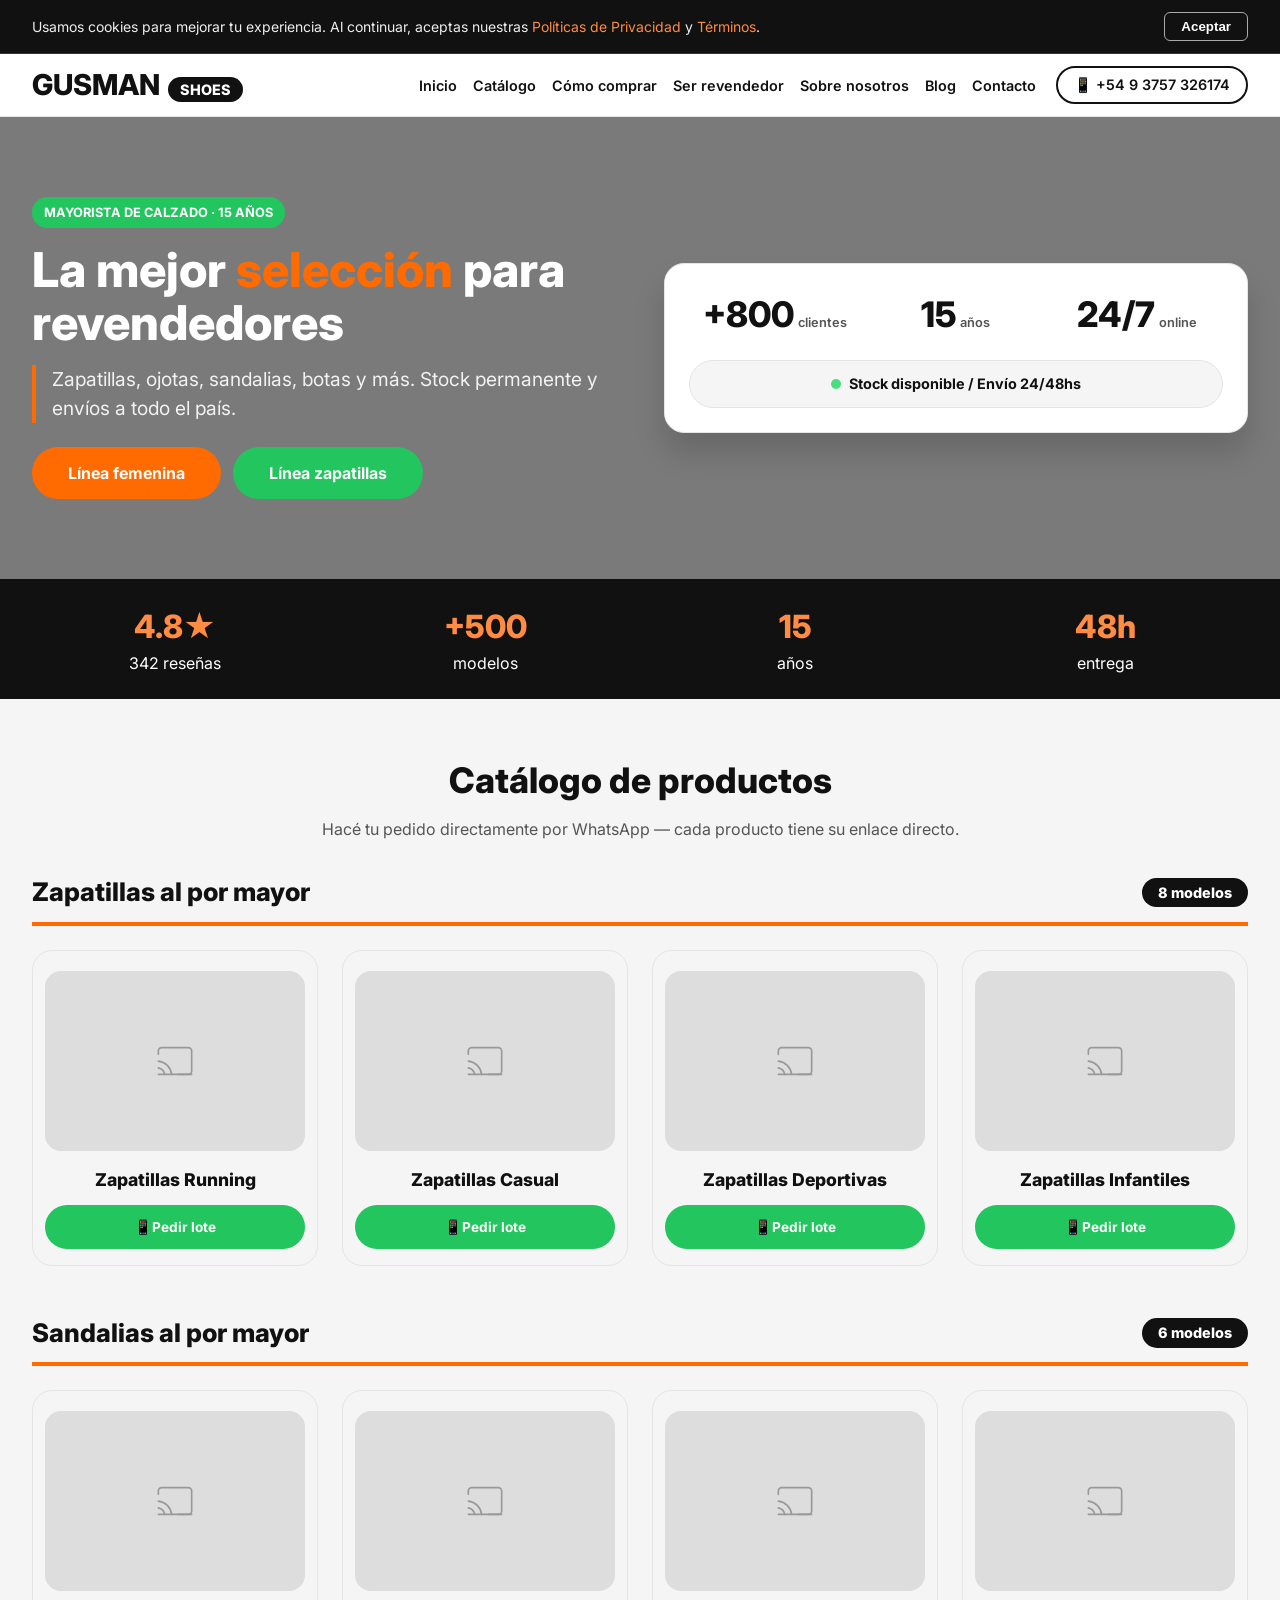
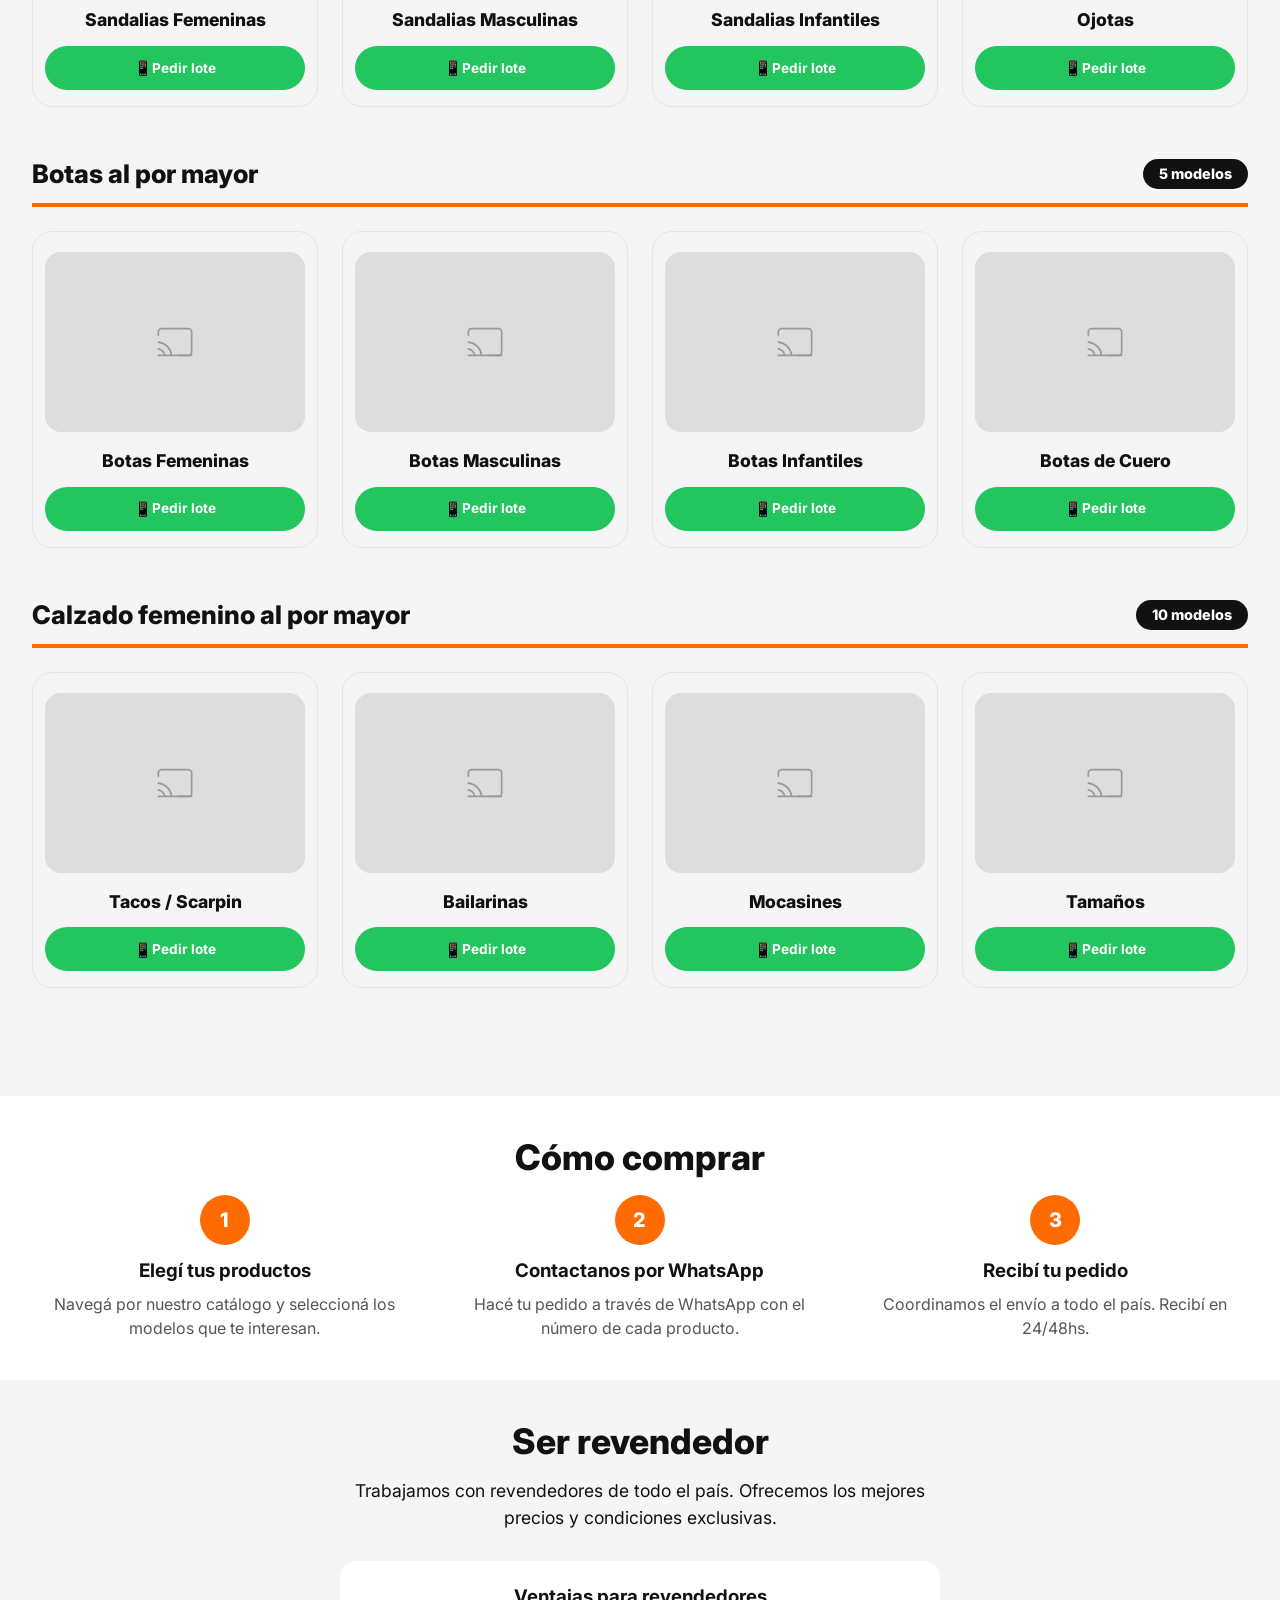
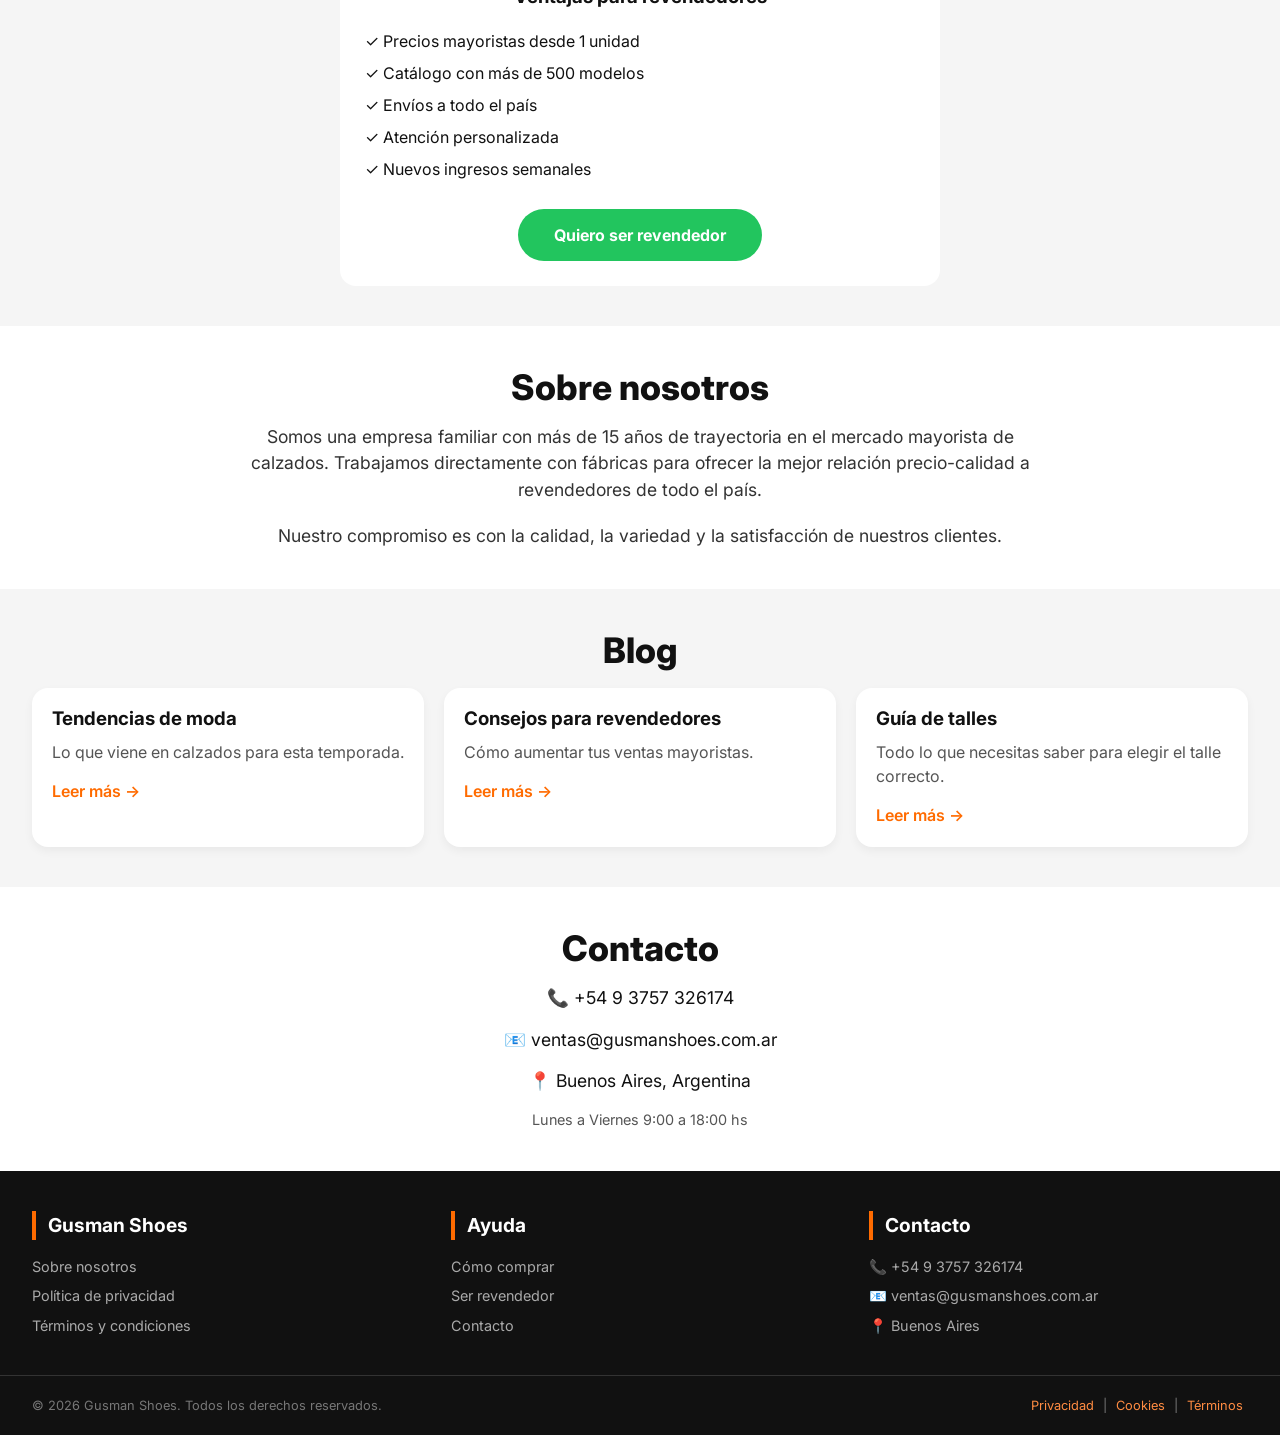
==== index.html @ 58b264cc "Add files via upload" ====
<!DOCTYPE html>
<html lang="es-AR">
<head>
  <meta charset="UTF-8">
  <meta name="viewport" content="width=device-width, initial-scale=1.0, maximum-scale=5.0, user-scalable=yes">
  <title>Gusman Shoes | Mayorista de calzados en Argentina</title>
  <meta name="description" content="Distribuidor mayorista de calzados: zapatillas, ojotas, sandalias, botas. Envíos a todo el país. Gusman Shoes, la confianza del revendedor.">
  
  <!-- FAVICON - Espacio para tu propio favicon -->
  <!-- Reemplaza la URL con la de tu favicon (formato .ico, .png o .svg) -->
  <link rel="icon" type="image/png" href="/favicon.png">
  <link rel="icon" type="image/svg+xml" href="/favicon.svg">
  <link rel="apple-touch-icon" href="/apple-touch-icon.png">
  <link rel="manifest" href="/site.webmanifest">
  <meta name="msapplication-TileColor" content="#FF6B00">
  <meta name="theme-color" content="#FFFFFF">
  
  <!-- Open Graph -->
  <meta property="og:type" content="website">
  <meta property="og:title" content="Gusman Shoes - Mayorista de calzados">
  <meta property="og:description" content="Calzados para niñas, niños y adultos. Stock permanente. Pedidos por WhatsApp.">
  <meta property="og:image" content="https://ejemplo.com/og-gusman.jpg">
  <!-- Twitter -->
  <meta name="twitter:card" content="summary_large_image">
  
  <!-- Schema.org -->
  <script type="application/ld+json">
  {
    "@context": "https://schema.org",
    "@type": "WholesaleStore",
    "name": "Gusman Shoes",
    "description": "Mayorista de calzados con amplia trayectoria en Argentina.",
    "url": "https://www.gusmanshoes.com.ar",
    "telephone": "+54-9-3757-326174",
    "email": "ventas@gusmanshoes.com.ar",
    "address": {
      "@type": "PostalAddress",
      "addressLocality": "Buenos Aires",
      "addressRegion": "CABA",
      "addressCountry": "AR"
    },
    "priceRange": "$$",
    "openingHoursSpecification": [
      {
        "@type": "OpeningHoursSpecification",
        "dayOfWeek": ["Monday","Tuesday","Wednesday","Thursday","Friday"],
        "opens": "09:00",
        "closes": "18:00"
      }
    ],
    "sameAs": [
      "https://www.instagram.com/gusmanshoes",
      "https://www.facebook.com/gusmanshoes"
    ]
  }
  </script>
  <!-- Fonte Inter -->
  <link rel="preconnect" href="https://fonts.googleapis.com">
  <link rel="preconnect" href="https://fonts.gstatic.com" crossorigin>
  <link href="https://fonts.googleapis.com/css2?family=Inter:opsz,wght@14..32,400;14..32,600;14..32,700;14..32,800&display=swap" rel="stylesheet">
  <style>
    /* RESET Y PROPORCIÓN DE COLORES */
    * {
      margin: 0;
      padding: 0;
      box-sizing: border-box;
    }
    html {
      scroll-behavior: smooth;
      font-size: 16px;
    }
    body {
      font-family: 'Inter', system-ui, -apple-system, sans-serif;
      background-color: #FFFFFF;
      color: #111111;
      line-height: 1.5;
      overflow-x: hidden;
      width: 100%;
    }
    .container {
      width: 100%;
      max-width: 1280px;
      margin: 0 auto;
      padding: 0 16px;
    }
    @media (min-width: 640px) {
      .container {
        padding: 0 24px;
      }
    }
    @media (min-width: 1024px) {
      .container {
        padding: 0 32px;
      }
    }
    
    h1, h2, h3 {
      color: #111111;
      line-height: 1.2;
    }
    
    /* CTA naranja */
    .btn-cta {
      background-color: #FF6B00;
      color: white;
      transition: background-color 0.2s;
      padding: 12px 24px;
      border-radius: 40px;
      font-weight: 700;
      text-decoration: none;
      display: inline-block;
      border: none;
      cursor: pointer;
      font-size: 1rem;
      text-align: center;
    }
    @media (min-width: 768px) {
      .btn-cta {
        padding: 14px 36px;
      }
    }
    .btn-cta:hover {
      background-color: #E85A00;
    }
    
    /* CTA verde */
    .btn-green {
      background-color: #22C55E;
      color: white;
      transition: background-color 0.2s;
      padding: 12px 24px;
      border-radius: 40px;
      font-weight: 700;
      text-decoration: none;
      display: inline-block;
      border: none;
      cursor: pointer;
      font-size: 1rem;
      text-align: center;
    }
    @media (min-width: 768px) {
      .btn-green {
        padding: 14px 36px;
      }
    }
    .btn-green:hover {
      background-color: #16A34A;
    }
    
    /* cookie bar */
    .cookie-bar {
      background: #111111;
      color: #eee;
      padding: 12px 0;
      font-size: 0.875rem;
      border-bottom: 1px solid #333;
      position: relative;
      z-index: 1001;
    }
    .cookie-content {
      display: flex;
      flex-direction: column;
      align-items: center;
      gap: 12px;
    }
    @media (min-width: 640px) {
      .cookie-content {
        flex-direction: row;
        justify-content: space-between;
      }
    }
    .cookie-content a {
      color: #FF8C42;
      text-decoration: none;
    }
    .btn-cookie {
      background: transparent;
      border: 1px solid #aaa;
      color: #fff;
      padding: 6px 16px;
      border-radius: 6px;
      font-weight: 600;
      cursor: pointer;
      white-space: nowrap;
    }
    .btn-cookie:hover {
      background: #FF6B00;
      border-color: #FF6B00;
    }

    /* HEADER CON MENÚ RESPONSIVE */
    .main-header {
      background: #FFFFFF;
      border-bottom: 1px solid #E5E5E5;
      padding: 12px 0;
      position: sticky;
      top: 0;
      z-index: 1000;
      width: 100%;
    }
    .header-flex {
      display: flex;
      justify-content: space-between;
      align-items: center;
    }
    .logo h1 {
      font-size: 1.5rem;
      font-weight: 800;
      color: #111;
    }
    @media (min-width: 480px) {
      .logo h1 {
        font-size: 1.8rem;
      }
    }
    .logo span {
      background: #111;
      color: white;
      padding: 4px 8px;
      border-radius: 40px;
      font-size: 0.7rem;
      margin-left: 4px;
      white-space: nowrap;
    }
    @media (min-width: 480px) {
      .logo span {
        padding: 4px 12px;
        font-size: 0.9rem;
        margin-left: 8px;
      }
    }
    
    /* Menú desktop */
    .nav-menu {
      display: none;
    }
    @media (min-width: 1024px) {
      .nav-menu {
        display: flex;
        align-items: center;
        gap: 20px;
      }
    }
    .nav-list {
      display: flex;
      gap: 16px;
      list-style: none;
      align-items: center;
    }
    .nav-list > li {
      position: relative;
    }
    .nav-list a {
      text-decoration: none;
      color: #111;
      font-weight: 600;
      transition: color 0.2s;
      padding: 8px 0;
      font-size: 0.9rem;
      white-space: nowrap;
    }
    .nav-list a:hover {
      color: #FF6B00;
    }
    
    /* Submenú Catálogo */
    .has-submenu {
      position: relative;
    }
    .submenu {
      position: absolute;
      top: 100%;
      left: 0;
      background: white;
      border: 1px solid #E5E5E5;
      border-radius: 12px;
      padding: 8px 0;
      min-width: 220px;
      box-shadow: 0 10px 20px rgba(0,0,0,0.1);
      opacity: 0;
      visibility: hidden;
      transform: translateY(10px);
      transition: all 0.2s;
      z-index: 100;
    }
    .has-submenu:hover .submenu {
      opacity: 1;
      visibility: visible;
      transform: translateY(0);
    }
    .submenu li {
      list-style: none;
    }
    .submenu a {
      display: block;
      padding: 8px 20px;
      font-weight: 500;
      font-size: 0.9rem;
    }
    .submenu a:hover {
      background: #F5F5F5;
      color: #FF6B00;
    }
    
    .nav-whatsapp a {
      color: #111;
      text-decoration: none;
      font-weight: 600;
      border: 2px solid #111;
      padding: 6px 16px;
      border-radius: 40px;
      transition: 0.2s;
      white-space: nowrap;
      font-size: 0.9rem;
      display: inline-block;
    }
    .nav-whatsapp a:hover {
      background: #111;
      color: white;
    }
    
    /* Menú hamburguesa (mobile) */
    .hamburger {
      display: flex;
      flex-direction: column;
      cursor: pointer;
      gap: 6px;
      z-index: 1001;
    }
    @media (min-width: 1024px) {
      .hamburger {
        display: none;
      }
    }
    .hamburger span {
      width: 28px;
      height: 3px;
      background: #111;
      border-radius: 3px;
      transition: 0.3s;
    }
    .mobile-menu {
      position: fixed;
      top: 70px;
      left: 0;
      width: 100%;
      height: calc(100vh - 70px);
      background: white;
      flex-direction: column;
      padding: 24px 20px;
      z-index: 999;
      transform: translateX(-100%);
      transition: transform 0.3s ease;
      overflow-y: auto;
      display: none;
    }
    .mobile-menu.active {
      transform: translateX(0);
    }
    @media (max-width: 1023px) {
      .mobile-menu {
        display: flex;
      }
    }
    .mobile-list {
      list-style: none;
      margin-bottom: 30px;
    }
    .mobile-list > li {
      margin-bottom: 16px;
    }
    .mobile-list a {
      text-decoration: none;
      color: #111;
      font-size: 1.3rem;
      font-weight: 700;
    }
    .mobile-submenu {
      margin-left: 16px;
      margin-top: 8px;
    }
    .mobile-submenu li {
      margin-bottom: 10px;
    }
    .mobile-submenu a {
      font-size: 1.1rem;
      font-weight: 500;
      color: #555;
    }
    .mobile-whatsapp a {
      display: inline-block;
      border: 2px solid #111;
      padding: 12px 24px;
      border-radius: 40px;
      font-weight: 700;
      text-decoration: none;
      color: #111;
      font-size: 1.1rem;
    }

    /* HERO */
    .hero {
      position: relative;
      background-color: #F5F5F5;
      padding: 60px 0;
      background-image: url('https://images.unsplash.com/photo-1542291026-7eec264c27ff?ixlib=rb-4.0.3&auto=format&fit=crop&w=2070&q=80');
      background-attachment: scroll;
      background-position: center;
      background-repeat: no-repeat;
      background-size: cover;
    }
    @media (min-width: 768px) {
      .hero {
        padding: 80px 0;
        background-attachment: fixed;
      }
    }
    .hero::before {
      content: "";
      position: absolute;
      top: 0;
      left: 0;
      width: 100%;
      height: 100%;
      background-color: rgba(0, 0, 0, 0.5);
      z-index: 1;
    }
    .hero .container {
      position: relative;
      z-index: 2;
    }
    .hero-grid {
      display: grid;
      grid-template-columns: 1fr;
      gap: 40px;
      align-items: center;
    }
    @media (min-width: 768px) {
      .hero-grid {
        grid-template-columns: 1fr 1fr;
        gap: 48px;
      }
    }
    .hero-content {
      color: white;
    }
    .hero-content h2 {
      font-size: 2.2rem;
      font-weight: 800;
      line-height: 1.1;
      margin-bottom: 16px;
      color: white;
    }
    @media (min-width: 768px) {
      .hero-content h2 {
        font-size: 2.8rem;
      }
    }
    @media (min-width: 1024px) {
      .hero-content h2 {
        font-size: 3rem;
      }
    }
    .hero-content .highlight {
      color: #FF6B00;
    }
    .hero-content p {
      font-size: 1rem;
      color: rgba(255,255,255,0.9);
      margin-bottom: 24px;
      border-left: 4px solid #FF6B00;
      padding-left: 16px;
    }
    @media (min-width: 768px) {
      .hero-content p {
        font-size: 1.2rem;
      }
    }
    .hero-badge {
      background: #22C55E;
      color: white;
      padding: 6px 12px;
      border-radius: 40px;
      font-size: 0.8rem;
      font-weight: 700;
      display: inline-block;
      margin-bottom: 16px;
    }
    .hero-buttons {
      display: flex;
      gap: 12px;
      flex-wrap: wrap;
    }
    .hero-stats {
      background: white;
      padding: 24px;
      border-radius: 20px;
      box-shadow: 0 20px 30px rgba(0,0,0,0.15);
      border: 1px solid #E5E5E5;
    }
    .stats-numbers {
      display: flex;
      justify-content: space-between;
      margin-bottom: 20px;
      gap: 10px;
      flex-wrap: wrap;
    }
    .stat-item {
      text-align: center;
      flex: 1;
      min-width: 80px;
    }
    .stat-value {
      font-size: 1.8rem;
      font-weight: 800;
      color: #111;
    }
    @media (min-width: 768px) {
      .stat-value {
        font-size: 2.2rem;
      }
    }
    .stat-label {
      font-size: 0.8rem;
      color: #555;
      font-weight: 600;
    }
    .disponibilidad {
      display: flex;
      align-items: center;
      gap: 8px;
      background: #F5F5F5;
      padding: 12px;
      border-radius: 40px;
      justify-content: center;
      font-weight: 700;
      border: 1px solid #E5E5E5;
      font-size: 0.9rem;
      flex-wrap: wrap;
    }
    .dot-verde {
      width: 10px;
      height: 10px;
      background: #4ADE80;
      border-radius: 50%;
    }

    /* TRUST BANNER */
    .trust-banner {
      background: #111111;
      color: white;
      padding: 24px 0;
    }
    .trust-grid {
      display: grid;
      grid-template-columns: repeat(2, 1fr);
      gap: 20px;
      text-align: center;
    }
    @media (min-width: 640px) {
      .trust-grid {
        grid-template-columns: repeat(4, 1fr);
        gap: 24px;
      }
    }
    .trust-value {
      font-size: 1.8rem;
      font-weight: 800;
      color: #FF8C42;
    }
    @media (min-width: 768px) {
      .trust-value {
        font-size: 2rem;
      }
    }

    /* SECCIONES DESTACADAS */
    .destacadas {
      padding: 40px 0;
      background: white;
    }
    @media (min-width: 768px) {
      .destacadas {
        padding: 60px 0;
      }
    }
    .destacada-grupo {
      margin-bottom: 48px;
      scroll-margin-top: 80px;
    }
    .destacada-titulo {
      font-size: 1.6rem;
      font-weight: 800;
      margin-bottom: 24px;
      padding-bottom: 10px;
      border-bottom: 4px solid #FF6B00;
      display: flex;
      align-items: center;
      justify-content: space-between;
      flex-wrap: wrap;
      gap: 10px;
    }
    @media (min-width: 768px) {
      .destacada-titulo {
        font-size: 2rem;
      }
    }
    .destacada-titulo .badge {
      background: #111;
      color: white;
      padding: 4px 16px;
      border-radius: 40px;
      font-size: 0.9rem;
    }
    
    /* Grid responsivo de cards */
    .card-grid {
      display: grid;
      grid-template-columns: repeat(1, 1fr);
      gap: 16px;
      margin: 0 auto;
    }
    @media (min-width: 480px) {
      .card-grid {
        grid-template-columns: repeat(2, 1fr);
        gap: 20px;
      }
    }
    @media (min-width: 768px) {
      .card-grid {
        grid-template-columns: repeat(3, 1fr);
        gap: 24px;
      }
    }
    @media (min-width: 1024px) {
      .card-grid {
        grid-template-columns: repeat(4, 1fr);
      }
    }
    .card-producto {
      background: #F5F5F5;
      border-radius: 20px;
      padding: 20px 12px 16px;
      border: 1px solid #E5E5E5;
      transition: all 0.2s;
      display: flex;
      flex-direction: column;
      align-items: center;
      text-align: center;
      height: 100%;
    }
    .card-producto:hover {
      transform: translateY(-4px);
      box-shadow: 0 12px 20px rgba(0,0,0,0.08);
      border-color: #FF6B00;
    }
    .card-img {
      width: 100%;
      aspect-ratio: 1/1;
      max-height: 180px;
      background: #ddd;
      border-radius: 16px;
      margin-bottom: 16px;
      background-image: url('data:image/svg+xml;utf8,<svg xmlns="http://www.w3.org/2000/svg" width="40" height="40" viewBox="0 0 24 24" fill="none" stroke="%23999" stroke-width="1" stroke-linecap="round" stroke-linejoin="round"><path d="M2 16.1A5 5 0 0 1 5.9 20M2 12.05A9 9 0 0 1 9.95 20M2 8V6a2 2 0 0 1 2-2h16a2 2 0 0 1 2 2v12a2 2 0 0 1-2 2h-6"/><line x1="2" y1="20" x2="22" y2="20"/></svg>');
      background-repeat: no-repeat;
      background-position: center;
      background-size: 40px 40px;
    }
    .card-title {
      font-weight: 800;
      font-size: 1.1rem;
      margin-bottom: 12px;
      color: #111;
      flex-grow: 1;
    }
    .btn-wa {
      background-color: #22C55E;
      color: white;
      border: none;
      padding: 10px 12px;
      border-radius: 40px;
      font-weight: 700;
      font-size: 0.85rem;
      cursor: pointer;
      width: 100%;
      text-decoration: none;
      display: inline-block;
      margin-top: auto;
      transition: background 0.2s;
      min-height: 44px;
      display: flex;
      align-items: center;
      justify-content: center;
    }
    .btn-wa:hover {
      background-color: #16A34A;
    }
    .btn-wa::before {
      content: "📱 ";
      font-size: 0.9rem;
    }

    /* CATÁLOGO */
    .categorias {
      padding: 40px 0;
      background: #F5F5F5;
    }
    @media (min-width: 768px) {
      .categorias {
        padding: 60px 0;
      }
    }
    .section-title {
      font-size: 1.8rem;
      font-weight: 800;
      margin-bottom: 16px;
      text-align: center;
    }
    @media (min-width: 768px) {
      .section-title {
        font-size: 2.2rem;
      }
    }
    .section-sub {
      text-align: center;
      font-size: 1rem;
      color: #555;
      max-width: 700px;
      margin: 0 auto 32px;
      padding: 0 16px;
    }
    .categoria-grupo {
      margin-bottom: 48px;
      scroll-margin-top: 80px;
    }
    .grupo-titulo {
      font-size: 1.6rem;
      font-weight: 800;
      margin-bottom: 24px;
      padding-bottom: 10px;
      border-bottom: 4px solid #FF6B00;
      display: flex;
      align-items: center;
      justify-content: space-between;
      flex-wrap: wrap;
      gap: 10px;
    }
    .grupo-titulo .badge {
      background: #111;
      color: white;
      padding: 4px 16px;
      border-radius: 40px;
      font-size: 0.9rem;
    }

    /* BENEFICIOS Y SECCIONES */
    .beneficios {
      background: white;
      padding: 40px 0;
    }
    .beneficios-grid {
      display: grid;
      grid-template-columns: 1fr;
      gap: 30px;
      text-align: center;
    }
    @media (min-width: 640px) {
      .beneficios-grid {
        grid-template-columns: repeat(2, 1fr);
      }
    }
    @media (min-width: 1024px) {
      .beneficios-grid {
        grid-template-columns: repeat(4, 1fr);
      }
    }
    .beneficio-item i {
      font-size: 2rem;
      font-style: normal;
      background: #FF6B00;
      color: white;
      width: 70px;
      height: 70px;
      display: inline-flex;
      align-items: center;
      justify-content: center;
      border-radius: 70px;
      margin-bottom: 16px;
    }
    .beneficio-item h3 {
      font-size: 1.2rem;
      margin-bottom: 8px;
    }
    .beneficio-item p {
      color: #333;
      font-size: 0.95rem;
    }

    /* BLOG GRID */
    .blog-grid {
      display: grid;
      grid-template-columns: 1fr;
      gap: 20px;
    }
    @media (min-width: 640px) {
      .blog-grid {
        grid-template-columns: repeat(2, 1fr);
      }
    }
    @media (min-width: 1024px) {
      .blog-grid {
        grid-template-columns: repeat(3, 1fr);
      }
    }
    .blog-card {
      background: white;
      padding: 20px;
      border-radius: 16px;
      box-shadow: 0 4px 10px rgba(0,0,0,0.05);
    }

    /* COMO COMPRAR GRID */
    .pasos-grid {
      display: grid;
      grid-template-columns: 1fr;
      gap: 30px;
      text-align: center;
    }
    @media (min-width: 768px) {
      .pasos-grid {
        grid-template-columns: repeat(3, 1fr);
      }
    }

    /* FOOTER */
    .footer {
      background: #111111;
      color: #ccc;
      padding: 40px 0 20px;
    }
    .footer-grid {
      display: grid;
      grid-template-columns: 1fr;
      gap: 30px;
      margin-bottom: 30px;
    }
    @media (min-width: 640px) {
      .footer-grid {
        grid-template-columns: repeat(3, 1fr);
        gap: 40px;
      }
    }
    .footer-col h4 {
      color: white;
      font-size: 1.2rem;
      margin-bottom: 16px;
      border-left: 4px solid #FF6B00;
      padding-left: 12px;
    }
    .footer-col ul {
      list-style: none;
    }
    .footer-col li, .footer-col a {
      color: #aaa;
      text-decoration: none;
      margin-bottom: 8px;
      display: block;
      font-size: 0.9rem;
    }
    .footer-col a:hover {
      color: #FF8C42;
    }
    .footer-bottom {
      border-top: 1px solid #333;
      padding-top: 20px;
      display: flex;
      flex-direction: column;
      align-items: center;
      gap: 10px;
      font-size: 0.8rem;
      color: #777;
    }
    @media (min-width: 768px) {
      .footer-bottom {
        flex-direction: row;
        justify-content: space-between;
      }
    }
    .footer-bottom a {
      color: #FF8C42;
      text-decoration: none;
      margin: 0 5px;
    }
  </style>
</head>
<body>
  <!-- Cookie bar -->
  <div class="cookie-bar">
    <div class="container cookie-content">
      <p>Usamos cookies para mejorar tu experiencia. Al continuar, aceptas nuestras <a href="#">Políticas de Privacidad</a> y <a href="#">Términos</a>.</p>
      <button class="btn-cookie">Aceptar</button>
    </div>
  </div>

  <!-- HEADER CON MENÚ RESPONSIVE -->
  <header class="main-header">
    <div class="container header-flex">
      <div class="logo">
        <h1>GUSMAN<span>SHOES</span></h1>
      </div>
      
      <!-- Menú desktop -->
      <nav class="nav-menu">
        <ul class="nav-list">
          <li><a href="#inicio">Inicio</a></li>
          <li class="has-submenu">
            <a href="#catalogo">Catálogo</a>
            <ul class="submenu">
              <li><a href="#zapatillas-mayorista">Zapatillas</a></li>
              <li><a href="#sandalias-mayorista">Sandalias</a></li>
              <li><a href="#botas-mayorista">Botas</a></li>
              <li><a href="#calzado-femenino-mayorista">Calzado femenino</a></li>
            </ul>
          </li>
          <li><a href="#como-comprar">Cómo comprar</a></li>
          <li><a href="#ser-revendedor">Ser revendedor</a></li>
          <li><a href="#sobre-nosotros">Sobre nosotros</a></li>
          <li><a href="#blog">Blog</a></li>
          <li><a href="#contacto">Contacto</a></li>
        </ul>
        <div class="nav-whatsapp">
          <a href="https://wa.me/5493757326174" target="_blank">📱 +54 9 3757 326174</a>
        </div>
      </nav>

      <!-- Hamburguesa -->
      <div class="hamburger" id="hamburger">
        <span></span>
        <span></span>
        <span></span>
      </div>
    </div>

    <!-- Menú mobile -->
    <div class="mobile-menu" id="mobileMenu">
      <ul class="mobile-list">
        <li><a href="#inicio" onclick="closeMenu()">Inicio</a></li>
        <li>
          <a href="#catalogo" onclick="closeMenu()">Catálogo</a>
          <ul class="mobile-submenu">
            <li><a href="#zapatillas-mayorista" onclick="closeMenu()">Zapatillas al por mayor</a></li>
            <li><a href="#sandalias-mayorista" onclick="closeMenu()">Sandalias al por mayor</a></li>
            <li><a href="#botas-mayorista" onclick="closeMenu()">Botas al por mayor</a></li>
            <li><a href="#calzado-femenino-mayorista" onclick="closeMenu()">Calzado femenino</a></li>
          </ul>
        </li>
        <li><a href="#como-comprar" onclick="closeMenu()">Cómo comprar</a></li>
        <li><a href="#ser-revendedor" onclick="closeMenu()">Ser revendedor</a></li>
        <li><a href="#sobre-nosotros" onclick="closeMenu()">Sobre nosotros</a></li>
        <li><a href="#blog" onclick="closeMenu()">Blog</a></li>
        <li><a href="#contacto" onclick="closeMenu()">Contacto</a></li>
      </ul>
      <div class="mobile-whatsapp">
        <a href="https://wa.me/5493757326174" target="_blank" onclick="closeMenu()">📱 WhatsApp</a>
      </div>
    </div>
  </header>

  <!-- HERO -->
  <section class="hero" id="inicio">
    <div class="container">
      <div class="hero-grid">
        <div class="hero-content">
          <span class="hero-badge">MAYORISTA DE CALZADO · 15 AÑOS</span>
          <h2>La mejor <span class="highlight">selección</span> para revendedores</h2>
          <p>Zapatillas, ojotas, sandalias, botas y más. Stock permanente y envíos a todo el país.</p>
          <div class="hero-buttons">
            <a href="#calzado-femenino-mayorista" class="btn-cta">Línea femenina</a>
            <a href="#zapatillas-mayorista" class="btn-green">Línea zapatillas</a>
          </div>
        </div>
        <div class="hero-stats">
          <div class="stats-numbers">
            <div class="stat-item"><span class="stat-value">+800</span> <span class="stat-label">clientes</span></div>
            <div class="stat-item"><span class="stat-value">15</span> <span class="stat-label">años</span></div>
            <div class="stat-item"><span class="stat-value">24/7</span> <span class="stat-label">online</span></div>
          </div>
          <div class="disponibilidad">
            <span class="dot-verde"></span> <strong>Stock disponible / Envío 24/48hs</strong>
          </div>
        </div>
      </div>
    </div>
  </section>

  <!-- TRUST BANNER -->
  <div class="trust-banner">
    <div class="container trust-grid">
      <div class="trust-item"><div class="trust-value">4.8★</div><div>342 reseñas</div></div>
      <div class="trust-item"><div class="trust-value">+500</div><div>modelos</div></div>
      <div class="trust-item"><div class="trust-value">15</div><div>años</div></div>
      <div class="trust-item"><div class="trust-value">48h</div><div>entrega</div></div>
    </div>
  </div>

  <!-- CATÁLOGO -->
  <section class="categorias" id="catalogo">
    <div class="container">
      <h2 class="section-title">Catálogo de productos</h2>
      <div class="section-sub">Hacé tu pedido directamente por WhatsApp — cada producto tiene su enlace directo.</div>
      
      <!-- Zapatillas -->
      <div class="categoria-grupo" id="zapatillas-mayorista">
        <div class="grupo-titulo">
          Zapatillas al por mayor <span class="badge">8 modelos</span>
        </div>
        <div class="card-grid">
          <div class="card-producto"><div class="card-img"></div><div class="card-title">Zapatillas Running</div><a href="https://wa.me/5493757326174?text=Hola%2C%20quiero%20comprar%20Zapatillas%20Running%20(por%20mayor)" target="_blank" class="btn-wa">Pedir lote</a></div>
          <div class="card-producto"><div class="card-img"></div><div class="card-title">Zapatillas Casual</div><a href="https://wa.me/5493757326174?text=Hola%2C%20quiero%20comprar%20Zapatillas%20Casual%20(por%20mayor)" target="_blank" class="btn-wa">Pedir lote</a></div>
          <div class="card-producto"><div class="card-img"></div><div class="card-title">Zapatillas Deportivas</div><a href="https://wa.me/5493757326174?text=Hola%2C%20quiero%20comprar%20Zapatillas%20Deportivas%20(por%20mayor)" target="_blank" class="btn-wa">Pedir lote</a></div>
          <div class="card-producto"><div class="card-img"></div><div class="card-title">Zapatillas Infantiles</div><a href="https://wa.me/5493757326174?text=Hola%2C%20quiero%20comprar%20Zapatillas%20Infantiles%20(por%20mayor)" target="_blank" class="btn-wa">Pedir lote</a></div>
        </div>
      </div>

      <!-- Sandalias -->
      <div class="categoria-grupo" id="sandalias-mayorista">
        <div class="grupo-titulo">
          Sandalias al por mayor <span class="badge">6 modelos</span>
        </div>
        <div class="card-grid">
          <div class="card-producto"><div class="card-img"></div><div class="card-title">Sandalias Femeninas</div><a href="https://wa.me/5493757326174?text=Hola%2C%20quiero%20comprar%20Sandalias%20Femeninas%20(por%20mayor)" target="_blank" class="btn-wa">Pedir lote</a></div>
          <div class="card-producto"><div class="card-img"></div><div class="card-title">Sandalias Masculinas</div><a href="https://wa.me/5493757326174?text=Hola%2C%20quiero%20comprar%20Sandalias%20Masculinas%20(por%20mayor)" target="_blank" class="btn-wa">Pedir lote</a></div>
          <div class="card-producto"><div class="card-img"></div><div class="card-title">Sandalias Infantiles</div><a href="https://wa.me/5493757326174?text=Hola%2C%20quiero%20comprar%20Sandalias%20Infantiles%20(por%20mayor)" target="_blank" class="btn-wa">Pedir lote</a></div>
          <div class="card-producto"><div class="card-img"></div><div class="card-title">Ojotas</div><a href="https://wa.me/5493757326174?text=Hola%2C%20quiero%20comprar%20Ojotas%20(por%20mayor)" target="_blank" class="btn-wa">Pedir lote</a></div>
        </div>
      </div>

      <!-- Botas -->
      <div class="categoria-grupo" id="botas-mayorista">
        <div class="grupo-titulo">
          Botas al por mayor <span class="badge">5 modelos</span>
        </div>
        <div class="card-grid">
          <div class="card-producto"><div class="card-img"></div><div class="card-title">Botas Femeninas</div><a href="https://wa.me/5493757326174?text=Hola%2C%20quiero%20comprar%20Botas%20Femeninas%20(por%20mayor)" target="_blank" class="btn-wa">Pedir lote</a></div>
          <div class="card-producto"><div class="card-img"></div><div class="card-title">Botas Masculinas</div><a href="https://wa.me/5493757326174?text=Hola%2C%20quiero%20comprar%20Botas%20Masculinas%20(por%20mayor)" target="_blank" class="btn-wa">Pedir lote</a></div>
          <div class="card-producto"><div class="card-img"></div><div class="card-title">Botas Infantiles</div><a href="https://wa.me/5493757326174?text=Hola%2C%20quiero%20comprar%20Botas%20Infantiles%20(por%20mayor)" target="_blank" class="btn-wa">Pedir lote</a></div>
          <div class="card-producto"><div class="card-img"></div><div class="card-title">Botas de Cuero</div><a href="https://wa.me/5493757326174?text=Hola%2C%20quiero%20comprar%20Botas%20de%20Cuero%20(por%20mayor)" target="_blank" class="btn-wa">Pedir lote</a></div>
        </div>
      </div>

      <!-- Calzado femenino -->
      <div class="categoria-grupo" id="calzado-femenino-mayorista">
        <div class="grupo-titulo">
          Calzado femenino al por mayor <span class="badge">10 modelos</span>
        </div>
        <div class="card-grid">
          <div class="card-producto"><div class="card-img"></div><div class="card-title">Tacos / Scarpin</div><a href="https://wa.me/5493757326174?text=Hola%2C%20quiero%20comprar%20Tacos%20Scarpin%20(por%20mayor)" target="_blank" class="btn-wa">Pedir lote</a></div>
          <div class="card-producto"><div class="card-img"></div><div class="card-title">Bailarinas</div><a href="https://wa.me/5493757326174?text=Hola%2C%20quiero%20comprar%20Bailarinas%20(por%20mayor)" target="_blank" class="btn-wa">Pedir lote</a></div>
          <div class="card-producto"><div class="card-img"></div><div class="card-title">Mocasines</div><a href="https://wa.me/5493757326174?text=Hola%2C%20quiero%20comprar%20Mocasines%20(por%20mayor)" target="_blank" class="btn-wa">Pedir lote</a></div>
          <div class="card-producto"><div class="card-img"></div><div class="card-title">Tamaños</div><a href="https://wa.me/5493757326174?text=Hola%2C%20quiero%20comprar%20Tama%C3%B1os%20(por%20mayor)" target="_blank" class="btn-wa">Pedir lote</a></div>
        </div>
      </div>
    </div>
  </section>

  <!-- Cómo comprar -->
  <section class="beneficios" id="como-comprar" style="background: white;">
    <div class="container">
      <h2 class="section-title">Cómo comprar</h2>
      <div class="pasos-grid">
        <div>
          <div style="background: #FF6B00; color: white; width: 50px; height: 50px; border-radius: 50%; display: flex; align-items: center; justify-content: center; margin: 0 auto 15px; font-size: 20px; font-weight: 800;">1</div>
          <h3 style="margin-bottom: 10px;">Elegí tus productos</h3>
          <p style="color: #555;">Navegá por nuestro catálogo y seleccioná los modelos que te interesan.</p>
        </div>
        <div>
          <div style="background: #FF6B00; color: white; width: 50px; height: 50px; border-radius: 50%; display: flex; align-items: center; justify-content: center; margin: 0 auto 15px; font-size: 20px; font-weight: 800;">2</div>
          <h3 style="margin-bottom: 10px;">Contactanos por WhatsApp</h3>
          <p style="color: #555;">Hacé tu pedido a través de WhatsApp con el número de cada producto.</p>
        </div>
        <div>
          <div style="background: #FF6B00; color: white; width: 50px; height: 50px; border-radius: 50%; display: flex; align-items: center; justify-content: center; margin: 0 auto 15px; font-size: 20px; font-weight: 800;">3</div>
          <h3 style="margin-bottom: 10px;">Recibí tu pedido</h3>
          <p style="color: #555;">Coordinamos el envío a todo el país. Recibí en 24/48hs.</p>
        </div>
      </div>
    </div>
  </section>

  <!-- Ser revendedor -->
  <section class="beneficios" id="ser-revendedor" style="background: #F5F5F5;">
    <div class="container">
      <h2 class="section-title">Ser revendedor</h2>
      <div style="max-width: 600px; margin: 0 auto; text-align: center;">
        <p style="font-size: 1.1rem; margin-bottom: 30px;">Trabajamos con revendedores de todo el país. Ofrecemos los mejores precios y condiciones exclusivas.</p>
        <div style="background: white; padding: 25px; border-radius: 16px;">
          <h3 style="margin-bottom: 20px;">Ventajas para revendedores</h3>
          <ul style="list-style: none; text-align: left;">
            <li style="margin-bottom: 8px;">✓ Precios mayoristas desde 1 unidad</li>
            <li style="margin-bottom: 8px;">✓ Catálogo con más de 500 modelos</li>
            <li style="margin-bottom: 8px;">✓ Envíos a todo el país</li>
            <li style="margin-bottom: 8px;">✓ Atención personalizada</li>
            <li style="margin-bottom: 8px;">✓ Nuevos ingresos semanales</li>
          </ul>
          <a href="https://wa.me/5493757326174" target="_blank" class="btn-green" style="margin-top: 20px;">Quiero ser revendedor</a>
        </div>
      </div>
    </div>
  </section>

  <!-- Sobre nosotros -->
  <section class="beneficios" id="sobre-nosotros" style="background: white;">
    <div class="container">
      <h2 class="section-title">Sobre nosotros</h2>
      <div style="max-width: 800px; margin: 0 auto; text-align: center;">
        <p style="font-size: 1.1rem; color: #333; margin-bottom: 20px;">Somos una empresa familiar con más de 15 años de trayectoria en el mercado mayorista de calzados. Trabajamos directamente con fábricas para ofrecer la mejor relación precio-calidad a revendedores de todo el país.</p>
        <p style="font-size: 1.1rem; color: #333;">Nuestro compromiso es con la calidad, la variedad y la satisfacción de nuestros clientes.</p>
      </div>
    </div>
  </section>

  <!-- Blog -->
  <section class="beneficios" id="blog" style="background: #F5F5F5;">
    <div class="container">
      <h2 class="section-title">Blog</h2>
      <div class="blog-grid">
        <div class="blog-card">
          <h3 style="margin-bottom: 10px;">Tendencias de moda</h3>
          <p style="color: #555; margin-bottom: 15px;">Lo que viene en calzados para esta temporada.</p>
          <a href="#" style="color: #FF6B00; text-decoration: none; font-weight: 600;">Leer más →</a>
        </div>
        <div class="blog-card">
          <h3 style="margin-bottom: 10px;">Consejos para revendedores</h3>
          <p style="color: #555; margin-bottom: 15px;">Cómo aumentar tus ventas mayoristas.</p>
          <a href="#" style="color: #FF6B00; text-decoration: none; font-weight: 600;">Leer más →</a>
        </div>
        <div class="blog-card">
          <h3 style="margin-bottom: 10px;">Guía de talles</h3>
          <p style="color: #555; margin-bottom: 15px;">Todo lo que necesitas saber para elegir el talle correcto.</p>
          <a href="#" style="color: #FF6B00; text-decoration: none; font-weight: 600;">Leer más →</a>
        </div>
      </div>
    </div>
  </section>

  <!-- Contacto -->
  <section class="beneficios" id="contacto" style="background: white;">
    <div class="container">
      <h2 class="section-title">Contacto</h2>
      <div style="max-width: 600px; margin: 0 auto; text-align: center;">
        <p style="font-size: 1.1rem; margin-bottom: 15px;">📞 +54 9 3757 326174</p>
        <p style="font-size: 1.1rem; margin-bottom: 15px;">📧 ventas@gusmanshoes.com.ar</p>
        <p style="font-size: 1.1rem; margin-bottom: 15px;">📍 Buenos Aires, Argentina</p>
        <p style="font-size: 0.9rem; color: #555;">Lunes a Viernes 9:00 a 18:00 hs</p>
      </div>
    </div>
  </section>

  <!-- FOOTER -->
  <footer class="footer">
    <div class="container footer-grid">
      <div class="footer-col">
        <h4>Gusman Shoes</h4>
        <ul>
          <li><a href="#sobre-nosotros">Sobre nosotros</a></li>
          <li><a href="#">Política de privacidad</a></li>
          <li><a href="#">Términos y condiciones</a></li>
        </ul>
      </div>
      <div class="footer-col">
        <h4>Ayuda</h4>
        <ul>
          <li><a href="#como-comprar">Cómo comprar</a></li>
          <li><a href="#ser-revendedor">Ser revendedor</a></li>
          <li><a href="#contacto">Contacto</a></li>
        </ul>
      </div>
      <div class="footer-col">
        <h4>Contacto</h4>
        <ul>
          <li>📞 +54 9 3757 326174</li>
          <li>📧 ventas@gusmanshoes.com.ar</li>
          <li>📍 Buenos Aires</li>
        </ul>
      </div>
    </div>
    <div class="container footer-bottom">
      <p>© 2026 Gusman Shoes. Todos los derechos reservados.</p>
      <p><a href="#">Privacidad</a> | <a href="#">Cookies</a> | <a href="#">Términos</a></p>
    </div>
  </footer>

  <script>
    // Cookie
    document.querySelector('.btn-cookie')?.addEventListener('click', function() {
      this.closest('.cookie-bar').style.display = 'none';
    });

    // Menú hamburguesa
    const hamburger = document.getElementById('hamburger');
    const mobileMenu = document.getElementById('mobileMenu');

    function toggleMenu() {
      mobileMenu.classList.toggle('active');
      document.body.style.overflow = mobileMenu.classList.contains('active') ? 'hidden' : 'auto';
    }

    function closeMenu() {
      mobileMenu.classList.remove('active');
      document.body.style.overflow = 'auto';
    }

    hamburger.addEventListener('click', toggleMenu);

    // Cerrar menú al hacer clic en un enlace
    document.querySelectorAll('.mobile-list a, .mobile-whatsapp a').forEach(link => {
      link.addEventListener('click', closeMenu);
    });

    // Cerrar menú al cambiar tamaño de ventana
    window.addEventListener('resize', function() {
      if (window.innerWidth > 1023) {
        closeMenu();
      }
    });
  </script>
</body>
</html>
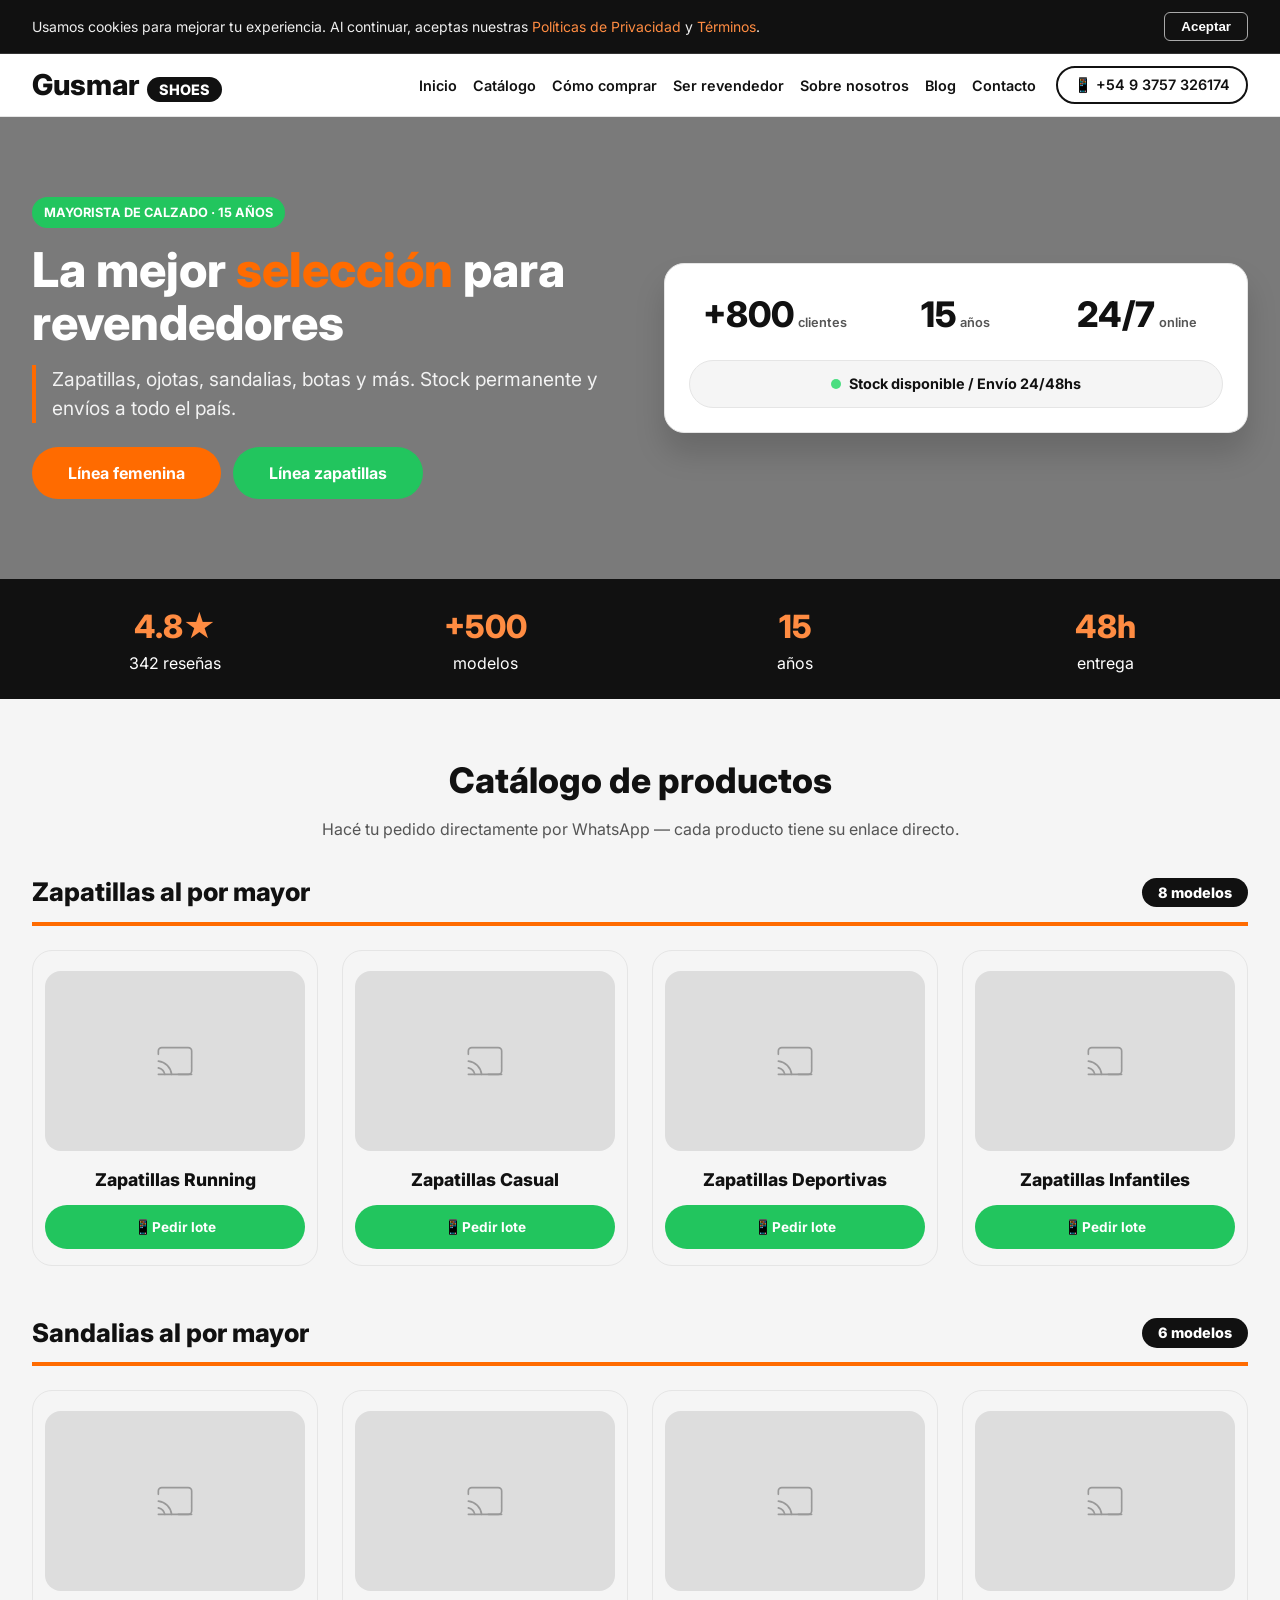
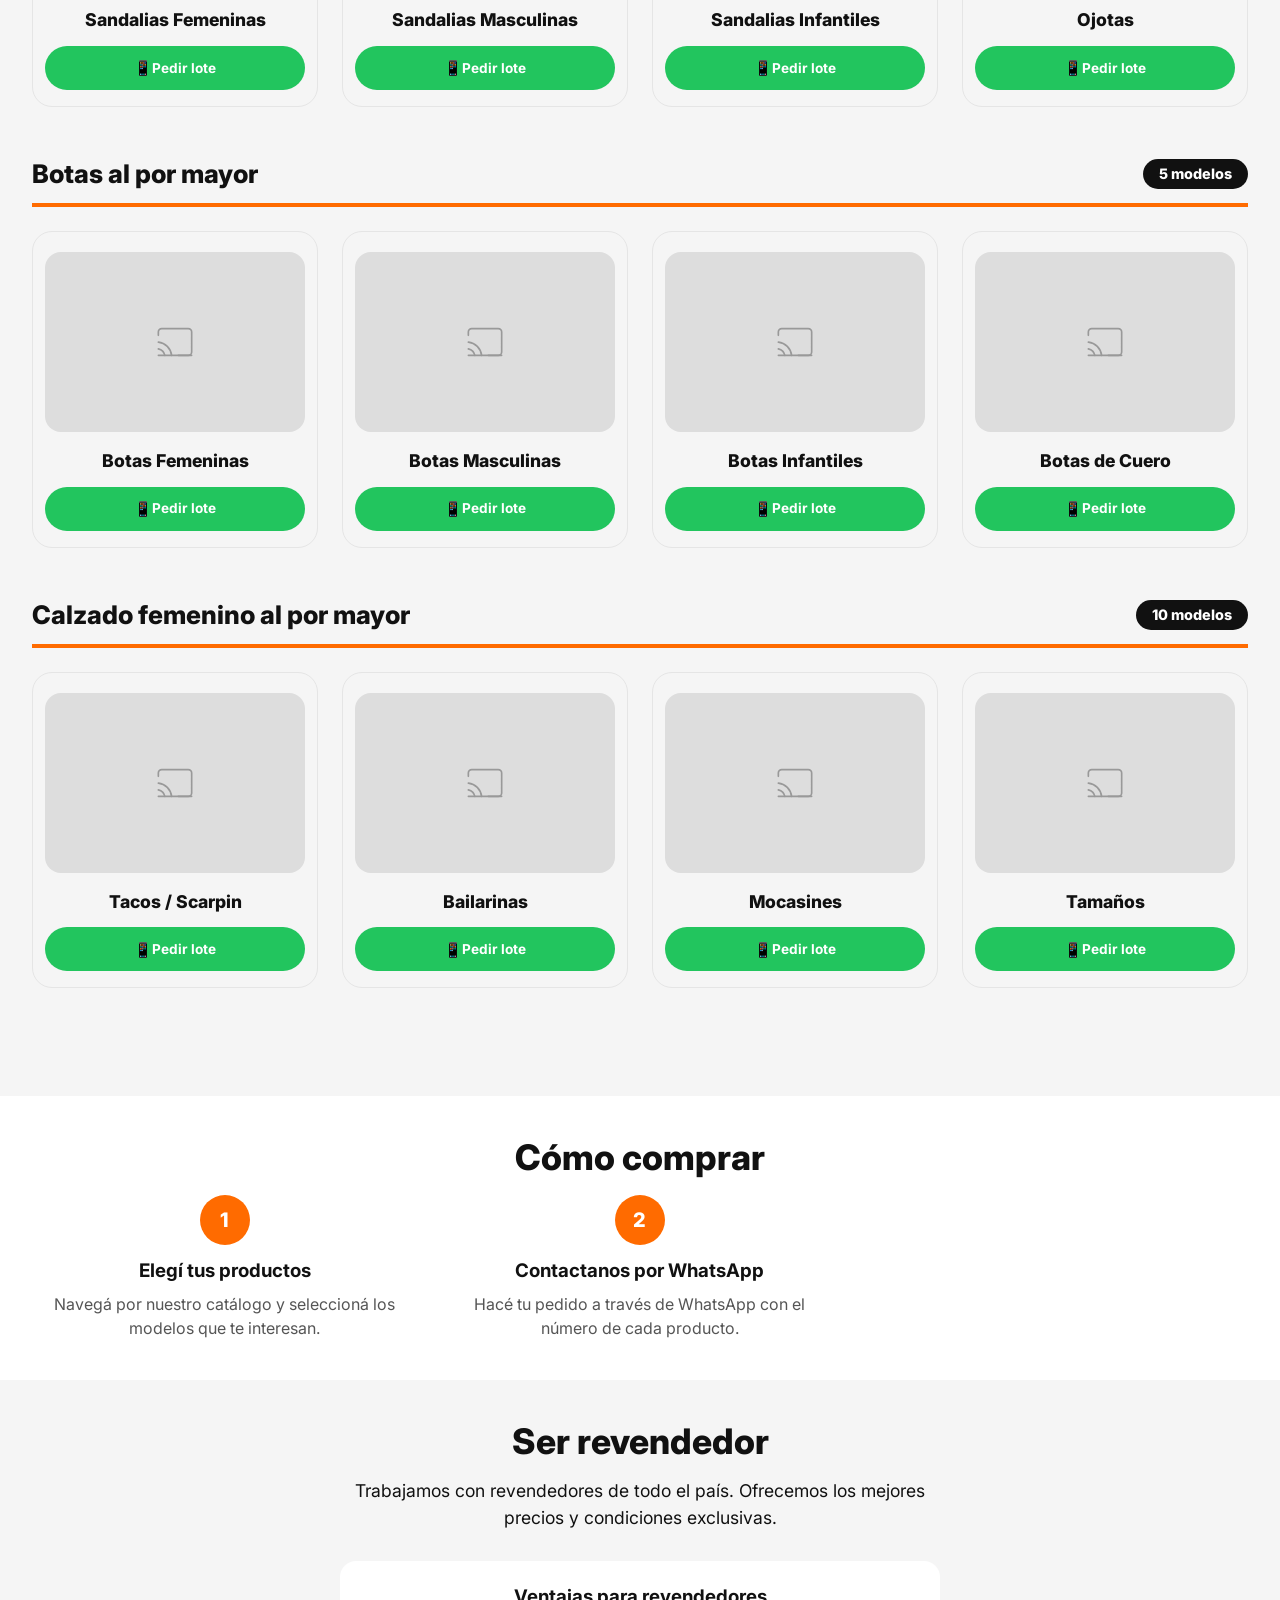
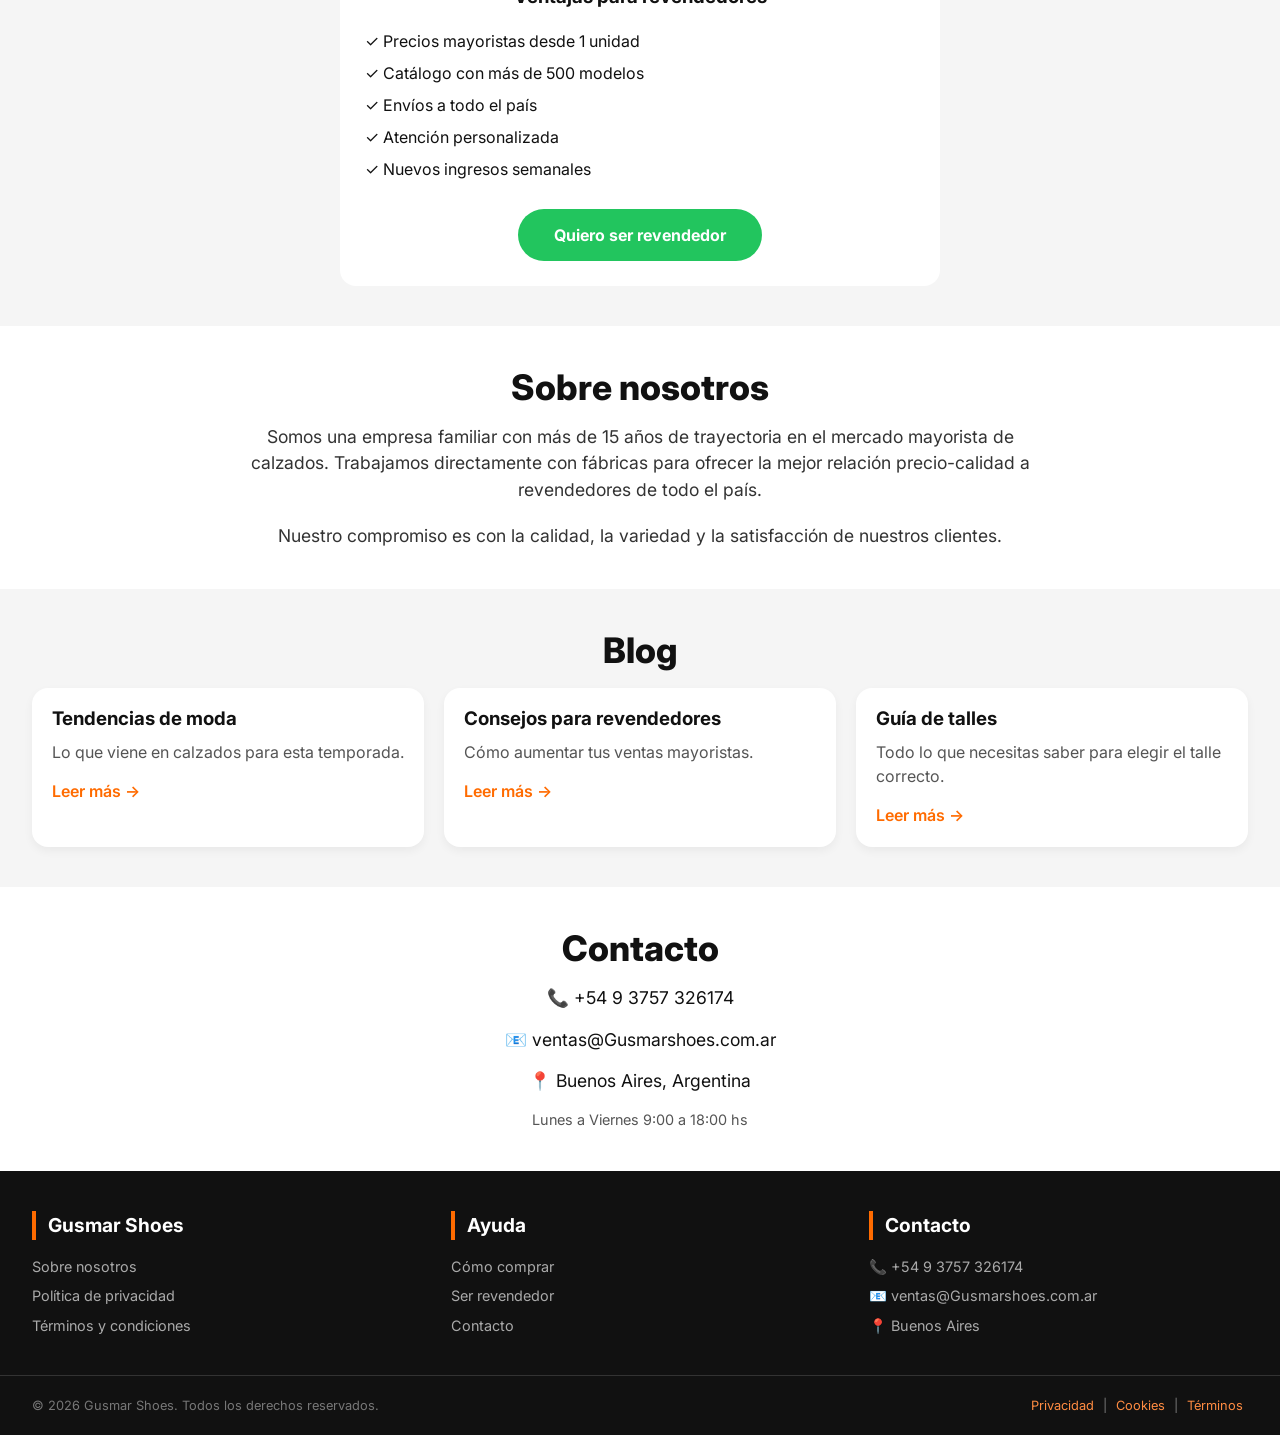
==== commit 56ccc2a8: "Update index.html" ====
--- a/index.html
+++ b/index.html
@@ -3,8 +3,8 @@
 <head>
   <meta charset="UTF-8">
   <meta name="viewport" content="width=device-width, initial-scale=1.0, maximum-scale=5.0, user-scalable=yes">
-  <title>Gusman Shoes | Mayorista de calzados en Argentina</title>
-  <meta name="description" content="Distribuidor mayorista de calzados: zapatillas, ojotas, sandalias, botas. Envíos a todo el país. Gusman Shoes, la confianza del revendedor.">
+  <title>Gusmar Shoes | Mayorista de calzados en Argentina</title>
+  <meta name="description" content="Distribuidor mayorista de calzados: zapatillas, ojotas, sandalias, botas. Envíos a todo el país. Gusmar Shoes, la confianza del revendedor.">
   
   <!-- FAVICON - Espacio para tu propio favicon -->
   <!-- Reemplaza la URL con la de tu favicon (formato .ico, .png o .svg) -->
@@ -17,9 +17,9 @@
   
   <!-- Open Graph -->
   <meta property="og:type" content="website">
-  <meta property="og:title" content="Gusman Shoes - Mayorista de calzados">
+  <meta property="og:title" content="Gusmar Shoes - Mayorista de calzados">
   <meta property="og:description" content="Calzados para niñas, niños y adultos. Stock permanente. Pedidos por WhatsApp.">
-  <meta property="og:image" content="https://ejemplo.com/og-gusman.jpg">
+  <meta property="og:image" content="https://ejemplo.com/og-Gusmar.jpg">
   <!-- Twitter -->
   <meta name="twitter:card" content="summary_large_image">
   
@@ -28,11 +28,11 @@
   {
     "@context": "https://schema.org",
     "@type": "WholesaleStore",
-    "name": "Gusman Shoes",
+    "name": "Gusmar Shoes",
     "description": "Mayorista de calzados con amplia trayectoria en Argentina.",
-    "url": "https://www.gusmanshoes.com.ar",
+    "url": "https://www.Gusmarshoes.com.ar",
     "telephone": "+54-9-3757-326174",
-    "email": "ventas@gusmanshoes.com.ar",
+    "email": "ventas@Gusmarshoes.com.ar",
     "address": {
       "@type": "PostalAddress",
       "addressLocality": "Buenos Aires",
@@ -49,8 +49,8 @@
       }
     ],
     "sameAs": [
-      "https://www.instagram.com/gusmanshoes",
-      "https://www.facebook.com/gusmanshoes"
+      "https://www.instagram.com/Gusmarshoes",
+      "https://www.facebook.com/Gusmarshoes"
     ]
   }
   </script>
@@ -906,7 +906,7 @@
   <header class="main-header">
     <div class="container header-flex">
       <div class="logo">
-        <h1>GUSMAN<span>SHOES</span></h1>
+        <h1>Gusmar<span>SHOES</span></h1>
       </div>
       
       <!-- Menú desktop -->
@@ -1078,11 +1078,7 @@
           <h3 style="margin-bottom: 10px;">Contactanos por WhatsApp</h3>
           <p style="color: #555;">Hacé tu pedido a través de WhatsApp con el número de cada producto.</p>
         </div>
-        <div>
-          <div style="background: #FF6B00; color: white; width: 50px; height: 50px; border-radius: 50%; display: flex; align-items: center; justify-content: center; margin: 0 auto 15px; font-size: 20px; font-weight: 800;">3</div>
-          <h3 style="margin-bottom: 10px;">Recibí tu pedido</h3>
-          <p style="color: #555;">Coordinamos el envío a todo el país. Recibí en 24/48hs.</p>
-        </div>
+      
       </div>
     </div>
   </section>
@@ -1149,7 +1145,7 @@
       <h2 class="section-title">Contacto</h2>
       <div style="max-width: 600px; margin: 0 auto; text-align: center;">
         <p style="font-size: 1.1rem; margin-bottom: 15px;">📞 +54 9 3757 326174</p>
-        <p style="font-size: 1.1rem; margin-bottom: 15px;">📧 ventas@gusmanshoes.com.ar</p>
+        <p style="font-size: 1.1rem; margin-bottom: 15px;">📧 ventas@Gusmarshoes.com.ar</p>
         <p style="font-size: 1.1rem; margin-bottom: 15px;">📍 Buenos Aires, Argentina</p>
         <p style="font-size: 0.9rem; color: #555;">Lunes a Viernes 9:00 a 18:00 hs</p>
       </div>
@@ -1160,7 +1156,7 @@
   <footer class="footer">
     <div class="container footer-grid">
       <div class="footer-col">
-        <h4>Gusman Shoes</h4>
+        <h4>Gusmar Shoes</h4>
         <ul>
           <li><a href="#sobre-nosotros">Sobre nosotros</a></li>
           <li><a href="#">Política de privacidad</a></li>
@@ -1179,13 +1175,13 @@
         <h4>Contacto</h4>
         <ul>
           <li>📞 +54 9 3757 326174</li>
-          <li>📧 ventas@gusmanshoes.com.ar</li>
+          <li>📧 ventas@Gusmarshoes.com.ar</li>
           <li>📍 Buenos Aires</li>
         </ul>
       </div>
     </div>
     <div class="container footer-bottom">
-      <p>© 2026 Gusman Shoes. Todos los derechos reservados.</p>
+      <p>© 2026 Gusmar Shoes. Todos los derechos reservados.</p>
       <p><a href="#">Privacidad</a> | <a href="#">Cookies</a> | <a href="#">Términos</a></p>
     </div>
   </footer>
@@ -1225,4 +1221,4 @@
     });
   </script>
 </body>
-</html>+</html>
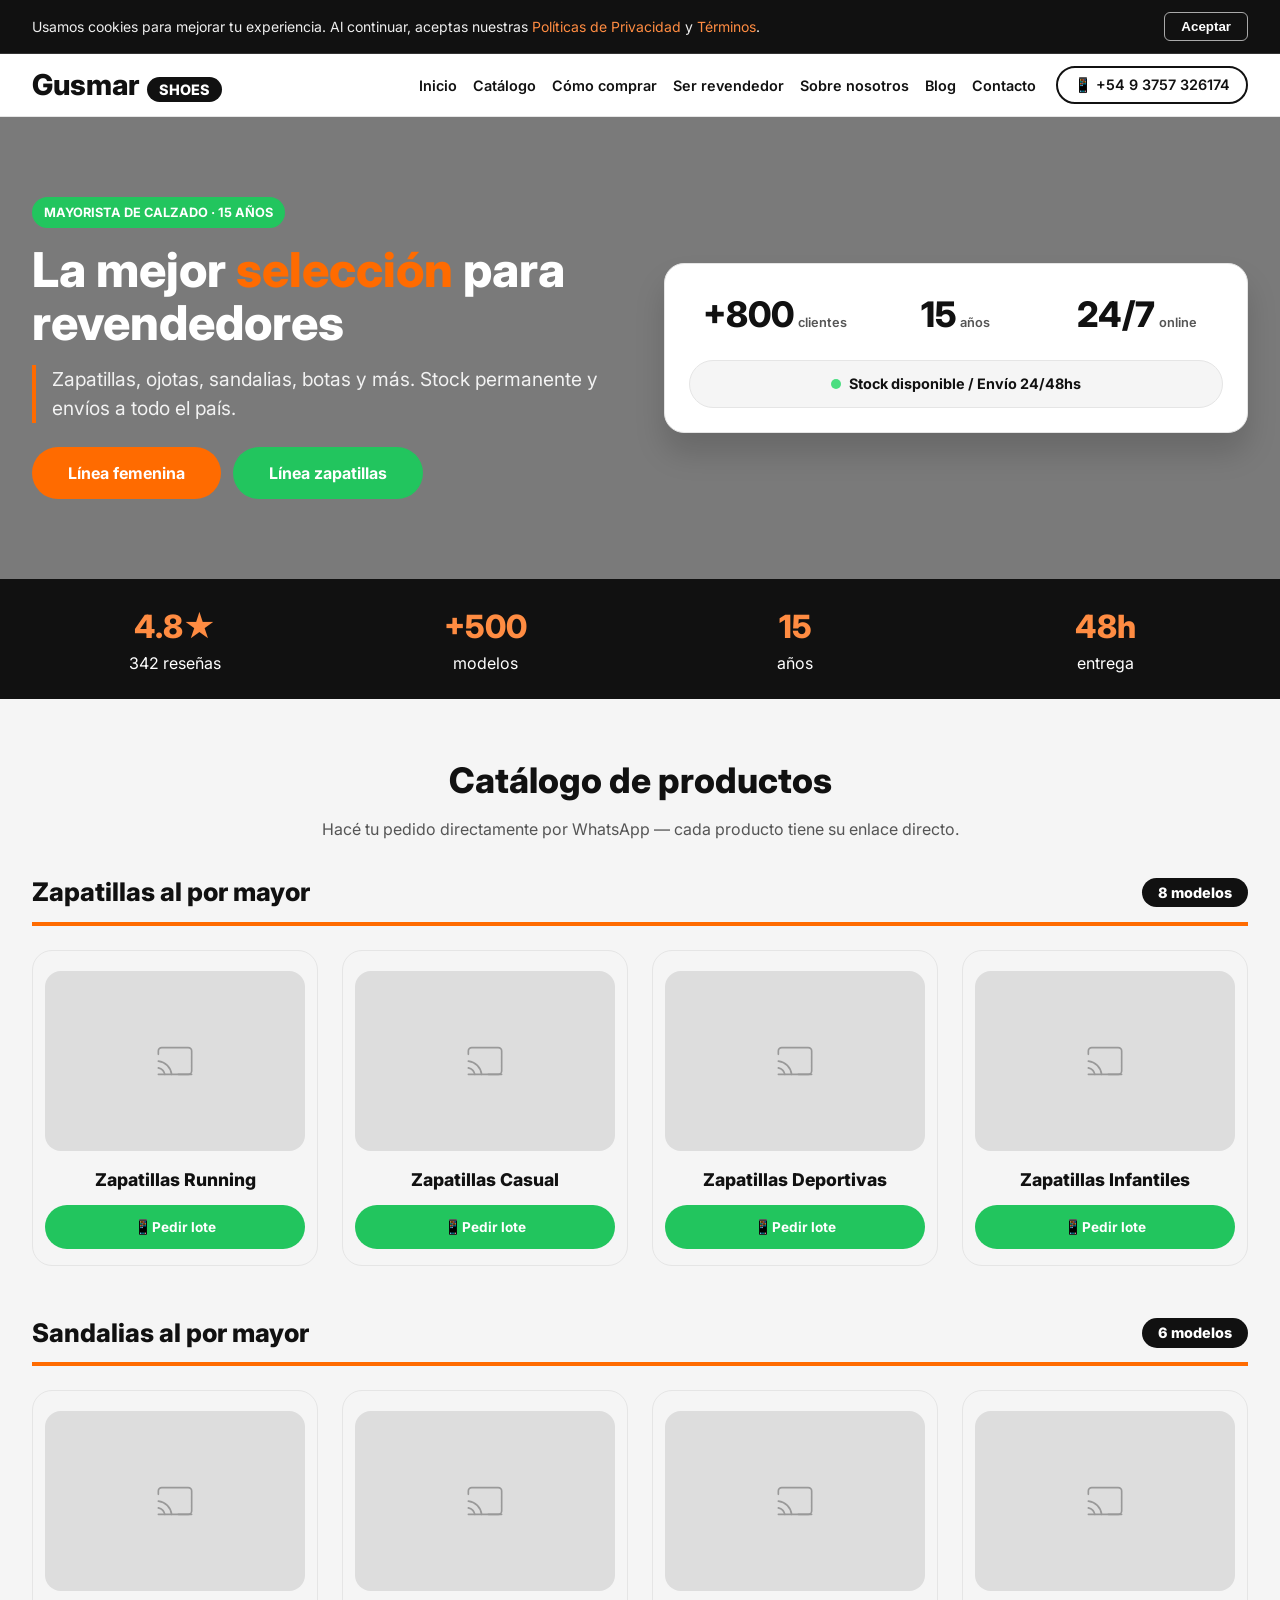
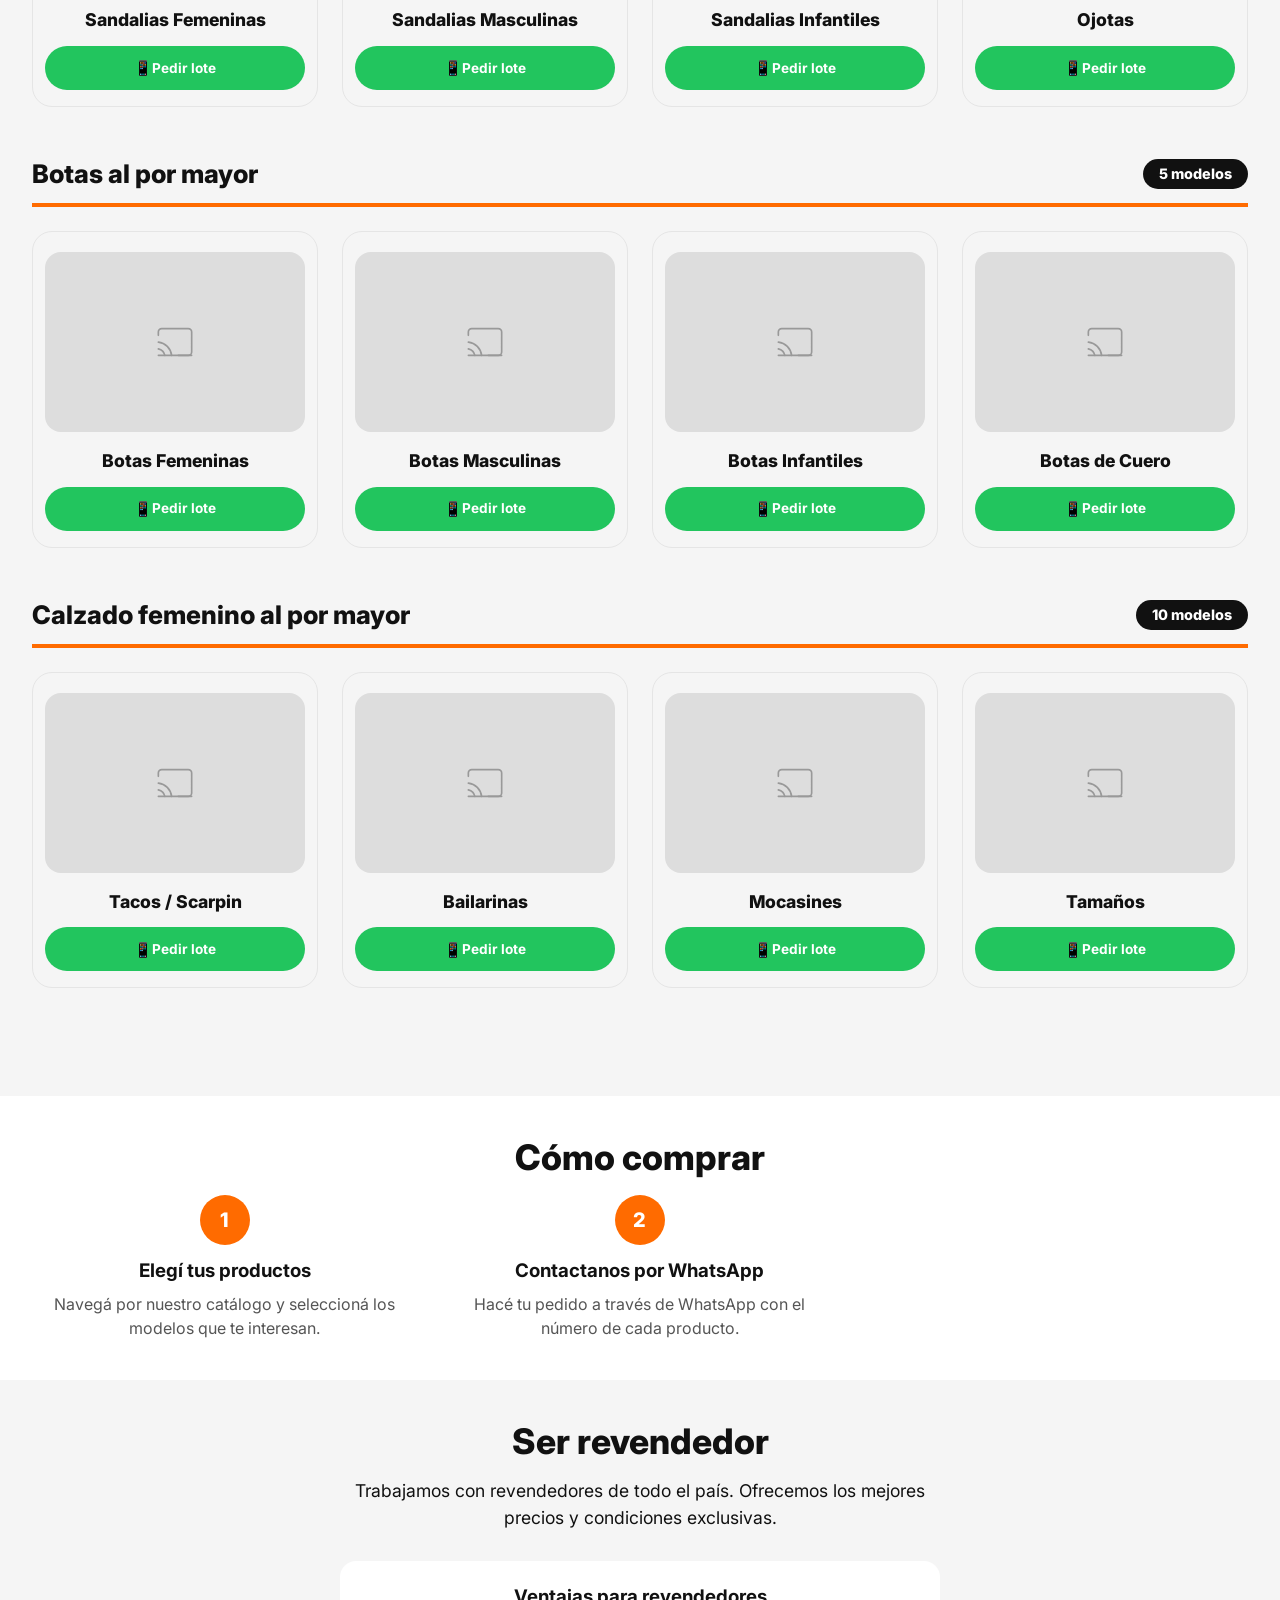
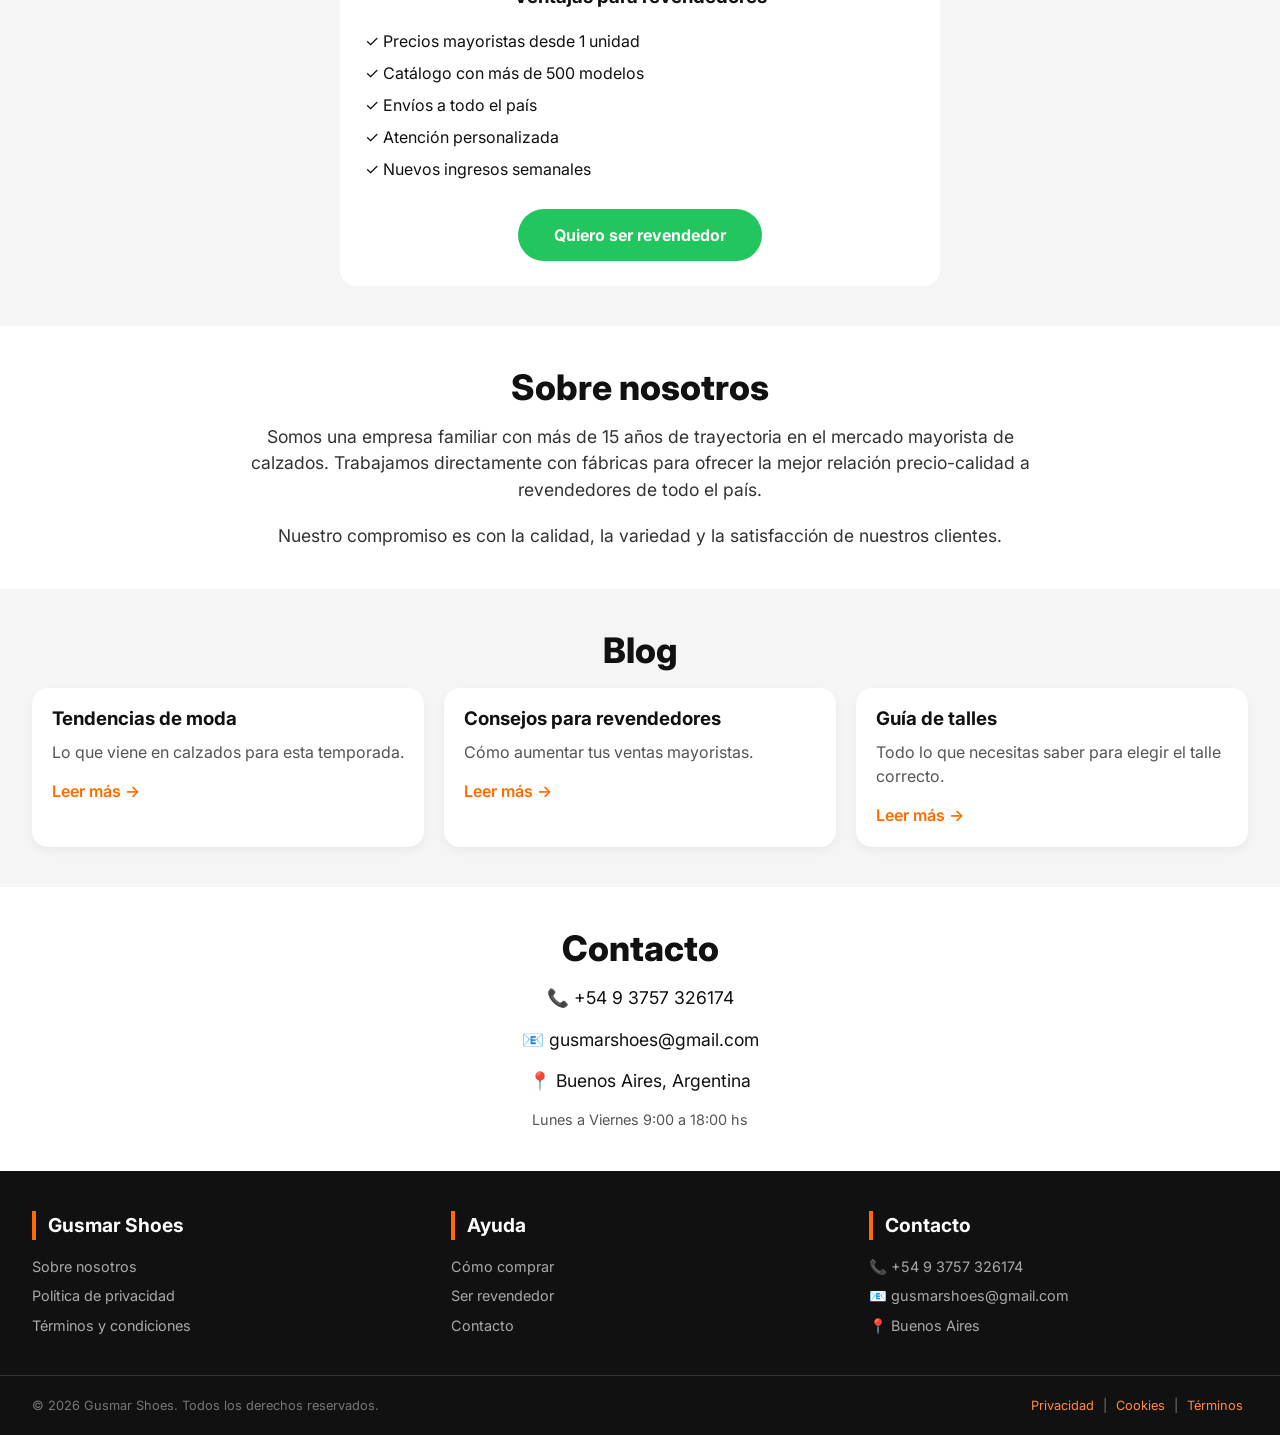
==== commit b03c7109: "Update index.html" ====
--- a/index.html
+++ b/index.html
@@ -32,7 +32,7 @@
     "description": "Mayorista de calzados con amplia trayectoria en Argentina.",
     "url": "https://www.Gusmarshoes.com.ar",
     "telephone": "+54-9-3757-326174",
-    "email": "ventas@Gusmarshoes.com.ar",
+    "email": "gusmarshoes@gmail.com",
     "address": {
       "@type": "PostalAddress",
       "addressLocality": "Buenos Aires",
@@ -1145,7 +1145,7 @@
       <h2 class="section-title">Contacto</h2>
       <div style="max-width: 600px; margin: 0 auto; text-align: center;">
         <p style="font-size: 1.1rem; margin-bottom: 15px;">📞 +54 9 3757 326174</p>
-        <p style="font-size: 1.1rem; margin-bottom: 15px;">📧 ventas@Gusmarshoes.com.ar</p>
+        <p style="font-size: 1.1rem; margin-bottom: 15px;">📧 gusmarshoes@gmail.com</p>
         <p style="font-size: 1.1rem; margin-bottom: 15px;">📍 Buenos Aires, Argentina</p>
         <p style="font-size: 0.9rem; color: #555;">Lunes a Viernes 9:00 a 18:00 hs</p>
       </div>
@@ -1175,7 +1175,7 @@
         <h4>Contacto</h4>
         <ul>
           <li>📞 +54 9 3757 326174</li>
-          <li>📧 ventas@Gusmarshoes.com.ar</li>
+          <li>📧 gusmarshoes@gmail.com</li>
           <li>📍 Buenos Aires</li>
         </ul>
       </div>
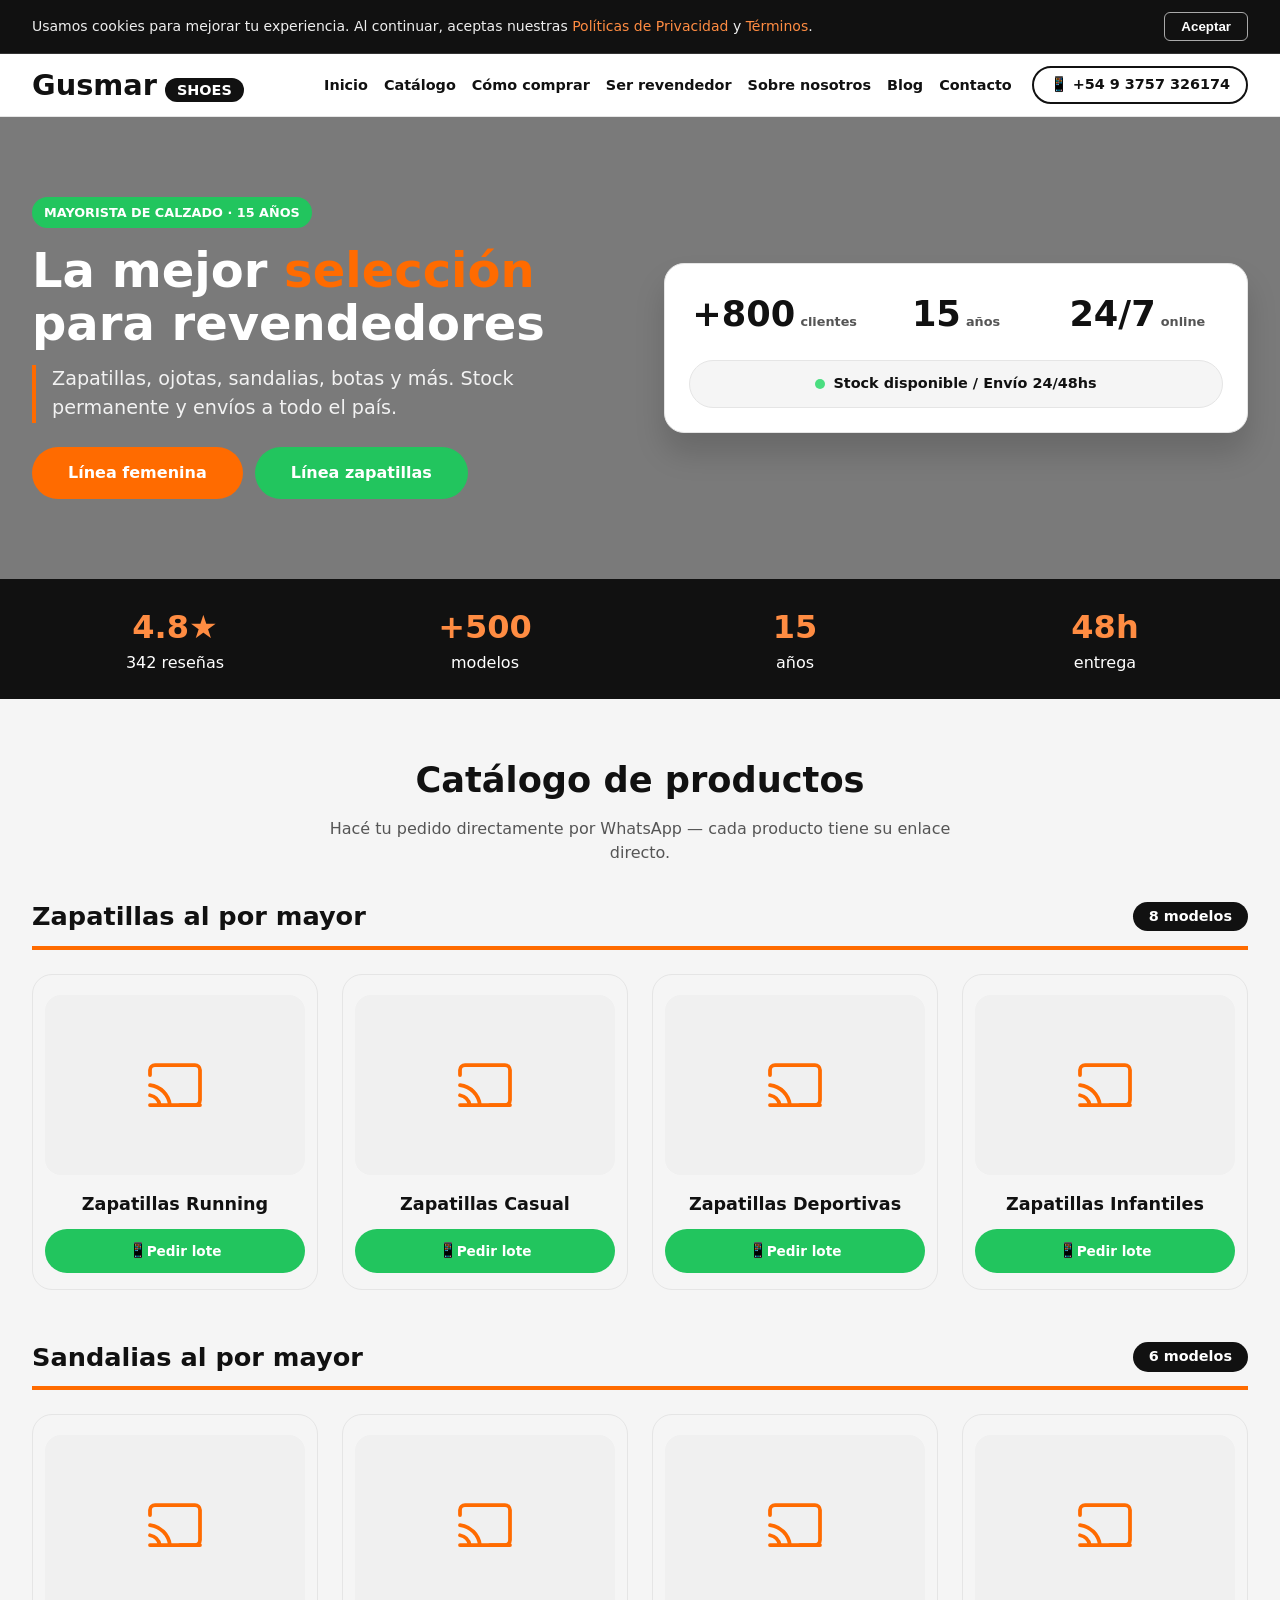
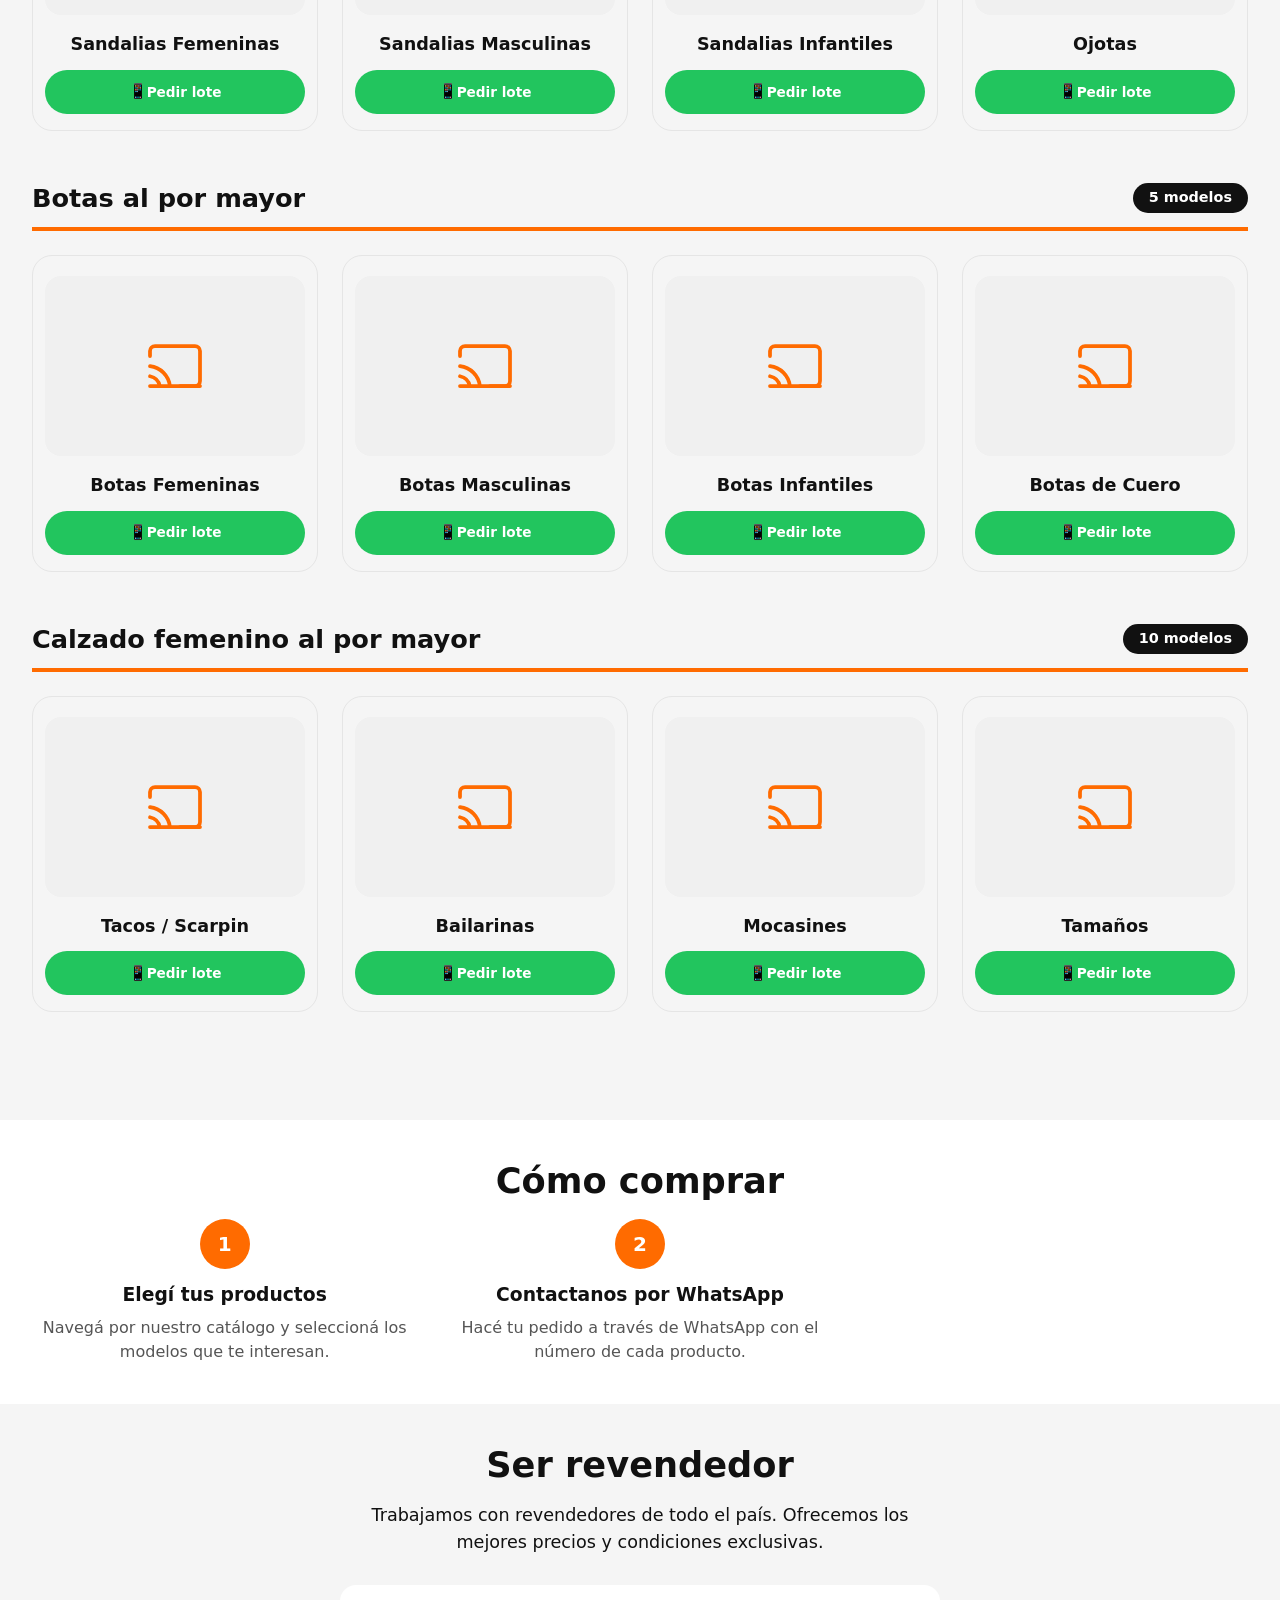
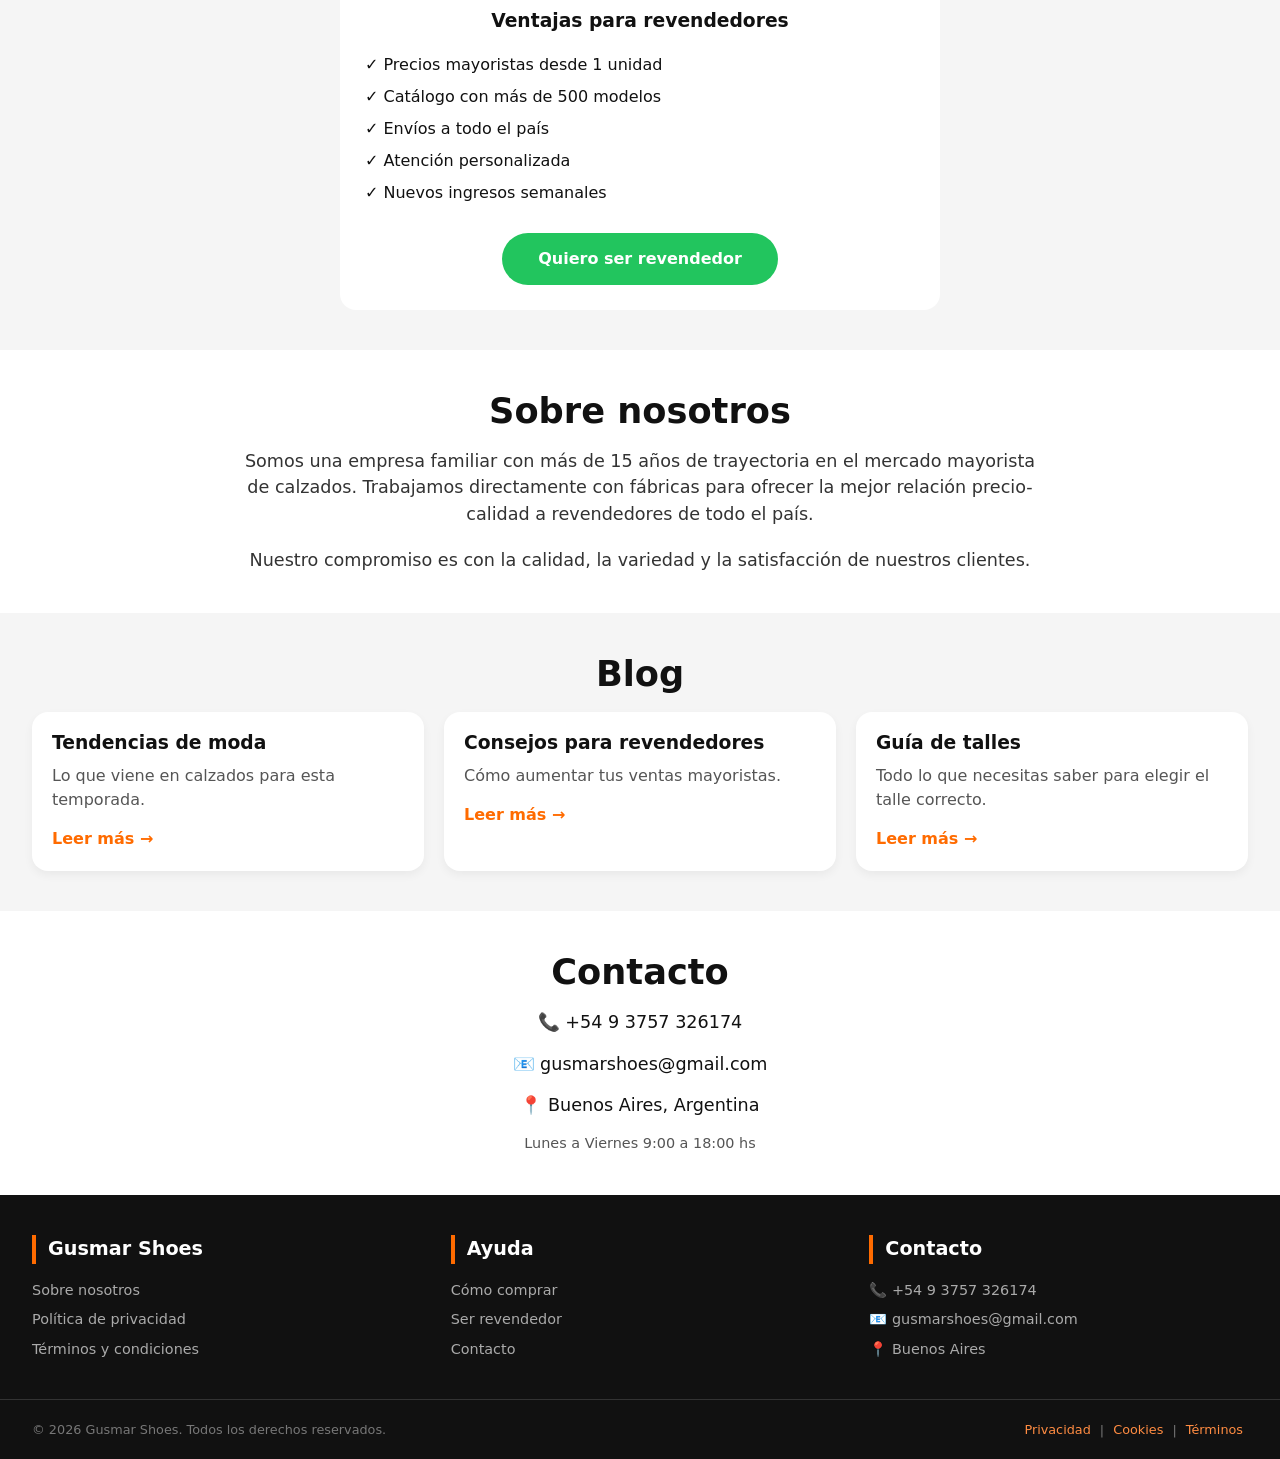
==== commit f91a750d: "Rename index3.html to index.html" ====
--- a/index.html
+++ b/index.html
@@ -6,8 +6,7 @@
   <title>Gusmar Shoes | Mayorista de calzados en Argentina</title>
   <meta name="description" content="Distribuidor mayorista de calzados: zapatillas, ojotas, sandalias, botas. Envíos a todo el país. Gusmar Shoes, la confianza del revendedor.">
   
-  <!-- FAVICON - Espacio para tu propio favicon -->
-  <!-- Reemplaza la URL con la de tu favicon (formato .ico, .png o .svg) -->
+  <!-- FAVICON -->
   <link rel="icon" type="image/png" href="/favicon.png">
   <link rel="icon" type="image/svg+xml" href="/favicon.svg">
   <link rel="apple-touch-icon" href="/apple-touch-icon.png">
@@ -20,6 +19,7 @@
   <meta property="og:title" content="Gusmar Shoes - Mayorista de calzados">
   <meta property="og:description" content="Calzados para niñas, niños y adultos. Stock permanente. Pedidos por WhatsApp.">
   <meta property="og:image" content="https://ejemplo.com/og-Gusmar.jpg">
+  
   <!-- Twitter -->
   <meta name="twitter:card" content="summary_large_image">
   
@@ -54,844 +54,15 @@
     ]
   }
   </script>
-  <!-- Fonte Inter -->
+  
+  <!-- Pré-conexões e recursos -->
   <link rel="preconnect" href="https://fonts.googleapis.com">
   <link rel="preconnect" href="https://fonts.gstatic.com" crossorigin>
-  <link href="https://fonts.googleapis.com/css2?family=Inter:opsz,wght@14..32,400;14..32,600;14..32,700;14..32,800&display=swap" rel="stylesheet">
-  <style>
-    /* RESET Y PROPORCIÓN DE COLORES */
-    * {
-      margin: 0;
-      padding: 0;
-      box-sizing: border-box;
-    }
-    html {
-      scroll-behavior: smooth;
-      font-size: 16px;
-    }
-    body {
-      font-family: 'Inter', system-ui, -apple-system, sans-serif;
-      background-color: #FFFFFF;
-      color: #111111;
-      line-height: 1.5;
-      overflow-x: hidden;
-      width: 100%;
-    }
-    .container {
-      width: 100%;
-      max-width: 1280px;
-      margin: 0 auto;
-      padding: 0 16px;
-    }
-    @media (min-width: 640px) {
-      .container {
-        padding: 0 24px;
-      }
-    }
-    @media (min-width: 1024px) {
-      .container {
-        padding: 0 32px;
-      }
-    }
-    
-    h1, h2, h3 {
-      color: #111111;
-      line-height: 1.2;
-    }
-    
-    /* CTA naranja */
-    .btn-cta {
-      background-color: #FF6B00;
-      color: white;
-      transition: background-color 0.2s;
-      padding: 12px 24px;
-      border-radius: 40px;
-      font-weight: 700;
-      text-decoration: none;
-      display: inline-block;
-      border: none;
-      cursor: pointer;
-      font-size: 1rem;
-      text-align: center;
-    }
-    @media (min-width: 768px) {
-      .btn-cta {
-        padding: 14px 36px;
-      }
-    }
-    .btn-cta:hover {
-      background-color: #E85A00;
-    }
-    
-    /* CTA verde */
-    .btn-green {
-      background-color: #22C55E;
-      color: white;
-      transition: background-color 0.2s;
-      padding: 12px 24px;
-      border-radius: 40px;
-      font-weight: 700;
-      text-decoration: none;
-      display: inline-block;
-      border: none;
-      cursor: pointer;
-      font-size: 1rem;
-      text-align: center;
-    }
-    @media (min-width: 768px) {
-      .btn-green {
-        padding: 14px 36px;
-      }
-    }
-    .btn-green:hover {
-      background-color: #16A34A;
-    }
-    
-    /* cookie bar */
-    .cookie-bar {
-      background: #111111;
-      color: #eee;
-      padding: 12px 0;
-      font-size: 0.875rem;
-      border-bottom: 1px solid #333;
-      position: relative;
-      z-index: 1001;
-    }
-    .cookie-content {
-      display: flex;
-      flex-direction: column;
-      align-items: center;
-      gap: 12px;
-    }
-    @media (min-width: 640px) {
-      .cookie-content {
-        flex-direction: row;
-        justify-content: space-between;
-      }
-    }
-    .cookie-content a {
-      color: #FF8C42;
-      text-decoration: none;
-    }
-    .btn-cookie {
-      background: transparent;
-      border: 1px solid #aaa;
-      color: #fff;
-      padding: 6px 16px;
-      border-radius: 6px;
-      font-weight: 600;
-      cursor: pointer;
-      white-space: nowrap;
-    }
-    .btn-cookie:hover {
-      background: #FF6B00;
-      border-color: #FF6B00;
-    }
-
-    /* HEADER CON MENÚ RESPONSIVE */
-    .main-header {
-      background: #FFFFFF;
-      border-bottom: 1px solid #E5E5E5;
-      padding: 12px 0;
-      position: sticky;
-      top: 0;
-      z-index: 1000;
-      width: 100%;
-    }
-    .header-flex {
-      display: flex;
-      justify-content: space-between;
-      align-items: center;
-    }
-    .logo h1 {
-      font-size: 1.5rem;
-      font-weight: 800;
-      color: #111;
-    }
-    @media (min-width: 480px) {
-      .logo h1 {
-        font-size: 1.8rem;
-      }
-    }
-    .logo span {
-      background: #111;
-      color: white;
-      padding: 4px 8px;
-      border-radius: 40px;
-      font-size: 0.7rem;
-      margin-left: 4px;
-      white-space: nowrap;
-    }
-    @media (min-width: 480px) {
-      .logo span {
-        padding: 4px 12px;
-        font-size: 0.9rem;
-        margin-left: 8px;
-      }
-    }
-    
-    /* Menú desktop */
-    .nav-menu {
-      display: none;
-    }
-    @media (min-width: 1024px) {
-      .nav-menu {
-        display: flex;
-        align-items: center;
-        gap: 20px;
-      }
-    }
-    .nav-list {
-      display: flex;
-      gap: 16px;
-      list-style: none;
-      align-items: center;
-    }
-    .nav-list > li {
-      position: relative;
-    }
-    .nav-list a {
-      text-decoration: none;
-      color: #111;
-      font-weight: 600;
-      transition: color 0.2s;
-      padding: 8px 0;
-      font-size: 0.9rem;
-      white-space: nowrap;
-    }
-    .nav-list a:hover {
-      color: #FF6B00;
-    }
-    
-    /* Submenú Catálogo */
-    .has-submenu {
-      position: relative;
-    }
-    .submenu {
-      position: absolute;
-      top: 100%;
-      left: 0;
-      background: white;
-      border: 1px solid #E5E5E5;
-      border-radius: 12px;
-      padding: 8px 0;
-      min-width: 220px;
-      box-shadow: 0 10px 20px rgba(0,0,0,0.1);
-      opacity: 0;
-      visibility: hidden;
-      transform: translateY(10px);
-      transition: all 0.2s;
-      z-index: 100;
-    }
-    .has-submenu:hover .submenu {
-      opacity: 1;
-      visibility: visible;
-      transform: translateY(0);
-    }
-    .submenu li {
-      list-style: none;
-    }
-    .submenu a {
-      display: block;
-      padding: 8px 20px;
-      font-weight: 500;
-      font-size: 0.9rem;
-    }
-    .submenu a:hover {
-      background: #F5F5F5;
-      color: #FF6B00;
-    }
-    
-    .nav-whatsapp a {
-      color: #111;
-      text-decoration: none;
-      font-weight: 600;
-      border: 2px solid #111;
-      padding: 6px 16px;
-      border-radius: 40px;
-      transition: 0.2s;
-      white-space: nowrap;
-      font-size: 0.9rem;
-      display: inline-block;
-    }
-    .nav-whatsapp a:hover {
-      background: #111;
-      color: white;
-    }
-    
-    /* Menú hamburguesa (mobile) */
-    .hamburger {
-      display: flex;
-      flex-direction: column;
-      cursor: pointer;
-      gap: 6px;
-      z-index: 1001;
-    }
-    @media (min-width: 1024px) {
-      .hamburger {
-        display: none;
-      }
-    }
-    .hamburger span {
-      width: 28px;
-      height: 3px;
-      background: #111;
-      border-radius: 3px;
-      transition: 0.3s;
-    }
-    .mobile-menu {
-      position: fixed;
-      top: 70px;
-      left: 0;
-      width: 100%;
-      height: calc(100vh - 70px);
-      background: white;
-      flex-direction: column;
-      padding: 24px 20px;
-      z-index: 999;
-      transform: translateX(-100%);
-      transition: transform 0.3s ease;
-      overflow-y: auto;
-      display: none;
-    }
-    .mobile-menu.active {
-      transform: translateX(0);
-    }
-    @media (max-width: 1023px) {
-      .mobile-menu {
-        display: flex;
-      }
-    }
-    .mobile-list {
-      list-style: none;
-      margin-bottom: 30px;
-    }
-    .mobile-list > li {
-      margin-bottom: 16px;
-    }
-    .mobile-list a {
-      text-decoration: none;
-      color: #111;
-      font-size: 1.3rem;
-      font-weight: 700;
-    }
-    .mobile-submenu {
-      margin-left: 16px;
-      margin-top: 8px;
-    }
-    .mobile-submenu li {
-      margin-bottom: 10px;
-    }
-    .mobile-submenu a {
-      font-size: 1.1rem;
-      font-weight: 500;
-      color: #555;
-    }
-    .mobile-whatsapp a {
-      display: inline-block;
-      border: 2px solid #111;
-      padding: 12px 24px;
-      border-radius: 40px;
-      font-weight: 700;
-      text-decoration: none;
-      color: #111;
-      font-size: 1.1rem;
-    }
-
-    /* HERO */
-    .hero {
-      position: relative;
-      background-color: #F5F5F5;
-      padding: 60px 0;
-      background-image: url('https://images.unsplash.com/photo-1542291026-7eec264c27ff?ixlib=rb-4.0.3&auto=format&fit=crop&w=2070&q=80');
-      background-attachment: scroll;
-      background-position: center;
-      background-repeat: no-repeat;
-      background-size: cover;
-    }
-    @media (min-width: 768px) {
-      .hero {
-        padding: 80px 0;
-        background-attachment: fixed;
-      }
-    }
-    .hero::before {
-      content: "";
-      position: absolute;
-      top: 0;
-      left: 0;
-      width: 100%;
-      height: 100%;
-      background-color: rgba(0, 0, 0, 0.5);
-      z-index: 1;
-    }
-    .hero .container {
-      position: relative;
-      z-index: 2;
-    }
-    .hero-grid {
-      display: grid;
-      grid-template-columns: 1fr;
-      gap: 40px;
-      align-items: center;
-    }
-    @media (min-width: 768px) {
-      .hero-grid {
-        grid-template-columns: 1fr 1fr;
-        gap: 48px;
-      }
-    }
-    .hero-content {
-      color: white;
-    }
-    .hero-content h2 {
-      font-size: 2.2rem;
-      font-weight: 800;
-      line-height: 1.1;
-      margin-bottom: 16px;
-      color: white;
-    }
-    @media (min-width: 768px) {
-      .hero-content h2 {
-        font-size: 2.8rem;
-      }
-    }
-    @media (min-width: 1024px) {
-      .hero-content h2 {
-        font-size: 3rem;
-      }
-    }
-    .hero-content .highlight {
-      color: #FF6B00;
-    }
-    .hero-content p {
-      font-size: 1rem;
-      color: rgba(255,255,255,0.9);
-      margin-bottom: 24px;
-      border-left: 4px solid #FF6B00;
-      padding-left: 16px;
-    }
-    @media (min-width: 768px) {
-      .hero-content p {
-        font-size: 1.2rem;
-      }
-    }
-    .hero-badge {
-      background: #22C55E;
-      color: white;
-      padding: 6px 12px;
-      border-radius: 40px;
-      font-size: 0.8rem;
-      font-weight: 700;
-      display: inline-block;
-      margin-bottom: 16px;
-    }
-    .hero-buttons {
-      display: flex;
-      gap: 12px;
-      flex-wrap: wrap;
-    }
-    .hero-stats {
-      background: white;
-      padding: 24px;
-      border-radius: 20px;
-      box-shadow: 0 20px 30px rgba(0,0,0,0.15);
-      border: 1px solid #E5E5E5;
-    }
-    .stats-numbers {
-      display: flex;
-      justify-content: space-between;
-      margin-bottom: 20px;
-      gap: 10px;
-      flex-wrap: wrap;
-    }
-    .stat-item {
-      text-align: center;
-      flex: 1;
-      min-width: 80px;
-    }
-    .stat-value {
-      font-size: 1.8rem;
-      font-weight: 800;
-      color: #111;
-    }
-    @media (min-width: 768px) {
-      .stat-value {
-        font-size: 2.2rem;
-      }
-    }
-    .stat-label {
-      font-size: 0.8rem;
-      color: #555;
-      font-weight: 600;
-    }
-    .disponibilidad {
-      display: flex;
-      align-items: center;
-      gap: 8px;
-      background: #F5F5F5;
-      padding: 12px;
-      border-radius: 40px;
-      justify-content: center;
-      font-weight: 700;
-      border: 1px solid #E5E5E5;
-      font-size: 0.9rem;
-      flex-wrap: wrap;
-    }
-    .dot-verde {
-      width: 10px;
-      height: 10px;
-      background: #4ADE80;
-      border-radius: 50%;
-    }
-
-    /* TRUST BANNER */
-    .trust-banner {
-      background: #111111;
-      color: white;
-      padding: 24px 0;
-    }
-    .trust-grid {
-      display: grid;
-      grid-template-columns: repeat(2, 1fr);
-      gap: 20px;
-      text-align: center;
-    }
-    @media (min-width: 640px) {
-      .trust-grid {
-        grid-template-columns: repeat(4, 1fr);
-        gap: 24px;
-      }
-    }
-    .trust-value {
-      font-size: 1.8rem;
-      font-weight: 800;
-      color: #FF8C42;
-    }
-    @media (min-width: 768px) {
-      .trust-value {
-        font-size: 2rem;
-      }
-    }
-
-    /* SECCIONES DESTACADAS */
-    .destacadas {
-      padding: 40px 0;
-      background: white;
-    }
-    @media (min-width: 768px) {
-      .destacadas {
-        padding: 60px 0;
-      }
-    }
-    .destacada-grupo {
-      margin-bottom: 48px;
-      scroll-margin-top: 80px;
-    }
-    .destacada-titulo {
-      font-size: 1.6rem;
-      font-weight: 800;
-      margin-bottom: 24px;
-      padding-bottom: 10px;
-      border-bottom: 4px solid #FF6B00;
-      display: flex;
-      align-items: center;
-      justify-content: space-between;
-      flex-wrap: wrap;
-      gap: 10px;
-    }
-    @media (min-width: 768px) {
-      .destacada-titulo {
-        font-size: 2rem;
-      }
-    }
-    .destacada-titulo .badge {
-      background: #111;
-      color: white;
-      padding: 4px 16px;
-      border-radius: 40px;
-      font-size: 0.9rem;
-    }
-    
-    /* Grid responsivo de cards */
-    .card-grid {
-      display: grid;
-      grid-template-columns: repeat(1, 1fr);
-      gap: 16px;
-      margin: 0 auto;
-    }
-    @media (min-width: 480px) {
-      .card-grid {
-        grid-template-columns: repeat(2, 1fr);
-        gap: 20px;
-      }
-    }
-    @media (min-width: 768px) {
-      .card-grid {
-        grid-template-columns: repeat(3, 1fr);
-        gap: 24px;
-      }
-    }
-    @media (min-width: 1024px) {
-      .card-grid {
-        grid-template-columns: repeat(4, 1fr);
-      }
-    }
-    .card-producto {
-      background: #F5F5F5;
-      border-radius: 20px;
-      padding: 20px 12px 16px;
-      border: 1px solid #E5E5E5;
-      transition: all 0.2s;
-      display: flex;
-      flex-direction: column;
-      align-items: center;
-      text-align: center;
-      height: 100%;
-    }
-    .card-producto:hover {
-      transform: translateY(-4px);
-      box-shadow: 0 12px 20px rgba(0,0,0,0.08);
-      border-color: #FF6B00;
-    }
-    .card-img {
-      width: 100%;
-      aspect-ratio: 1/1;
-      max-height: 180px;
-      background: #ddd;
-      border-radius: 16px;
-      margin-bottom: 16px;
-      background-image: url('data:image/svg+xml;utf8,<svg xmlns="http://www.w3.org/2000/svg" width="40" height="40" viewBox="0 0 24 24" fill="none" stroke="%23999" stroke-width="1" stroke-linecap="round" stroke-linejoin="round"><path d="M2 16.1A5 5 0 0 1 5.9 20M2 12.05A9 9 0 0 1 9.95 20M2 8V6a2 2 0 0 1 2-2h16a2 2 0 0 1 2 2v12a2 2 0 0 1-2 2h-6"/><line x1="2" y1="20" x2="22" y2="20"/></svg>');
-      background-repeat: no-repeat;
-      background-position: center;
-      background-size: 40px 40px;
-    }
-    .card-title {
-      font-weight: 800;
-      font-size: 1.1rem;
-      margin-bottom: 12px;
-      color: #111;
-      flex-grow: 1;
-    }
-    .btn-wa {
-      background-color: #22C55E;
-      color: white;
-      border: none;
-      padding: 10px 12px;
-      border-radius: 40px;
-      font-weight: 700;
-      font-size: 0.85rem;
-      cursor: pointer;
-      width: 100%;
-      text-decoration: none;
-      display: inline-block;
-      margin-top: auto;
-      transition: background 0.2s;
-      min-height: 44px;
-      display: flex;
-      align-items: center;
-      justify-content: center;
-    }
-    .btn-wa:hover {
-      background-color: #16A34A;
-    }
-    .btn-wa::before {
-      content: "📱 ";
-      font-size: 0.9rem;
-    }
-
-    /* CATÁLOGO */
-    .categorias {
-      padding: 40px 0;
-      background: #F5F5F5;
-    }
-    @media (min-width: 768px) {
-      .categorias {
-        padding: 60px 0;
-      }
-    }
-    .section-title {
-      font-size: 1.8rem;
-      font-weight: 800;
-      margin-bottom: 16px;
-      text-align: center;
-    }
-    @media (min-width: 768px) {
-      .section-title {
-        font-size: 2.2rem;
-      }
-    }
-    .section-sub {
-      text-align: center;
-      font-size: 1rem;
-      color: #555;
-      max-width: 700px;
-      margin: 0 auto 32px;
-      padding: 0 16px;
-    }
-    .categoria-grupo {
-      margin-bottom: 48px;
-      scroll-margin-top: 80px;
-    }
-    .grupo-titulo {
-      font-size: 1.6rem;
-      font-weight: 800;
-      margin-bottom: 24px;
-      padding-bottom: 10px;
-      border-bottom: 4px solid #FF6B00;
-      display: flex;
-      align-items: center;
-      justify-content: space-between;
-      flex-wrap: wrap;
-      gap: 10px;
-    }
-    .grupo-titulo .badge {
-      background: #111;
-      color: white;
-      padding: 4px 16px;
-      border-radius: 40px;
-      font-size: 0.9rem;
-    }
-
-    /* BENEFICIOS Y SECCIONES */
-    .beneficios {
-      background: white;
-      padding: 40px 0;
-    }
-    .beneficios-grid {
-      display: grid;
-      grid-template-columns: 1fr;
-      gap: 30px;
-      text-align: center;
-    }
-    @media (min-width: 640px) {
-      .beneficios-grid {
-        grid-template-columns: repeat(2, 1fr);
-      }
-    }
-    @media (min-width: 1024px) {
-      .beneficios-grid {
-        grid-template-columns: repeat(4, 1fr);
-      }
-    }
-    .beneficio-item i {
-      font-size: 2rem;
-      font-style: normal;
-      background: #FF6B00;
-      color: white;
-      width: 70px;
-      height: 70px;
-      display: inline-flex;
-      align-items: center;
-      justify-content: center;
-      border-radius: 70px;
-      margin-bottom: 16px;
-    }
-    .beneficio-item h3 {
-      font-size: 1.2rem;
-      margin-bottom: 8px;
-    }
-    .beneficio-item p {
-      color: #333;
-      font-size: 0.95rem;
-    }
-
-    /* BLOG GRID */
-    .blog-grid {
-      display: grid;
-      grid-template-columns: 1fr;
-      gap: 20px;
-    }
-    @media (min-width: 640px) {
-      .blog-grid {
-        grid-template-columns: repeat(2, 1fr);
-      }
-    }
-    @media (min-width: 1024px) {
-      .blog-grid {
-        grid-template-columns: repeat(3, 1fr);
-      }
-    }
-    .blog-card {
-      background: white;
-      padding: 20px;
-      border-radius: 16px;
-      box-shadow: 0 4px 10px rgba(0,0,0,0.05);
-    }
-
-    /* COMO COMPRAR GRID */
-    .pasos-grid {
-      display: grid;
-      grid-template-columns: 1fr;
-      gap: 30px;
-      text-align: center;
-    }
-    @media (min-width: 768px) {
-      .pasos-grid {
-        grid-template-columns: repeat(3, 1fr);
-      }
-    }
-
-    /* FOOTER */
-    .footer {
-      background: #111111;
-      color: #ccc;
-      padding: 40px 0 20px;
-    }
-    .footer-grid {
-      display: grid;
-      grid-template-columns: 1fr;
-      gap: 30px;
-      margin-bottom: 30px;
-    }
-    @media (min-width: 640px) {
-      .footer-grid {
-        grid-template-columns: repeat(3, 1fr);
-        gap: 40px;
-      }
-    }
-    .footer-col h4 {
-      color: white;
-      font-size: 1.2rem;
-      margin-bottom: 16px;
-      border-left: 4px solid #FF6B00;
-      padding-left: 12px;
-    }
-    .footer-col ul {
-      list-style: none;
-    }
-    .footer-col li, .footer-col a {
-      color: #aaa;
-      text-decoration: none;
-      margin-bottom: 8px;
-      display: block;
-      font-size: 0.9rem;
-    }
-    .footer-col a:hover {
-      color: #FF8C42;
-    }
-    .footer-bottom {
-      border-top: 1px solid #333;
-      padding-top: 20px;
-      display: flex;
-      flex-direction: column;
-      align-items: center;
-      gap: 10px;
-      font-size: 0.8rem;
-      color: #777;
-    }
-    @media (min-width: 768px) {
-      .footer-bottom {
-        flex-direction: row;
-        justify-content: space-between;
-      }
-    }
-    .footer-bottom a {
-      color: #FF8C42;
-      text-decoration: none;
-      margin: 0 5px;
-    }
-  </style>
+  <link rel="preload" href="styles.css" as="style">
+  <link rel="preload" href="script.js" as="script">
+  
+  <!-- CSS externo -->
+  <link rel="stylesheet" href="styles.css">
 </head>
 <body>
   <!-- Cookie bar -->
@@ -944,24 +115,24 @@
     <!-- Menú mobile -->
     <div class="mobile-menu" id="mobileMenu">
       <ul class="mobile-list">
-        <li><a href="#inicio" onclick="closeMenu()">Inicio</a></li>
+        <li><a href="#inicio">Inicio</a></li>
         <li>
-          <a href="#catalogo" onclick="closeMenu()">Catálogo</a>
+          <a href="#catalogo">Catálogo</a>
           <ul class="mobile-submenu">
-            <li><a href="#zapatillas-mayorista" onclick="closeMenu()">Zapatillas al por mayor</a></li>
-            <li><a href="#sandalias-mayorista" onclick="closeMenu()">Sandalias al por mayor</a></li>
-            <li><a href="#botas-mayorista" onclick="closeMenu()">Botas al por mayor</a></li>
-            <li><a href="#calzado-femenino-mayorista" onclick="closeMenu()">Calzado femenino</a></li>
+            <li><a href="#zapatillas-mayorista">Zapatillas al por mayor</a></li>
+            <li><a href="#sandalias-mayorista">Sandalias al por mayor</a></li>
+            <li><a href="#botas-mayorista">Botas al por mayor</a></li>
+            <li><a href="#calzado-femenino-mayorista">Calzado femenino</a></li>
           </ul>
         </li>
-        <li><a href="#como-comprar" onclick="closeMenu()">Cómo comprar</a></li>
-        <li><a href="#ser-revendedor" onclick="closeMenu()">Ser revendedor</a></li>
-        <li><a href="#sobre-nosotros" onclick="closeMenu()">Sobre nosotros</a></li>
-        <li><a href="#blog" onclick="closeMenu()">Blog</a></li>
-        <li><a href="#contacto" onclick="closeMenu()">Contacto</a></li>
+        <li><a href="#como-comprar">Cómo comprar</a></li>
+        <li><a href="#ser-revendedor">Ser revendedor</a></li>
+        <li><a href="#sobre-nosotros">Sobre nosotros</a></li>
+        <li><a href="#blog">Blog</a></li>
+        <li><a href="#contacto">Contacto</a></li>
       </ul>
       <div class="mobile-whatsapp">
-        <a href="https://wa.me/5493757326174" target="_blank" onclick="closeMenu()">📱 WhatsApp</a>
+        <a href="https://wa.me/5493757326174" target="_blank">📱 WhatsApp</a>
       </div>
     </div>
   </header>
@@ -1015,10 +186,50 @@
           Zapatillas al por mayor <span class="badge">8 modelos</span>
         </div>
         <div class="card-grid">
-          <div class="card-producto"><div class="card-img"></div><div class="card-title">Zapatillas Running</div><a href="https://wa.me/5493757326174?text=Hola%2C%20quiero%20comprar%20Zapatillas%20Running%20(por%20mayor)" target="_blank" class="btn-wa">Pedir lote</a></div>
-          <div class="card-producto"><div class="card-img"></div><div class="card-title">Zapatillas Casual</div><a href="https://wa.me/5493757326174?text=Hola%2C%20quiero%20comprar%20Zapatillas%20Casual%20(por%20mayor)" target="_blank" class="btn-wa">Pedir lote</a></div>
-          <div class="card-producto"><div class="card-img"></div><div class="card-title">Zapatillas Deportivas</div><a href="https://wa.me/5493757326174?text=Hola%2C%20quiero%20comprar%20Zapatillas%20Deportivas%20(por%20mayor)" target="_blank" class="btn-wa">Pedir lote</a></div>
-          <div class="card-producto"><div class="card-img"></div><div class="card-title">Zapatillas Infantiles</div><a href="https://wa.me/5493757326174?text=Hola%2C%20quiero%20comprar%20Zapatillas%20Infantiles%20(por%20mayor)" target="_blank" class="btn-wa">Pedir lote</a></div>
+          <div class="card-producto">
+            <div class="slide-container">
+              <div class="slide-wrapper">
+                <div class="slide-item slide-img-1" loading="lazy"></div>
+                <div class="slide-item slide-img-2" loading="lazy"></div>
+                <div class="slide-item slide-img-3" loading="lazy"></div>
+              </div>
+            </div>
+            <div class="card-title">Zapatillas Running</div>
+            <a href="https://wa.me/5493757326174?text=Hola%2C%20quiero%20comprar%20Zapatillas%20Running%20(por%20mayor)" target="_blank" class="btn-wa">Pedir lote</a>
+          </div>
+          <div class="card-producto">
+            <div class="slide-container">
+              <div class="slide-wrapper">
+                <div class="slide-item slide-img-1" loading="lazy"></div>
+                <div class="slide-item slide-img-2" loading="lazy"></div>
+                <div class="slide-item slide-img-3" loading="lazy"></div>
+              </div>
+            </div>
+            <div class="card-title">Zapatillas Casual</div>
+            <a href="https://wa.me/5493757326174?text=Hola%2C%20quiero%20comprar%20Zapatillas%20Casual%20(por%20mayor)" target="_blank" class="btn-wa">Pedir lote</a>
+          </div>
+          <div class="card-producto">
+            <div class="slide-container">
+              <div class="slide-wrapper">
+                <div class="slide-item slide-img-1" loading="lazy"></div>
+                <div class="slide-item slide-img-2" loading="lazy"></div>
+                <div class="slide-item slide-img-3" loading="lazy"></div>
+              </div>
+            </div>
+            <div class="card-title">Zapatillas Deportivas</div>
+            <a href="https://wa.me/5493757326174?text=Hola%2C%20quiero%20comprar%20Zapatillas%20Deportivas%20(por%20mayor)" target="_blank" class="btn-wa">Pedir lote</a>
+          </div>
+          <div class="card-producto">
+            <div class="slide-container">
+              <div class="slide-wrapper">
+                <div class="slide-item slide-img-1" loading="lazy"></div>
+                <div class="slide-item slide-img-2" loading="lazy"></div>
+                <div class="slide-item slide-img-3" loading="lazy"></div>
+              </div>
+            </div>
+            <div class="card-title">Zapatillas Infantiles</div>
+            <a href="https://wa.me/5493757326174?text=Hola%2C%20quiero%20comprar%20Zapatillas%20Infantiles%20(por%20mayor)" target="_blank" class="btn-wa">Pedir lote</a>
+          </div>
         </div>
       </div>
 
@@ -1028,10 +239,50 @@
           Sandalias al por mayor <span class="badge">6 modelos</span>
         </div>
         <div class="card-grid">
-          <div class="card-producto"><div class="card-img"></div><div class="card-title">Sandalias Femeninas</div><a href="https://wa.me/5493757326174?text=Hola%2C%20quiero%20comprar%20Sandalias%20Femeninas%20(por%20mayor)" target="_blank" class="btn-wa">Pedir lote</a></div>
-          <div class="card-producto"><div class="card-img"></div><div class="card-title">Sandalias Masculinas</div><a href="https://wa.me/5493757326174?text=Hola%2C%20quiero%20comprar%20Sandalias%20Masculinas%20(por%20mayor)" target="_blank" class="btn-wa">Pedir lote</a></div>
-          <div class="card-producto"><div class="card-img"></div><div class="card-title">Sandalias Infantiles</div><a href="https://wa.me/5493757326174?text=Hola%2C%20quiero%20comprar%20Sandalias%20Infantiles%20(por%20mayor)" target="_blank" class="btn-wa">Pedir lote</a></div>
-          <div class="card-producto"><div class="card-img"></div><div class="card-title">Ojotas</div><a href="https://wa.me/5493757326174?text=Hola%2C%20quiero%20comprar%20Ojotas%20(por%20mayor)" target="_blank" class="btn-wa">Pedir lote</a></div>
+          <div class="card-producto">
+            <div class="slide-container">
+              <div class="slide-wrapper">
+                <div class="slide-item slide-img-1" loading="lazy"></div>
+                <div class="slide-item slide-img-2" loading="lazy"></div>
+                <div class="slide-item slide-img-3" loading="lazy"></div>
+              </div>
+            </div>
+            <div class="card-title">Sandalias Femeninas</div>
+            <a href="https://wa.me/5493757326174?text=Hola%2C%20quiero%20comprar%20Sandalias%20Femeninas%20(por%20mayor)" target="_blank" class="btn-wa">Pedir lote</a>
+          </div>
+          <div class="card-producto">
+            <div class="slide-container">
+              <div class="slide-wrapper">
+                <div class="slide-item slide-img-1" loading="lazy"></div>
+                <div class="slide-item slide-img-2" loading="lazy"></div>
+                <div class="slide-item slide-img-3" loading="lazy"></div>
+              </div>
+            </div>
+            <div class="card-title">Sandalias Masculinas</div>
+            <a href="https://wa.me/5493757326174?text=Hola%2C%20quiero%20comprar%20Sandalias%20Masculinas%20(por%20mayor)" target="_blank" class="btn-wa">Pedir lote</a>
+          </div>
+          <div class="card-producto">
+            <div class="slide-container">
+              <div class="slide-wrapper">
+                <div class="slide-item slide-img-1" loading="lazy"></div>
+                <div class="slide-item slide-img-2" loading="lazy"></div>
+                <div class="slide-item slide-img-3" loading="lazy"></div>
+              </div>
+            </div>
+            <div class="card-title">Sandalias Infantiles</div>
+            <a href="https://wa.me/5493757326174?text=Hola%2C%20quiero%20comprar%20Sandalias%20Infantiles%20(por%20mayor)" target="_blank" class="btn-wa">Pedir lote</a>
+          </div>
+          <div class="card-producto">
+            <div class="slide-container">
+              <div class="slide-wrapper">
+                <div class="slide-item slide-img-1" loading="lazy"></div>
+                <div class="slide-item slide-img-2" loading="lazy"></div>
+                <div class="slide-item slide-img-3" loading="lazy"></div>
+              </div>
+            </div>
+            <div class="card-title">Ojotas</div>
+            <a href="https://wa.me/5493757326174?text=Hola%2C%20quiero%20comprar%20Ojotas%20(por%20mayor)" target="_blank" class="btn-wa">Pedir lote</a>
+          </div>
         </div>
       </div>
 
@@ -1041,10 +292,50 @@
           Botas al por mayor <span class="badge">5 modelos</span>
         </div>
         <div class="card-grid">
-          <div class="card-producto"><div class="card-img"></div><div class="card-title">Botas Femeninas</div><a href="https://wa.me/5493757326174?text=Hola%2C%20quiero%20comprar%20Botas%20Femeninas%20(por%20mayor)" target="_blank" class="btn-wa">Pedir lote</a></div>
-          <div class="card-producto"><div class="card-img"></div><div class="card-title">Botas Masculinas</div><a href="https://wa.me/5493757326174?text=Hola%2C%20quiero%20comprar%20Botas%20Masculinas%20(por%20mayor)" target="_blank" class="btn-wa">Pedir lote</a></div>
-          <div class="card-producto"><div class="card-img"></div><div class="card-title">Botas Infantiles</div><a href="https://wa.me/5493757326174?text=Hola%2C%20quiero%20comprar%20Botas%20Infantiles%20(por%20mayor)" target="_blank" class="btn-wa">Pedir lote</a></div>
-          <div class="card-producto"><div class="card-img"></div><div class="card-title">Botas de Cuero</div><a href="https://wa.me/5493757326174?text=Hola%2C%20quiero%20comprar%20Botas%20de%20Cuero%20(por%20mayor)" target="_blank" class="btn-wa">Pedir lote</a></div>
+          <div class="card-producto">
+            <div class="slide-container">
+              <div class="slide-wrapper">
+                <div class="slide-item slide-img-1" loading="lazy"></div>
+                <div class="slide-item slide-img-2" loading="lazy"></div>
+                <div class="slide-item slide-img-3" loading="lazy"></div>
+              </div>
+            </div>
+            <div class="card-title">Botas Femeninas</div>
+            <a href="https://wa.me/5493757326174?text=Hola%2C%20quiero%20comprar%20Botas%20Femeninas%20(por%20mayor)" target="_blank" class="btn-wa">Pedir lote</a>
+          </div>
+          <div class="card-producto">
+            <div class="slide-container">
+              <div class="slide-wrapper">
+                <div class="slide-item slide-img-1" loading="lazy"></div>
+                <div class="slide-item slide-img-2" loading="lazy"></div>
+                <div class="slide-item slide-img-3" loading="lazy"></div>
+              </div>
+            </div>
+            <div class="card-title">Botas Masculinas</div>
+            <a href="https://wa.me/5493757326174?text=Hola%2C%20quiero%20comprar%20Botas%20Masculinas%20(por%20mayor)" target="_blank" class="btn-wa">Pedir lote</a>
+          </div>
+          <div class="card-producto">
+            <div class="slide-container">
+              <div class="slide-wrapper">
+                <div class="slide-item slide-img-1" loading="lazy"></div>
+                <div class="slide-item slide-img-2" loading="lazy"></div>
+                <div class="slide-item slide-img-3" loading="lazy"></div>
+              </div>
+            </div>
+            <div class="card-title">Botas Infantiles</div>
+            <a href="https://wa.me/5493757326174?text=Hola%2C%20quiero%20comprar%20Botas%20Infantiles%20(por%20mayor)" target="_blank" class="btn-wa">Pedir lote</a>
+          </div>
+          <div class="card-producto">
+            <div class="slide-container">
+              <div class="slide-wrapper">
+                <div class="slide-item slide-img-1" loading="lazy"></div>
+                <div class="slide-item slide-img-2" loading="lazy"></div>
+                <div class="slide-item slide-img-3" loading="lazy"></div>
+              </div>
+            </div>
+            <div class="card-title">Botas de Cuero</div>
+            <a href="https://wa.me/5493757326174?text=Hola%2C%20quiero%20comprar%20Botas%20de%20Cuero%20(por%20mayor)" target="_blank" class="btn-wa">Pedir lote</a>
+          </div>
         </div>
       </div>
 
@@ -1054,10 +345,50 @@
           Calzado femenino al por mayor <span class="badge">10 modelos</span>
         </div>
         <div class="card-grid">
-          <div class="card-producto"><div class="card-img"></div><div class="card-title">Tacos / Scarpin</div><a href="https://wa.me/5493757326174?text=Hola%2C%20quiero%20comprar%20Tacos%20Scarpin%20(por%20mayor)" target="_blank" class="btn-wa">Pedir lote</a></div>
-          <div class="card-producto"><div class="card-img"></div><div class="card-title">Bailarinas</div><a href="https://wa.me/5493757326174?text=Hola%2C%20quiero%20comprar%20Bailarinas%20(por%20mayor)" target="_blank" class="btn-wa">Pedir lote</a></div>
-          <div class="card-producto"><div class="card-img"></div><div class="card-title">Mocasines</div><a href="https://wa.me/5493757326174?text=Hola%2C%20quiero%20comprar%20Mocasines%20(por%20mayor)" target="_blank" class="btn-wa">Pedir lote</a></div>
-          <div class="card-producto"><div class="card-img"></div><div class="card-title">Tamaños</div><a href="https://wa.me/5493757326174?text=Hola%2C%20quiero%20comprar%20Tama%C3%B1os%20(por%20mayor)" target="_blank" class="btn-wa">Pedir lote</a></div>
+          <div class="card-producto">
+            <div class="slide-container">
+              <div class="slide-wrapper">
+                <div class="slide-item slide-img-1" loading="lazy"></div>
+                <div class="slide-item slide-img-2" loading="lazy"></div>
+                <div class="slide-item slide-img-3" loading="lazy"></div>
+              </div>
+            </div>
+            <div class="card-title">Tacos / Scarpin</div>
+            <a href="https://wa.me/5493757326174?text=Hola%2C%20quiero%20comprar%20Tacos%20Scarpin%20(por%20mayor)" target="_blank" class="btn-wa">Pedir lote</a>
+          </div>
+          <div class="card-producto">
+            <div class="slide-container">
+              <div class="slide-wrapper">
+                <div class="slide-item slide-img-1" loading="lazy"></div>
+                <div class="slide-item slide-img-2" loading="lazy"></div>
+                <div class="slide-item slide-img-3" loading="lazy"></div>
+              </div>
+            </div>
+            <div class="card-title">Bailarinas</div>
+            <a href="https://wa.me/5493757326174?text=Hola%2C%20quiero%20comprar%20Bailarinas%20(por%20mayor)" target="_blank" class="btn-wa">Pedir lote</a>
+          </div>
+          <div class="card-producto">
+            <div class="slide-container">
+              <div class="slide-wrapper">
+                <div class="slide-item slide-img-1" loading="lazy"></div>
+                <div class="slide-item slide-img-2" loading="lazy"></div>
+                <div class="slide-item slide-img-3" loading="lazy"></div>
+              </div>
+            </div>
+            <div class="card-title">Mocasines</div>
+            <a href="https://wa.me/5493757326174?text=Hola%2C%20quiero%20comprar%20Mocasines%20(por%20mayor)" target="_blank" class="btn-wa">Pedir lote</a>
+          </div>
+          <div class="card-producto">
+            <div class="slide-container">
+              <div class="slide-wrapper">
+                <div class="slide-item slide-img-1" loading="lazy"></div>
+                <div class="slide-item slide-img-2" loading="lazy"></div>
+                <div class="slide-item slide-img-3" loading="lazy"></div>
+              </div>
+            </div>
+            <div class="card-title">Tamaños</div>
+            <a href="https://wa.me/5493757326174?text=Hola%2C%20quiero%20comprar%20Tama%C3%B1os%20(por%20mayor)" target="_blank" class="btn-wa">Pedir lote</a>
+          </div>
         </div>
       </div>
     </div>
@@ -1078,7 +409,6 @@
           <h3 style="margin-bottom: 10px;">Contactanos por WhatsApp</h3>
           <p style="color: #555;">Hacé tu pedido a través de WhatsApp con el número de cada producto.</p>
         </div>
-      
       </div>
     </div>
   </section>
@@ -1186,39 +516,7 @@
     </div>
   </footer>
 
-  <script>
-    // Cookie
-    document.querySelector('.btn-cookie')?.addEventListener('click', function() {
-      this.closest('.cookie-bar').style.display = 'none';
-    });
-
-    // Menú hamburguesa
-    const hamburger = document.getElementById('hamburger');
-    const mobileMenu = document.getElementById('mobileMenu');
-
-    function toggleMenu() {
-      mobileMenu.classList.toggle('active');
-      document.body.style.overflow = mobileMenu.classList.contains('active') ? 'hidden' : 'auto';
-    }
-
-    function closeMenu() {
-      mobileMenu.classList.remove('active');
-      document.body.style.overflow = 'auto';
-    }
-
-    hamburger.addEventListener('click', toggleMenu);
-
-    // Cerrar menú al hacer clic en un enlace
-    document.querySelectorAll('.mobile-list a, .mobile-whatsapp a').forEach(link => {
-      link.addEventListener('click', closeMenu);
-    });
-
-    // Cerrar menú al cambiar tamaño de ventana
-    window.addEventListener('resize', function() {
-      if (window.innerWidth > 1023) {
-        closeMenu();
-      }
-    });
-  </script>
+  <!-- JS externo con defer -->
+  <script src="script.js" defer></script>
 </body>
 </html>
--- a/styles.css
+++ b/styles.css
@@ -0,0 +1,985 @@
+/* RESET Y PROPORCIÓN DE COLORES */
+* {
+  margin: 0;
+  padding: 0;
+  box-sizing: border-box;
+}
+
+html {
+  scroll-behavior: smooth;
+  font-size: 16px;
+}
+
+body {
+  font-family: 'Inter', system-ui, -apple-system, sans-serif;
+  background-color: #FFFFFF;
+  color: #111111;
+  line-height: 1.5;
+  overflow-x: hidden;
+  width: 100%;
+}
+
+.container {
+  width: 100%;
+  max-width: 1280px;
+  margin: 0 auto;
+  padding: 0 16px;
+}
+
+@media (min-width: 640px) {
+  .container {
+    padding: 0 24px;
+  }
+}
+
+@media (min-width: 1024px) {
+  .container {
+    padding: 0 32px;
+  }
+}
+
+h1, h2, h3 {
+  color: #111111;
+  line-height: 1.2;
+}
+
+/* CTA naranja */
+.btn-cta {
+  background-color: #FF6B00;
+  color: white;
+  transition: background-color 0.2s;
+  padding: 12px 24px;
+  border-radius: 40px;
+  font-weight: 700;
+  text-decoration: none;
+  display: inline-block;
+  border: none;
+  cursor: pointer;
+  font-size: 1rem;
+  text-align: center;
+}
+
+@media (min-width: 768px) {
+  .btn-cta {
+    padding: 14px 36px;
+  }
+}
+
+.btn-cta:hover {
+  background-color: #E85A00;
+}
+
+/* CTA verde */
+.btn-green {
+  background-color: #22C55E;
+  color: white;
+  transition: background-color 0.2s;
+  padding: 12px 24px;
+  border-radius: 40px;
+  font-weight: 700;
+  text-decoration: none;
+  display: inline-block;
+  border: none;
+  cursor: pointer;
+  font-size: 1rem;
+  text-align: center;
+}
+
+@media (min-width: 768px) {
+  .btn-green {
+    padding: 14px 36px;
+  }
+}
+
+.btn-green:hover {
+  background-color: #16A34A;
+}
+
+/* cookie bar */
+.cookie-bar {
+  background: #111111;
+  color: #eee;
+  padding: 12px 0;
+  font-size: 0.875rem;
+  border-bottom: 1px solid #333;
+  position: relative;
+  z-index: 1001;
+}
+
+.cookie-content {
+  display: flex;
+  flex-direction: column;
+  align-items: center;
+  gap: 12px;
+}
+
+@media (min-width: 640px) {
+  .cookie-content {
+    flex-direction: row;
+    justify-content: space-between;
+  }
+}
+
+.cookie-content a {
+  color: #FF8C42;
+  text-decoration: none;
+}
+
+.btn-cookie {
+  background: transparent;
+  border: 1px solid #aaa;
+  color: #fff;
+  padding: 6px 16px;
+  border-radius: 6px;
+  font-weight: 600;
+  cursor: pointer;
+  white-space: nowrap;
+}
+
+.btn-cookie:hover {
+  background: #FF6B00;
+  border-color: #FF6B00;
+}
+
+/* HEADER CON MENÚ RESPONSIVE */
+.main-header {
+  background: #FFFFFF;
+  border-bottom: 1px solid #E5E5E5;
+  padding: 12px 0;
+  position: sticky;
+  top: 0;
+  z-index: 1000;
+  width: 100%;
+}
+
+.header-flex {
+  display: flex;
+  justify-content: space-between;
+  align-items: center;
+}
+
+.logo h1 {
+  font-size: 1.5rem;
+  font-weight: 800;
+  color: #111;
+}
+
+@media (min-width: 480px) {
+  .logo h1 {
+    font-size: 1.8rem;
+  }
+}
+
+.logo span {
+  background: #111;
+  color: white;
+  padding: 4px 8px;
+  border-radius: 40px;
+  font-size: 0.7rem;
+  margin-left: 4px;
+  white-space: nowrap;
+}
+
+@media (min-width: 480px) {
+  .logo span {
+    padding: 4px 12px;
+    font-size: 0.9rem;
+    margin-left: 8px;
+  }
+}
+
+/* Menú desktop */
+.nav-menu {
+  display: none;
+}
+
+@media (min-width: 1024px) {
+  .nav-menu {
+    display: flex;
+    align-items: center;
+    gap: 20px;
+  }
+}
+
+.nav-list {
+  display: flex;
+  gap: 16px;
+  list-style: none;
+  align-items: center;
+}
+
+.nav-list > li {
+  position: relative;
+}
+
+.nav-list a {
+  text-decoration: none;
+  color: #111;
+  font-weight: 600;
+  transition: color 0.2s;
+  padding: 8px 0;
+  font-size: 0.9rem;
+  white-space: nowrap;
+}
+
+.nav-list a:hover {
+  color: #FF6B00;
+}
+
+/* Submenú Catálogo */
+.has-submenu {
+  position: relative;
+}
+
+.submenu {
+  position: absolute;
+  top: 100%;
+  left: 0;
+  background: white;
+  border: 1px solid #E5E5E5;
+  border-radius: 12px;
+  padding: 8px 0;
+  min-width: 220px;
+  box-shadow: 0 10px 20px rgba(0,0,0,0.1);
+  opacity: 0;
+  visibility: hidden;
+  transform: translateY(10px);
+  transition: all 0.2s;
+  z-index: 100;
+}
+
+.has-submenu:hover .submenu {
+  opacity: 1;
+  visibility: visible;
+  transform: translateY(0);
+}
+
+.submenu li {
+  list-style: none;
+}
+
+.submenu a {
+  display: block;
+  padding: 8px 20px;
+  font-weight: 500;
+  font-size: 0.9rem;
+}
+
+.submenu a:hover {
+  background: #F5F5F5;
+  color: #FF6B00;
+}
+
+.nav-whatsapp a {
+  color: #111;
+  text-decoration: none;
+  font-weight: 600;
+  border: 2px solid #111;
+  padding: 6px 16px;
+  border-radius: 40px;
+  transition: 0.2s;
+  white-space: nowrap;
+  font-size: 0.9rem;
+  display: inline-block;
+}
+
+.nav-whatsapp a:hover {
+  background: #111;
+  color: white;
+}
+
+/* Menú hamburguesa (mobile) */
+.hamburger {
+  display: flex;
+  flex-direction: column;
+  cursor: pointer;
+  gap: 6px;
+  z-index: 1001;
+}
+
+@media (min-width: 1024px) {
+  .hamburger {
+    display: none;
+  }
+}
+
+.hamburger span {
+  width: 28px;
+  height: 3px;
+  background: #111;
+  border-radius: 3px;
+  transition: 0.3s;
+}
+
+.mobile-menu {
+  position: fixed;
+  top: 70px;
+  left: 0;
+  width: 100%;
+  height: calc(100vh - 70px);
+  background: white;
+  flex-direction: column;
+  padding: 24px 20px;
+  z-index: 999;
+  transform: translateX(-100%);
+  transition: transform 0.3s ease;
+  overflow-y: auto;
+  display: none;
+}
+
+.mobile-menu.active {
+  transform: translateX(0);
+}
+
+@media (max-width: 1023px) {
+  .mobile-menu {
+    display: flex;
+  }
+}
+
+.mobile-list {
+  list-style: none;
+  margin-bottom: 30px;
+}
+
+.mobile-list > li {
+  margin-bottom: 16px;
+}
+
+.mobile-list a {
+  text-decoration: none;
+  color: #111;
+  font-size: 1.3rem;
+  font-weight: 700;
+}
+
+.mobile-submenu {
+  margin-left: 16px;
+  margin-top: 8px;
+}
+
+.mobile-submenu li {
+  margin-bottom: 10px;
+}
+
+.mobile-submenu a {
+  font-size: 1.1rem;
+  font-weight: 500;
+  color: #555;
+}
+
+.mobile-whatsapp a {
+  display: inline-block;
+  border: 2px solid #111;
+  padding: 12px 24px;
+  border-radius: 40px;
+  font-weight: 700;
+  text-decoration: none;
+  color: #111;
+  font-size: 1.1rem;
+}
+
+/* HERO */
+.hero {
+  position: relative;
+  background-color: #F5F5F5;
+  padding: 60px 0;
+  background-image: url('https://images.unsplash.com/photo-1542291026-7eec264c27ff?ixlib=rb-4.0.3&auto=format&fit=crop&w=2070&q=80');
+  background-attachment: scroll;
+  background-position: center;
+  background-repeat: no-repeat;
+  background-size: cover;
+}
+
+@media (min-width: 768px) {
+  .hero {
+    padding: 80px 0;
+    background-attachment: fixed;
+  }
+}
+
+.hero::before {
+  content: "";
+  position: absolute;
+  top: 0;
+  left: 0;
+  width: 100%;
+  height: 100%;
+  background-color: rgba(0, 0, 0, 0.5);
+  z-index: 1;
+}
+
+.hero .container {
+  position: relative;
+  z-index: 2;
+}
+
+.hero-grid {
+  display: grid;
+  grid-template-columns: 1fr;
+  gap: 40px;
+  align-items: center;
+}
+
+@media (min-width: 768px) {
+  .hero-grid {
+    grid-template-columns: 1fr 1fr;
+    gap: 48px;
+  }
+}
+
+.hero-content {
+  color: white;
+}
+
+.hero-content h2 {
+  font-size: 2.2rem;
+  font-weight: 800;
+  line-height: 1.1;
+  margin-bottom: 16px;
+  color: white;
+}
+
+@media (min-width: 768px) {
+  .hero-content h2 {
+    font-size: 2.8rem;
+  }
+}
+
+@media (min-width: 1024px) {
+  .hero-content h2 {
+    font-size: 3rem;
+  }
+}
+
+.hero-content .highlight {
+  color: #FF6B00;
+}
+
+.hero-content p {
+  font-size: 1rem;
+  color: rgba(255,255,255,0.9);
+  margin-bottom: 24px;
+  border-left: 4px solid #FF6B00;
+  padding-left: 16px;
+}
+
+@media (min-width: 768px) {
+  .hero-content p {
+    font-size: 1.2rem;
+  }
+}
+
+.hero-badge {
+  background: #22C55E;
+  color: white;
+  padding: 6px 12px;
+  border-radius: 40px;
+  font-size: 0.8rem;
+  font-weight: 700;
+  display: inline-block;
+  margin-bottom: 16px;
+}
+
+.hero-buttons {
+  display: flex;
+  gap: 12px;
+  flex-wrap: wrap;
+}
+
+.hero-stats {
+  background: white;
+  padding: 24px;
+  border-radius: 20px;
+  box-shadow: 0 20px 30px rgba(0,0,0,0.15);
+  border: 1px solid #E5E5E5;
+}
+
+.stats-numbers {
+  display: flex;
+  justify-content: space-between;
+  margin-bottom: 20px;
+  gap: 10px;
+  flex-wrap: wrap;
+}
+
+.stat-item {
+  text-align: center;
+  flex: 1;
+  min-width: 80px;
+}
+
+.stat-value {
+  font-size: 1.8rem;
+  font-weight: 800;
+  color: #111;
+}
+
+@media (min-width: 768px) {
+  .stat-value {
+    font-size: 2.2rem;
+  }
+}
+
+.stat-label {
+  font-size: 0.8rem;
+  color: #555;
+  font-weight: 600;
+}
+
+.disponibilidad {
+  display: flex;
+  align-items: center;
+  gap: 8px;
+  background: #F5F5F5;
+  padding: 12px;
+  border-radius: 40px;
+  justify-content: center;
+  font-weight: 700;
+  border: 1px solid #E5E5E5;
+  font-size: 0.9rem;
+  flex-wrap: wrap;
+}
+
+.dot-verde {
+  width: 10px;
+  height: 10px;
+  background: #4ADE80;
+  border-radius: 50%;
+}
+
+/* TRUST BANNER */
+.trust-banner {
+  background: #111111;
+  color: white;
+  padding: 24px 0;
+}
+
+.trust-grid {
+  display: grid;
+  grid-template-columns: repeat(2, 1fr);
+  gap: 20px;
+  text-align: center;
+}
+
+@media (min-width: 640px) {
+  .trust-grid {
+    grid-template-columns: repeat(4, 1fr);
+    gap: 24px;
+  }
+}
+
+.trust-value {
+  font-size: 1.8rem;
+  font-weight: 800;
+  color: #FF8C42;
+}
+
+@media (min-width: 768px) {
+  .trust-value {
+    font-size: 2rem;
+  }
+}
+
+/* SECCIONES DESTACADAS */
+.destacadas {
+  padding: 40px 0;
+  background: white;
+}
+
+@media (min-width: 768px) {
+  .destacadas {
+    padding: 60px 0;
+  }
+}
+
+.destacada-grupo {
+  margin-bottom: 48px;
+  scroll-margin-top: 80px;
+}
+
+.destacada-titulo {
+  font-size: 1.6rem;
+  font-weight: 800;
+  margin-bottom: 24px;
+  padding-bottom: 10px;
+  border-bottom: 4px solid #FF6B00;
+  display: flex;
+  align-items: center;
+  justify-content: space-between;
+  flex-wrap: wrap;
+  gap: 10px;
+}
+
+@media (min-width: 768px) {
+  .destacada-titulo {
+    font-size: 2rem;
+  }
+}
+
+.destacada-titulo .badge {
+  background: #111;
+  color: white;
+  padding: 4px 16px;
+  border-radius: 40px;
+  font-size: 0.9rem;
+}
+
+/* Grid responsivo de cards */
+.card-grid {
+  display: grid;
+  grid-template-columns: repeat(1, 1fr);
+  gap: 16px;
+  margin: 0 auto;
+}
+
+@media (min-width: 480px) {
+  .card-grid {
+    grid-template-columns: repeat(2, 1fr);
+    gap: 20px;
+  }
+}
+
+@media (min-width: 768px) {
+  .card-grid {
+    grid-template-columns: repeat(3, 1fr);
+    gap: 24px;
+  }
+}
+
+@media (min-width: 1024px) {
+  .card-grid {
+    grid-template-columns: repeat(4, 1fr);
+  }
+}
+
+/* Estilos para los slides en los cards */
+.card-producto {
+  background: #F5F5F5;
+  border-radius: 20px;
+  padding: 20px 12px 16px;
+  border: 1px solid #E5E5E5;
+  transition: all 0.2s;
+  display: flex;
+  flex-direction: column;
+  align-items: center;
+  text-align: center;
+  height: 100%;
+}
+
+.card-producto:hover {
+  transform: translateY(-4px);
+  box-shadow: 0 12px 20px rgba(0,0,0,0.08);
+  border-color: #FF6B00;
+}
+
+/* Contenedor del slide */
+.slide-container {
+  width: 100%;
+  aspect-ratio: 1/1;
+  max-height: 180px;
+  border-radius: 16px;
+  margin-bottom: 16px;
+  overflow: hidden;
+  position: relative;
+}
+
+.slide-wrapper {
+  display: flex;
+  width: 300%;
+  height: 100%;
+  animation: slide 6s infinite ease-in-out;
+}
+
+.slide-item {
+  width: 33.333%;
+  height: 100%;
+  background-repeat: no-repeat;
+  background-position: center;
+  background-size: cover;
+  background-color: #f0f0f0;
+  background-size: 60px 60px;
+}
+
+/* Imágenes de ejemplo para los slides - COLOCA TUS RUTAS WEBP AQUÍ */
+.slide-img-1 {
+  background-image: url('data:image/svg+xml;utf8,<svg xmlns="http://www.w3.org/2000/svg" width="60" height="60" viewBox="0 0 24 24" fill="none" stroke="%23FF6B00" stroke-width="1.5" stroke-linecap="round" stroke-linejoin="round"><path d="M2 16.1A5 5 0 0 1 5.9 20M2 12.05A9 9 0 0 1 9.95 20M2 8V6a2 2 0 0 1 2-2h16a2 2 0 0 1 2 2v12a2 2 0 0 1-2 2h-6"/><line x1="2" y1="20" x2="22" y2="20"/></svg>');
+}
+
+.slide-img-2 {
+  background-image: url('data:image/svg+xml;utf8,<svg xmlns="http://www.w3.org/2000/svg" width="60" height="60" viewBox="0 0 24 24" fill="none" stroke="%2322C55E" stroke-width="1.5" stroke-linecap="round" stroke-linejoin="round"><path d="M4 11a1 1 0 0 1 1-1h2a1 1 0 0 1 1 1v5a1 1 0 0 1-1 1H5a1 1 0 0 1-1-1Z"/><path d="M6 8V6a2 2 0 0 1 2-2h8a2 2 0 0 1 2 2v10a2 2 0 0 1-2 2h-2"/><path d="M14 12h4"/></svg>');
+}
+
+.slide-img-3 {
+  background-image: url('data:image/svg+xml;utf8,<svg xmlns="http://www.w3.org/2000/svg" width="60" height="60" viewBox="0 0 24 24" fill="none" stroke="%23333" stroke-width="1.5" stroke-linecap="round" stroke-linejoin="round"><path d="M17 11.5v5.5"/><path d="M7 11.5v5.5"/><rect x="3" y="4" width="18" height="16" rx="2"/><path d="M9 8h6"/></svg>');
+}
+
+@keyframes slide {
+  0%, 30% {
+    transform: translateX(0);
+  }
+  33.33%, 63.33% {
+    transform: translateX(-33.333%);
+  }
+  66.66%, 96.66% {
+    transform: translateX(-66.666%);
+  }
+  100% {
+    transform: translateX(0);
+  }
+}
+
+.card-title {
+  font-weight: 800;
+  font-size: 1.1rem;
+  margin-bottom: 12px;
+  color: #111;
+  flex-grow: 1;
+}
+
+.btn-wa {
+  background-color: #22C55E;
+  color: white;
+  border: none;
+  padding: 10px 12px;
+  border-radius: 40px;
+  font-weight: 700;
+  font-size: 0.85rem;
+  cursor: pointer;
+  width: 100%;
+  text-decoration: none;
+  display: inline-block;
+  margin-top: auto;
+  transition: background 0.2s;
+  min-height: 44px;
+  display: flex;
+  align-items: center;
+  justify-content: center;
+}
+
+.btn-wa:hover {
+  background-color: #16A34A;
+}
+
+.btn-wa::before {
+  content: "📱 ";
+  font-size: 0.9rem;
+}
+
+/* CATÁLOGO */
+.categorias {
+  padding: 40px 0;
+  background: #F5F5F5;
+}
+
+@media (min-width: 768px) {
+  .categorias {
+    padding: 60px 0;
+  }
+}
+
+.section-title {
+  font-size: 1.8rem;
+  font-weight: 800;
+  margin-bottom: 16px;
+  text-align: center;
+}
+
+@media (min-width: 768px) {
+  .section-title {
+    font-size: 2.2rem;
+  }
+}
+
+.section-sub {
+  text-align: center;
+  font-size: 1rem;
+  color: #555;
+  max-width: 700px;
+  margin: 0 auto 32px;
+  padding: 0 16px;
+}
+
+.categoria-grupo {
+  margin-bottom: 48px;
+  scroll-margin-top: 80px;
+}
+
+.grupo-titulo {
+  font-size: 1.6rem;
+  font-weight: 800;
+  margin-bottom: 24px;
+  padding-bottom: 10px;
+  border-bottom: 4px solid #FF6B00;
+  display: flex;
+  align-items: center;
+  justify-content: space-between;
+  flex-wrap: wrap;
+  gap: 10px;
+}
+
+.grupo-titulo .badge {
+  background: #111;
+  color: white;
+  padding: 4px 16px;
+  border-radius: 40px;
+  font-size: 0.9rem;
+}
+
+/* BENEFICIOS Y SECCIONES */
+.beneficios {
+  background: white;
+  padding: 40px 0;
+}
+
+.beneficios-grid {
+  display: grid;
+  grid-template-columns: 1fr;
+  gap: 30px;
+  text-align: center;
+}
+
+@media (min-width: 640px) {
+  .beneficios-grid {
+    grid-template-columns: repeat(2, 1fr);
+  }
+}
+
+@media (min-width: 1024px) {
+  .beneficios-grid {
+    grid-template-columns: repeat(4, 1fr);
+  }
+}
+
+.beneficio-item i {
+  font-size: 2rem;
+  font-style: normal;
+  background: #FF6B00;
+  color: white;
+  width: 70px;
+  height: 70px;
+  display: inline-flex;
+  align-items: center;
+  justify-content: center;
+  border-radius: 70px;
+  margin-bottom: 16px;
+}
+
+.beneficio-item h3 {
+  font-size: 1.2rem;
+  margin-bottom: 8px;
+}
+
+.beneficio-item p {
+  color: #333;
+  font-size: 0.95rem;
+}
+
+/* BLOG GRID */
+.blog-grid {
+  display: grid;
+  grid-template-columns: 1fr;
+  gap: 20px;
+}
+
+@media (min-width: 640px) {
+  .blog-grid {
+    grid-template-columns: repeat(2, 1fr);
+  }
+}
+
+@media (min-width: 1024px) {
+  .blog-grid {
+    grid-template-columns: repeat(3, 1fr);
+  }
+}
+
+.blog-card {
+  background: white;
+  padding: 20px;
+  border-radius: 16px;
+  box-shadow: 0 4px 10px rgba(0,0,0,0.05);
+}
+
+/* COMO COMPRAR GRID */
+.pasos-grid {
+  display: grid;
+  grid-template-columns: 1fr;
+  gap: 30px;
+  text-align: center;
+}
+
+@media (min-width: 768px) {
+  .pasos-grid {
+    grid-template-columns: repeat(3, 1fr);
+  }
+}
+
+/* FOOTER */
+.footer {
+  background: #111111;
+  color: #ccc;
+  padding: 40px 0 20px;
+}
+
+.footer-grid {
+  display: grid;
+  grid-template-columns: 1fr;
+  gap: 30px;
+  margin-bottom: 30px;
+}
+
+@media (min-width: 640px) {
+  .footer-grid {
+    grid-template-columns: repeat(3, 1fr);
+    gap: 40px;
+  }
+}
+
+.footer-col h4 {
+  color: white;
+  font-size: 1.2rem;
+  margin-bottom: 16px;
+  border-left: 4px solid #FF6B00;
+  padding-left: 12px;
+}
+
+.footer-col ul {
+  list-style: none;
+}
+
+.footer-col li, .footer-col a {
+  color: #aaa;
+  text-decoration: none;
+  margin-bottom: 8px;
+  display: block;
+  font-size: 0.9rem;
+}
+
+.footer-col a:hover {
+  color: #FF8C42;
+}
+
+.footer-bottom {
+  border-top: 1px solid #333;
+  padding-top: 20px;
+  display: flex;
+  flex-direction: column;
+  align-items: center;
+  gap: 10px;
+  font-size: 0.8rem;
+  color: #777;
+}
+
+@media (min-width: 768px) {
+  .footer-bottom {
+    flex-direction: row;
+    justify-content: space-between;
+  }
+}
+
+.footer-bottom a {
+  color: #FF8C42;
+  text-decoration: none;
+  margin: 0 5px;
+}
--- a/styles.css
+++ b/styles.css
@@ -0,0 +1,985 @@
+/* RESET Y PROPORCIÓN DE COLORES */
+* {
+  margin: 0;
+  padding: 0;
+  box-sizing: border-box;
+}
+
+html {
+  scroll-behavior: smooth;
+  font-size: 16px;
+}
+
+body {
+  font-family: 'Inter', system-ui, -apple-system, sans-serif;
+  background-color: #FFFFFF;
+  color: #111111;
+  line-height: 1.5;
+  overflow-x: hidden;
+  width: 100%;
+}
+
+.container {
+  width: 100%;
+  max-width: 1280px;
+  margin: 0 auto;
+  padding: 0 16px;
+}
+
+@media (min-width: 640px) {
+  .container {
+    padding: 0 24px;
+  }
+}
+
+@media (min-width: 1024px) {
+  .container {
+    padding: 0 32px;
+  }
+}
+
+h1, h2, h3 {
+  color: #111111;
+  line-height: 1.2;
+}
+
+/* CTA naranja */
+.btn-cta {
+  background-color: #FF6B00;
+  color: white;
+  transition: background-color 0.2s;
+  padding: 12px 24px;
+  border-radius: 40px;
+  font-weight: 700;
+  text-decoration: none;
+  display: inline-block;
+  border: none;
+  cursor: pointer;
+  font-size: 1rem;
+  text-align: center;
+}
+
+@media (min-width: 768px) {
+  .btn-cta {
+    padding: 14px 36px;
+  }
+}
+
+.btn-cta:hover {
+  background-color: #E85A00;
+}
+
+/* CTA verde */
+.btn-green {
+  background-color: #22C55E;
+  color: white;
+  transition: background-color 0.2s;
+  padding: 12px 24px;
+  border-radius: 40px;
+  font-weight: 700;
+  text-decoration: none;
+  display: inline-block;
+  border: none;
+  cursor: pointer;
+  font-size: 1rem;
+  text-align: center;
+}
+
+@media (min-width: 768px) {
+  .btn-green {
+    padding: 14px 36px;
+  }
+}
+
+.btn-green:hover {
+  background-color: #16A34A;
+}
+
+/* cookie bar */
+.cookie-bar {
+  background: #111111;
+  color: #eee;
+  padding: 12px 0;
+  font-size: 0.875rem;
+  border-bottom: 1px solid #333;
+  position: relative;
+  z-index: 1001;
+}
+
+.cookie-content {
+  display: flex;
+  flex-direction: column;
+  align-items: center;
+  gap: 12px;
+}
+
+@media (min-width: 640px) {
+  .cookie-content {
+    flex-direction: row;
+    justify-content: space-between;
+  }
+}
+
+.cookie-content a {
+  color: #FF8C42;
+  text-decoration: none;
+}
+
+.btn-cookie {
+  background: transparent;
+  border: 1px solid #aaa;
+  color: #fff;
+  padding: 6px 16px;
+  border-radius: 6px;
+  font-weight: 600;
+  cursor: pointer;
+  white-space: nowrap;
+}
+
+.btn-cookie:hover {
+  background: #FF6B00;
+  border-color: #FF6B00;
+}
+
+/* HEADER CON MENÚ RESPONSIVE */
+.main-header {
+  background: #FFFFFF;
+  border-bottom: 1px solid #E5E5E5;
+  padding: 12px 0;
+  position: sticky;
+  top: 0;
+  z-index: 1000;
+  width: 100%;
+}
+
+.header-flex {
+  display: flex;
+  justify-content: space-between;
+  align-items: center;
+}
+
+.logo h1 {
+  font-size: 1.5rem;
+  font-weight: 800;
+  color: #111;
+}
+
+@media (min-width: 480px) {
+  .logo h1 {
+    font-size: 1.8rem;
+  }
+}
+
+.logo span {
+  background: #111;
+  color: white;
+  padding: 4px 8px;
+  border-radius: 40px;
+  font-size: 0.7rem;
+  margin-left: 4px;
+  white-space: nowrap;
+}
+
+@media (min-width: 480px) {
+  .logo span {
+    padding: 4px 12px;
+    font-size: 0.9rem;
+    margin-left: 8px;
+  }
+}
+
+/* Menú desktop */
+.nav-menu {
+  display: none;
+}
+
+@media (min-width: 1024px) {
+  .nav-menu {
+    display: flex;
+    align-items: center;
+    gap: 20px;
+  }
+}
+
+.nav-list {
+  display: flex;
+  gap: 16px;
+  list-style: none;
+  align-items: center;
+}
+
+.nav-list > li {
+  position: relative;
+}
+
+.nav-list a {
+  text-decoration: none;
+  color: #111;
+  font-weight: 600;
+  transition: color 0.2s;
+  padding: 8px 0;
+  font-size: 0.9rem;
+  white-space: nowrap;
+}
+
+.nav-list a:hover {
+  color: #FF6B00;
+}
+
+/* Submenú Catálogo */
+.has-submenu {
+  position: relative;
+}
+
+.submenu {
+  position: absolute;
+  top: 100%;
+  left: 0;
+  background: white;
+  border: 1px solid #E5E5E5;
+  border-radius: 12px;
+  padding: 8px 0;
+  min-width: 220px;
+  box-shadow: 0 10px 20px rgba(0,0,0,0.1);
+  opacity: 0;
+  visibility: hidden;
+  transform: translateY(10px);
+  transition: all 0.2s;
+  z-index: 100;
+}
+
+.has-submenu:hover .submenu {
+  opacity: 1;
+  visibility: visible;
+  transform: translateY(0);
+}
+
+.submenu li {
+  list-style: none;
+}
+
+.submenu a {
+  display: block;
+  padding: 8px 20px;
+  font-weight: 500;
+  font-size: 0.9rem;
+}
+
+.submenu a:hover {
+  background: #F5F5F5;
+  color: #FF6B00;
+}
+
+.nav-whatsapp a {
+  color: #111;
+  text-decoration: none;
+  font-weight: 600;
+  border: 2px solid #111;
+  padding: 6px 16px;
+  border-radius: 40px;
+  transition: 0.2s;
+  white-space: nowrap;
+  font-size: 0.9rem;
+  display: inline-block;
+}
+
+.nav-whatsapp a:hover {
+  background: #111;
+  color: white;
+}
+
+/* Menú hamburguesa (mobile) */
+.hamburger {
+  display: flex;
+  flex-direction: column;
+  cursor: pointer;
+  gap: 6px;
+  z-index: 1001;
+}
+
+@media (min-width: 1024px) {
+  .hamburger {
+    display: none;
+  }
+}
+
+.hamburger span {
+  width: 28px;
+  height: 3px;
+  background: #111;
+  border-radius: 3px;
+  transition: 0.3s;
+}
+
+.mobile-menu {
+  position: fixed;
+  top: 70px;
+  left: 0;
+  width: 100%;
+  height: calc(100vh - 70px);
+  background: white;
+  flex-direction: column;
+  padding: 24px 20px;
+  z-index: 999;
+  transform: translateX(-100%);
+  transition: transform 0.3s ease;
+  overflow-y: auto;
+  display: none;
+}
+
+.mobile-menu.active {
+  transform: translateX(0);
+}
+
+@media (max-width: 1023px) {
+  .mobile-menu {
+    display: flex;
+  }
+}
+
+.mobile-list {
+  list-style: none;
+  margin-bottom: 30px;
+}
+
+.mobile-list > li {
+  margin-bottom: 16px;
+}
+
+.mobile-list a {
+  text-decoration: none;
+  color: #111;
+  font-size: 1.3rem;
+  font-weight: 700;
+}
+
+.mobile-submenu {
+  margin-left: 16px;
+  margin-top: 8px;
+}
+
+.mobile-submenu li {
+  margin-bottom: 10px;
+}
+
+.mobile-submenu a {
+  font-size: 1.1rem;
+  font-weight: 500;
+  color: #555;
+}
+
+.mobile-whatsapp a {
+  display: inline-block;
+  border: 2px solid #111;
+  padding: 12px 24px;
+  border-radius: 40px;
+  font-weight: 700;
+  text-decoration: none;
+  color: #111;
+  font-size: 1.1rem;
+}
+
+/* HERO */
+.hero {
+  position: relative;
+  background-color: #F5F5F5;
+  padding: 60px 0;
+  background-image: url('https://images.unsplash.com/photo-1542291026-7eec264c27ff?ixlib=rb-4.0.3&auto=format&fit=crop&w=2070&q=80');
+  background-attachment: scroll;
+  background-position: center;
+  background-repeat: no-repeat;
+  background-size: cover;
+}
+
+@media (min-width: 768px) {
+  .hero {
+    padding: 80px 0;
+    background-attachment: fixed;
+  }
+}
+
+.hero::before {
+  content: "";
+  position: absolute;
+  top: 0;
+  left: 0;
+  width: 100%;
+  height: 100%;
+  background-color: rgba(0, 0, 0, 0.5);
+  z-index: 1;
+}
+
+.hero .container {
+  position: relative;
+  z-index: 2;
+}
+
+.hero-grid {
+  display: grid;
+  grid-template-columns: 1fr;
+  gap: 40px;
+  align-items: center;
+}
+
+@media (min-width: 768px) {
+  .hero-grid {
+    grid-template-columns: 1fr 1fr;
+    gap: 48px;
+  }
+}
+
+.hero-content {
+  color: white;
+}
+
+.hero-content h2 {
+  font-size: 2.2rem;
+  font-weight: 800;
+  line-height: 1.1;
+  margin-bottom: 16px;
+  color: white;
+}
+
+@media (min-width: 768px) {
+  .hero-content h2 {
+    font-size: 2.8rem;
+  }
+}
+
+@media (min-width: 1024px) {
+  .hero-content h2 {
+    font-size: 3rem;
+  }
+}
+
+.hero-content .highlight {
+  color: #FF6B00;
+}
+
+.hero-content p {
+  font-size: 1rem;
+  color: rgba(255,255,255,0.9);
+  margin-bottom: 24px;
+  border-left: 4px solid #FF6B00;
+  padding-left: 16px;
+}
+
+@media (min-width: 768px) {
+  .hero-content p {
+    font-size: 1.2rem;
+  }
+}
+
+.hero-badge {
+  background: #22C55E;
+  color: white;
+  padding: 6px 12px;
+  border-radius: 40px;
+  font-size: 0.8rem;
+  font-weight: 700;
+  display: inline-block;
+  margin-bottom: 16px;
+}
+
+.hero-buttons {
+  display: flex;
+  gap: 12px;
+  flex-wrap: wrap;
+}
+
+.hero-stats {
+  background: white;
+  padding: 24px;
+  border-radius: 20px;
+  box-shadow: 0 20px 30px rgba(0,0,0,0.15);
+  border: 1px solid #E5E5E5;
+}
+
+.stats-numbers {
+  display: flex;
+  justify-content: space-between;
+  margin-bottom: 20px;
+  gap: 10px;
+  flex-wrap: wrap;
+}
+
+.stat-item {
+  text-align: center;
+  flex: 1;
+  min-width: 80px;
+}
+
+.stat-value {
+  font-size: 1.8rem;
+  font-weight: 800;
+  color: #111;
+}
+
+@media (min-width: 768px) {
+  .stat-value {
+    font-size: 2.2rem;
+  }
+}
+
+.stat-label {
+  font-size: 0.8rem;
+  color: #555;
+  font-weight: 600;
+}
+
+.disponibilidad {
+  display: flex;
+  align-items: center;
+  gap: 8px;
+  background: #F5F5F5;
+  padding: 12px;
+  border-radius: 40px;
+  justify-content: center;
+  font-weight: 700;
+  border: 1px solid #E5E5E5;
+  font-size: 0.9rem;
+  flex-wrap: wrap;
+}
+
+.dot-verde {
+  width: 10px;
+  height: 10px;
+  background: #4ADE80;
+  border-radius: 50%;
+}
+
+/* TRUST BANNER */
+.trust-banner {
+  background: #111111;
+  color: white;
+  padding: 24px 0;
+}
+
+.trust-grid {
+  display: grid;
+  grid-template-columns: repeat(2, 1fr);
+  gap: 20px;
+  text-align: center;
+}
+
+@media (min-width: 640px) {
+  .trust-grid {
+    grid-template-columns: repeat(4, 1fr);
+    gap: 24px;
+  }
+}
+
+.trust-value {
+  font-size: 1.8rem;
+  font-weight: 800;
+  color: #FF8C42;
+}
+
+@media (min-width: 768px) {
+  .trust-value {
+    font-size: 2rem;
+  }
+}
+
+/* SECCIONES DESTACADAS */
+.destacadas {
+  padding: 40px 0;
+  background: white;
+}
+
+@media (min-width: 768px) {
+  .destacadas {
+    padding: 60px 0;
+  }
+}
+
+.destacada-grupo {
+  margin-bottom: 48px;
+  scroll-margin-top: 80px;
+}
+
+.destacada-titulo {
+  font-size: 1.6rem;
+  font-weight: 800;
+  margin-bottom: 24px;
+  padding-bottom: 10px;
+  border-bottom: 4px solid #FF6B00;
+  display: flex;
+  align-items: center;
+  justify-content: space-between;
+  flex-wrap: wrap;
+  gap: 10px;
+}
+
+@media (min-width: 768px) {
+  .destacada-titulo {
+    font-size: 2rem;
+  }
+}
+
+.destacada-titulo .badge {
+  background: #111;
+  color: white;
+  padding: 4px 16px;
+  border-radius: 40px;
+  font-size: 0.9rem;
+}
+
+/* Grid responsivo de cards */
+.card-grid {
+  display: grid;
+  grid-template-columns: repeat(1, 1fr);
+  gap: 16px;
+  margin: 0 auto;
+}
+
+@media (min-width: 480px) {
+  .card-grid {
+    grid-template-columns: repeat(2, 1fr);
+    gap: 20px;
+  }
+}
+
+@media (min-width: 768px) {
+  .card-grid {
+    grid-template-columns: repeat(3, 1fr);
+    gap: 24px;
+  }
+}
+
+@media (min-width: 1024px) {
+  .card-grid {
+    grid-template-columns: repeat(4, 1fr);
+  }
+}
+
+/* Estilos para los slides en los cards */
+.card-producto {
+  background: #F5F5F5;
+  border-radius: 20px;
+  padding: 20px 12px 16px;
+  border: 1px solid #E5E5E5;
+  transition: all 0.2s;
+  display: flex;
+  flex-direction: column;
+  align-items: center;
+  text-align: center;
+  height: 100%;
+}
+
+.card-producto:hover {
+  transform: translateY(-4px);
+  box-shadow: 0 12px 20px rgba(0,0,0,0.08);
+  border-color: #FF6B00;
+}
+
+/* Contenedor del slide */
+.slide-container {
+  width: 100%;
+  aspect-ratio: 1/1;
+  max-height: 180px;
+  border-radius: 16px;
+  margin-bottom: 16px;
+  overflow: hidden;
+  position: relative;
+}
+
+.slide-wrapper {
+  display: flex;
+  width: 300%;
+  height: 100%;
+  animation: slide 6s infinite ease-in-out;
+}
+
+.slide-item {
+  width: 33.333%;
+  height: 100%;
+  background-repeat: no-repeat;
+  background-position: center;
+  background-size: cover;
+  background-color: #f0f0f0;
+  background-size: 60px 60px;
+}
+
+/* Imágenes de ejemplo para los slides - COLOCA TUS RUTAS WEBP AQUÍ */
+.slide-img-1 {
+  background-image: url('data:image/svg+xml;utf8,<svg xmlns="http://www.w3.org/2000/svg" width="60" height="60" viewBox="0 0 24 24" fill="none" stroke="%23FF6B00" stroke-width="1.5" stroke-linecap="round" stroke-linejoin="round"><path d="M2 16.1A5 5 0 0 1 5.9 20M2 12.05A9 9 0 0 1 9.95 20M2 8V6a2 2 0 0 1 2-2h16a2 2 0 0 1 2 2v12a2 2 0 0 1-2 2h-6"/><line x1="2" y1="20" x2="22" y2="20"/></svg>');
+}
+
+.slide-img-2 {
+  background-image: url('data:image/svg+xml;utf8,<svg xmlns="http://www.w3.org/2000/svg" width="60" height="60" viewBox="0 0 24 24" fill="none" stroke="%2322C55E" stroke-width="1.5" stroke-linecap="round" stroke-linejoin="round"><path d="M4 11a1 1 0 0 1 1-1h2a1 1 0 0 1 1 1v5a1 1 0 0 1-1 1H5a1 1 0 0 1-1-1Z"/><path d="M6 8V6a2 2 0 0 1 2-2h8a2 2 0 0 1 2 2v10a2 2 0 0 1-2 2h-2"/><path d="M14 12h4"/></svg>');
+}
+
+.slide-img-3 {
+  background-image: url('data:image/svg+xml;utf8,<svg xmlns="http://www.w3.org/2000/svg" width="60" height="60" viewBox="0 0 24 24" fill="none" stroke="%23333" stroke-width="1.5" stroke-linecap="round" stroke-linejoin="round"><path d="M17 11.5v5.5"/><path d="M7 11.5v5.5"/><rect x="3" y="4" width="18" height="16" rx="2"/><path d="M9 8h6"/></svg>');
+}
+
+@keyframes slide {
+  0%, 30% {
+    transform: translateX(0);
+  }
+  33.33%, 63.33% {
+    transform: translateX(-33.333%);
+  }
+  66.66%, 96.66% {
+    transform: translateX(-66.666%);
+  }
+  100% {
+    transform: translateX(0);
+  }
+}
+
+.card-title {
+  font-weight: 800;
+  font-size: 1.1rem;
+  margin-bottom: 12px;
+  color: #111;
+  flex-grow: 1;
+}
+
+.btn-wa {
+  background-color: #22C55E;
+  color: white;
+  border: none;
+  padding: 10px 12px;
+  border-radius: 40px;
+  font-weight: 700;
+  font-size: 0.85rem;
+  cursor: pointer;
+  width: 100%;
+  text-decoration: none;
+  display: inline-block;
+  margin-top: auto;
+  transition: background 0.2s;
+  min-height: 44px;
+  display: flex;
+  align-items: center;
+  justify-content: center;
+}
+
+.btn-wa:hover {
+  background-color: #16A34A;
+}
+
+.btn-wa::before {
+  content: "📱 ";
+  font-size: 0.9rem;
+}
+
+/* CATÁLOGO */
+.categorias {
+  padding: 40px 0;
+  background: #F5F5F5;
+}
+
+@media (min-width: 768px) {
+  .categorias {
+    padding: 60px 0;
+  }
+}
+
+.section-title {
+  font-size: 1.8rem;
+  font-weight: 800;
+  margin-bottom: 16px;
+  text-align: center;
+}
+
+@media (min-width: 768px) {
+  .section-title {
+    font-size: 2.2rem;
+  }
+}
+
+.section-sub {
+  text-align: center;
+  font-size: 1rem;
+  color: #555;
+  max-width: 700px;
+  margin: 0 auto 32px;
+  padding: 0 16px;
+}
+
+.categoria-grupo {
+  margin-bottom: 48px;
+  scroll-margin-top: 80px;
+}
+
+.grupo-titulo {
+  font-size: 1.6rem;
+  font-weight: 800;
+  margin-bottom: 24px;
+  padding-bottom: 10px;
+  border-bottom: 4px solid #FF6B00;
+  display: flex;
+  align-items: center;
+  justify-content: space-between;
+  flex-wrap: wrap;
+  gap: 10px;
+}
+
+.grupo-titulo .badge {
+  background: #111;
+  color: white;
+  padding: 4px 16px;
+  border-radius: 40px;
+  font-size: 0.9rem;
+}
+
+/* BENEFICIOS Y SECCIONES */
+.beneficios {
+  background: white;
+  padding: 40px 0;
+}
+
+.beneficios-grid {
+  display: grid;
+  grid-template-columns: 1fr;
+  gap: 30px;
+  text-align: center;
+}
+
+@media (min-width: 640px) {
+  .beneficios-grid {
+    grid-template-columns: repeat(2, 1fr);
+  }
+}
+
+@media (min-width: 1024px) {
+  .beneficios-grid {
+    grid-template-columns: repeat(4, 1fr);
+  }
+}
+
+.beneficio-item i {
+  font-size: 2rem;
+  font-style: normal;
+  background: #FF6B00;
+  color: white;
+  width: 70px;
+  height: 70px;
+  display: inline-flex;
+  align-items: center;
+  justify-content: center;
+  border-radius: 70px;
+  margin-bottom: 16px;
+}
+
+.beneficio-item h3 {
+  font-size: 1.2rem;
+  margin-bottom: 8px;
+}
+
+.beneficio-item p {
+  color: #333;
+  font-size: 0.95rem;
+}
+
+/* BLOG GRID */
+.blog-grid {
+  display: grid;
+  grid-template-columns: 1fr;
+  gap: 20px;
+}
+
+@media (min-width: 640px) {
+  .blog-grid {
+    grid-template-columns: repeat(2, 1fr);
+  }
+}
+
+@media (min-width: 1024px) {
+  .blog-grid {
+    grid-template-columns: repeat(3, 1fr);
+  }
+}
+
+.blog-card {
+  background: white;
+  padding: 20px;
+  border-radius: 16px;
+  box-shadow: 0 4px 10px rgba(0,0,0,0.05);
+}
+
+/* COMO COMPRAR GRID */
+.pasos-grid {
+  display: grid;
+  grid-template-columns: 1fr;
+  gap: 30px;
+  text-align: center;
+}
+
+@media (min-width: 768px) {
+  .pasos-grid {
+    grid-template-columns: repeat(3, 1fr);
+  }
+}
+
+/* FOOTER */
+.footer {
+  background: #111111;
+  color: #ccc;
+  padding: 40px 0 20px;
+}
+
+.footer-grid {
+  display: grid;
+  grid-template-columns: 1fr;
+  gap: 30px;
+  margin-bottom: 30px;
+}
+
+@media (min-width: 640px) {
+  .footer-grid {
+    grid-template-columns: repeat(3, 1fr);
+    gap: 40px;
+  }
+}
+
+.footer-col h4 {
+  color: white;
+  font-size: 1.2rem;
+  margin-bottom: 16px;
+  border-left: 4px solid #FF6B00;
+  padding-left: 12px;
+}
+
+.footer-col ul {
+  list-style: none;
+}
+
+.footer-col li, .footer-col a {
+  color: #aaa;
+  text-decoration: none;
+  margin-bottom: 8px;
+  display: block;
+  font-size: 0.9rem;
+}
+
+.footer-col a:hover {
+  color: #FF8C42;
+}
+
+.footer-bottom {
+  border-top: 1px solid #333;
+  padding-top: 20px;
+  display: flex;
+  flex-direction: column;
+  align-items: center;
+  gap: 10px;
+  font-size: 0.8rem;
+  color: #777;
+}
+
+@media (min-width: 768px) {
+  .footer-bottom {
+    flex-direction: row;
+    justify-content: space-between;
+  }
+}
+
+.footer-bottom a {
+  color: #FF8C42;
+  text-decoration: none;
+  margin: 0 5px;
+}
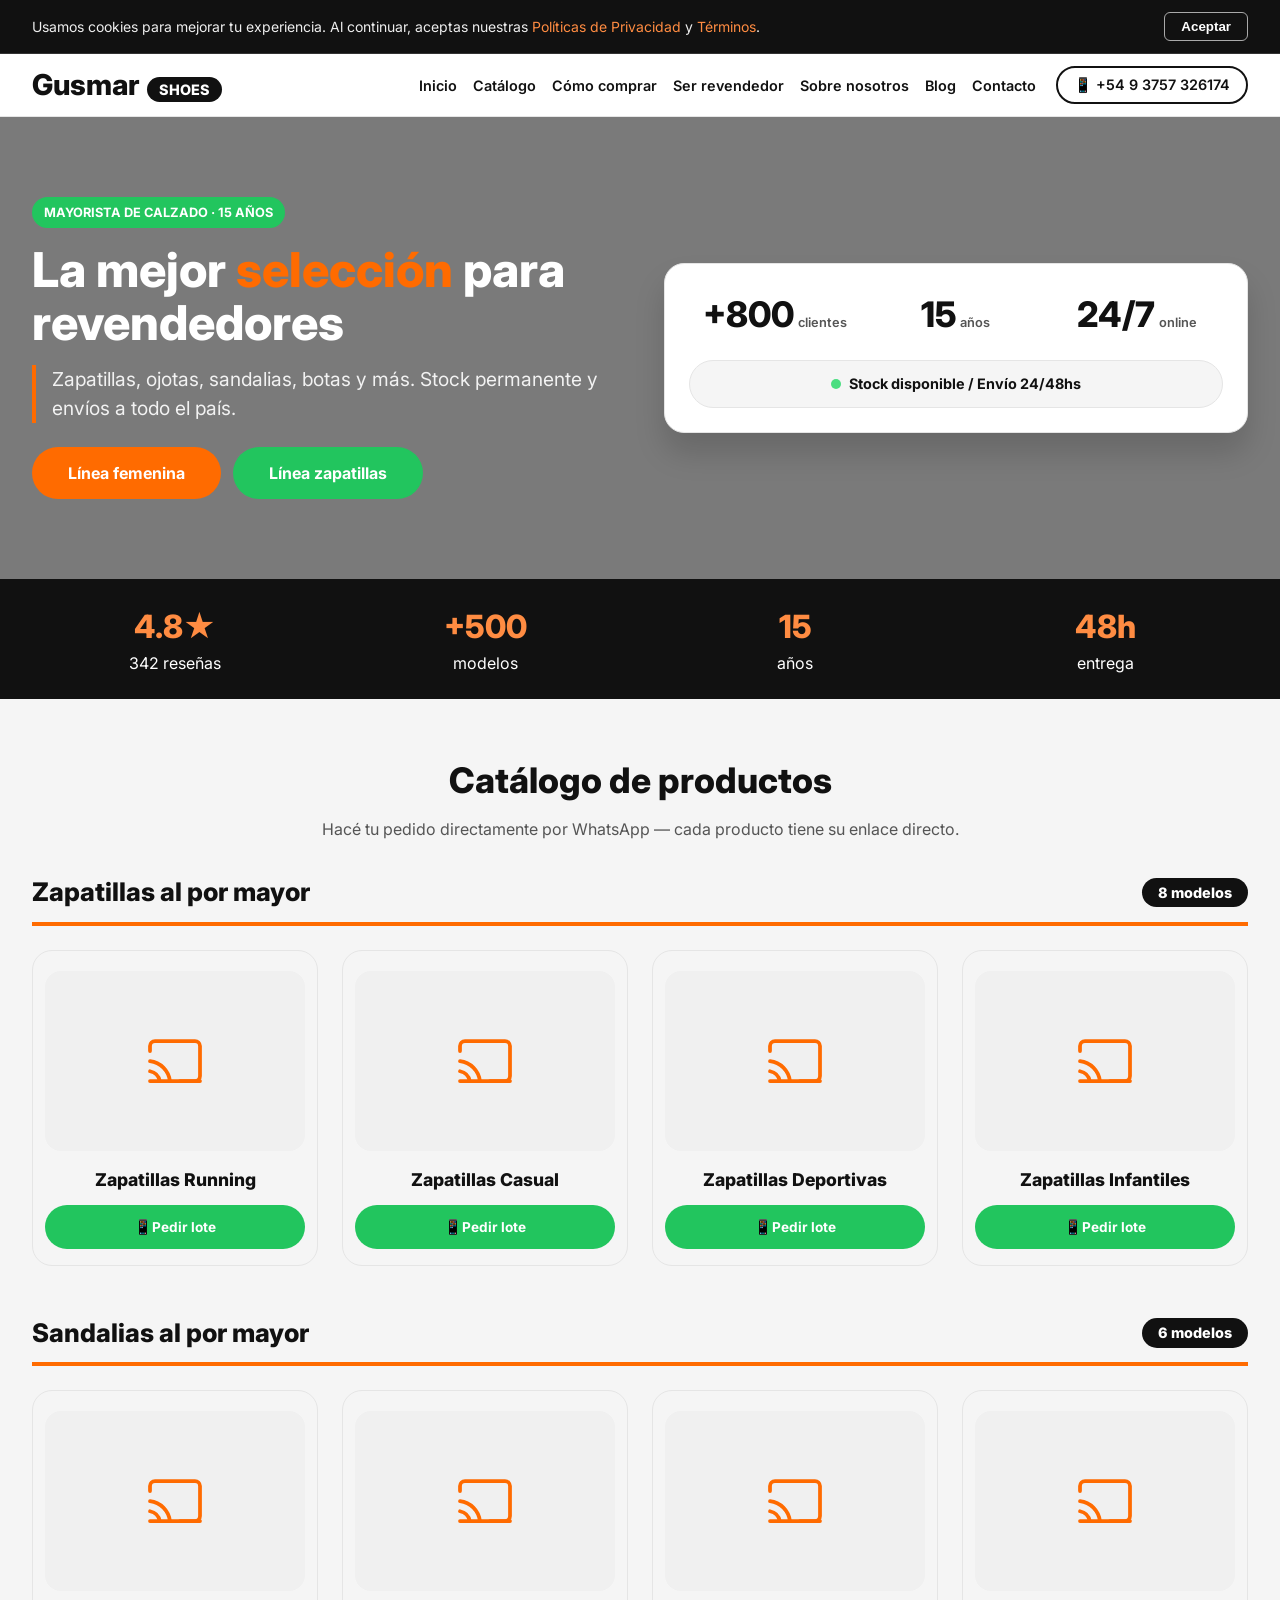
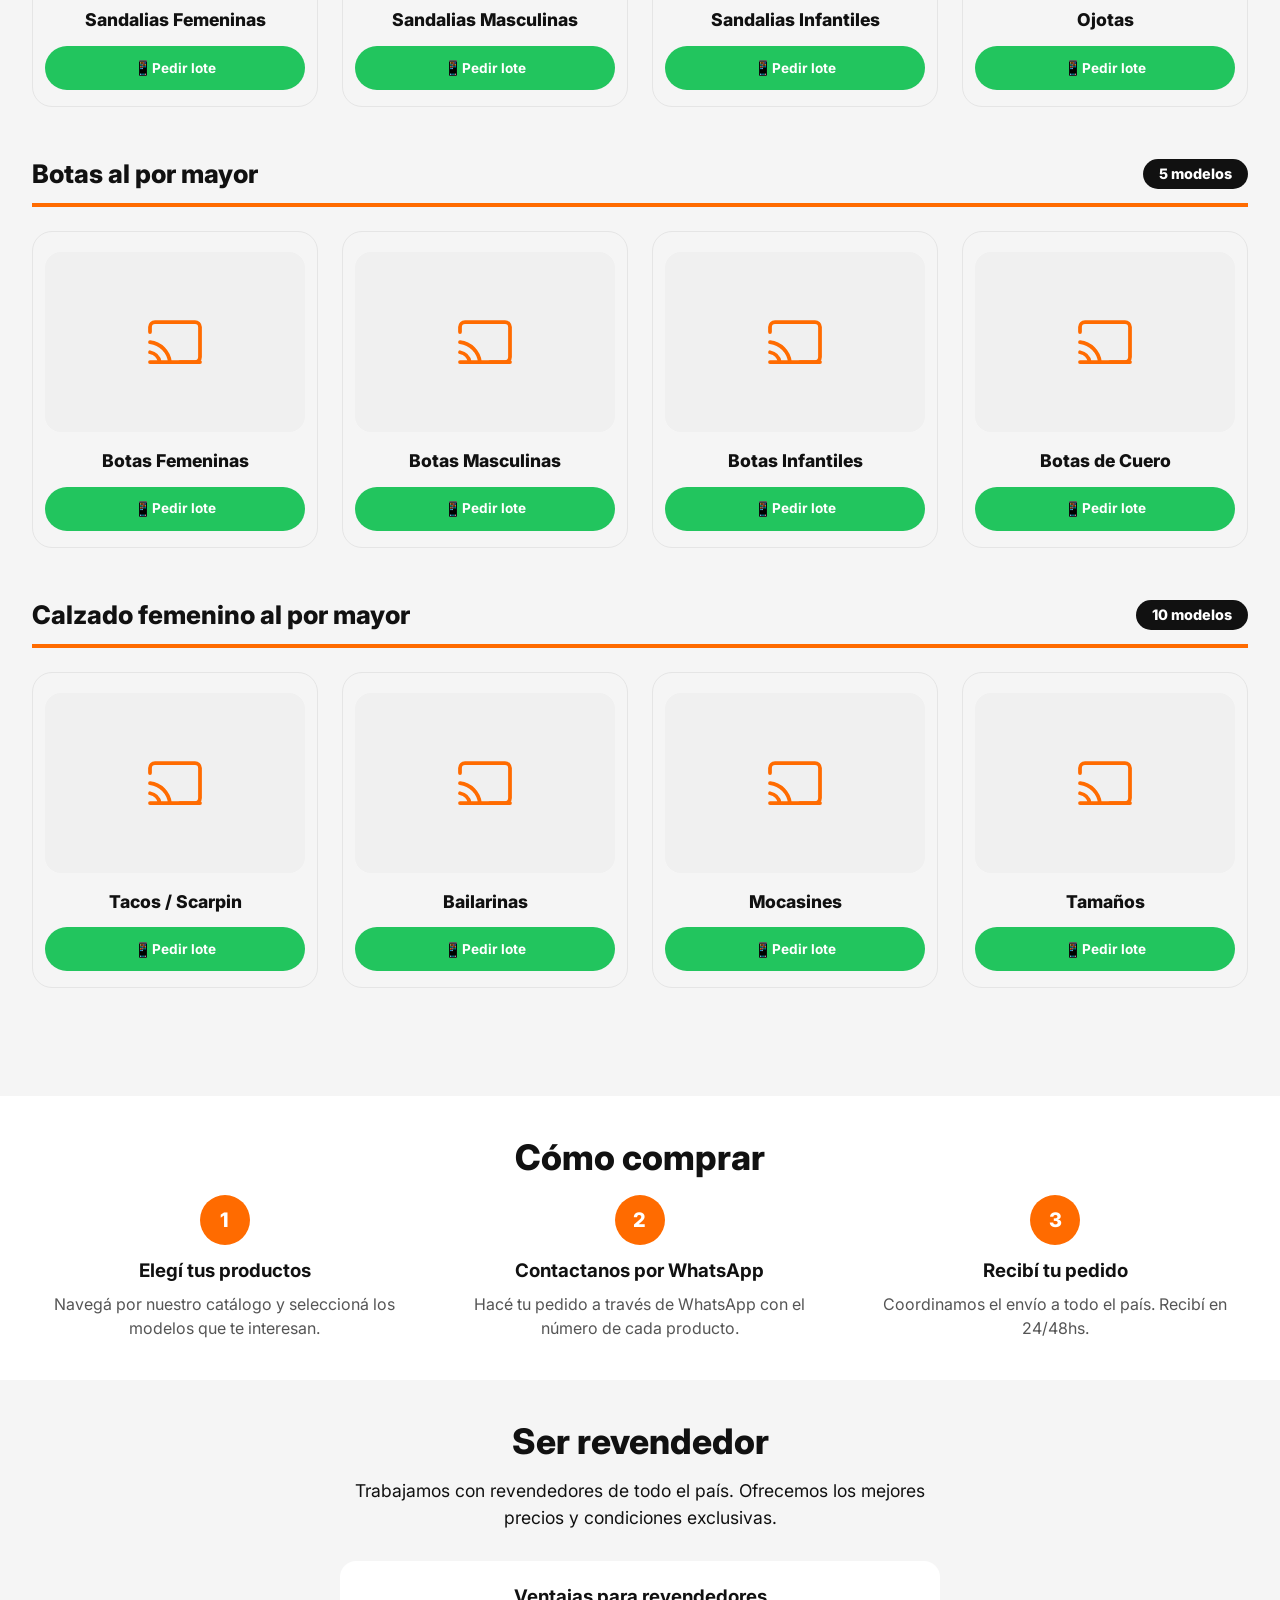
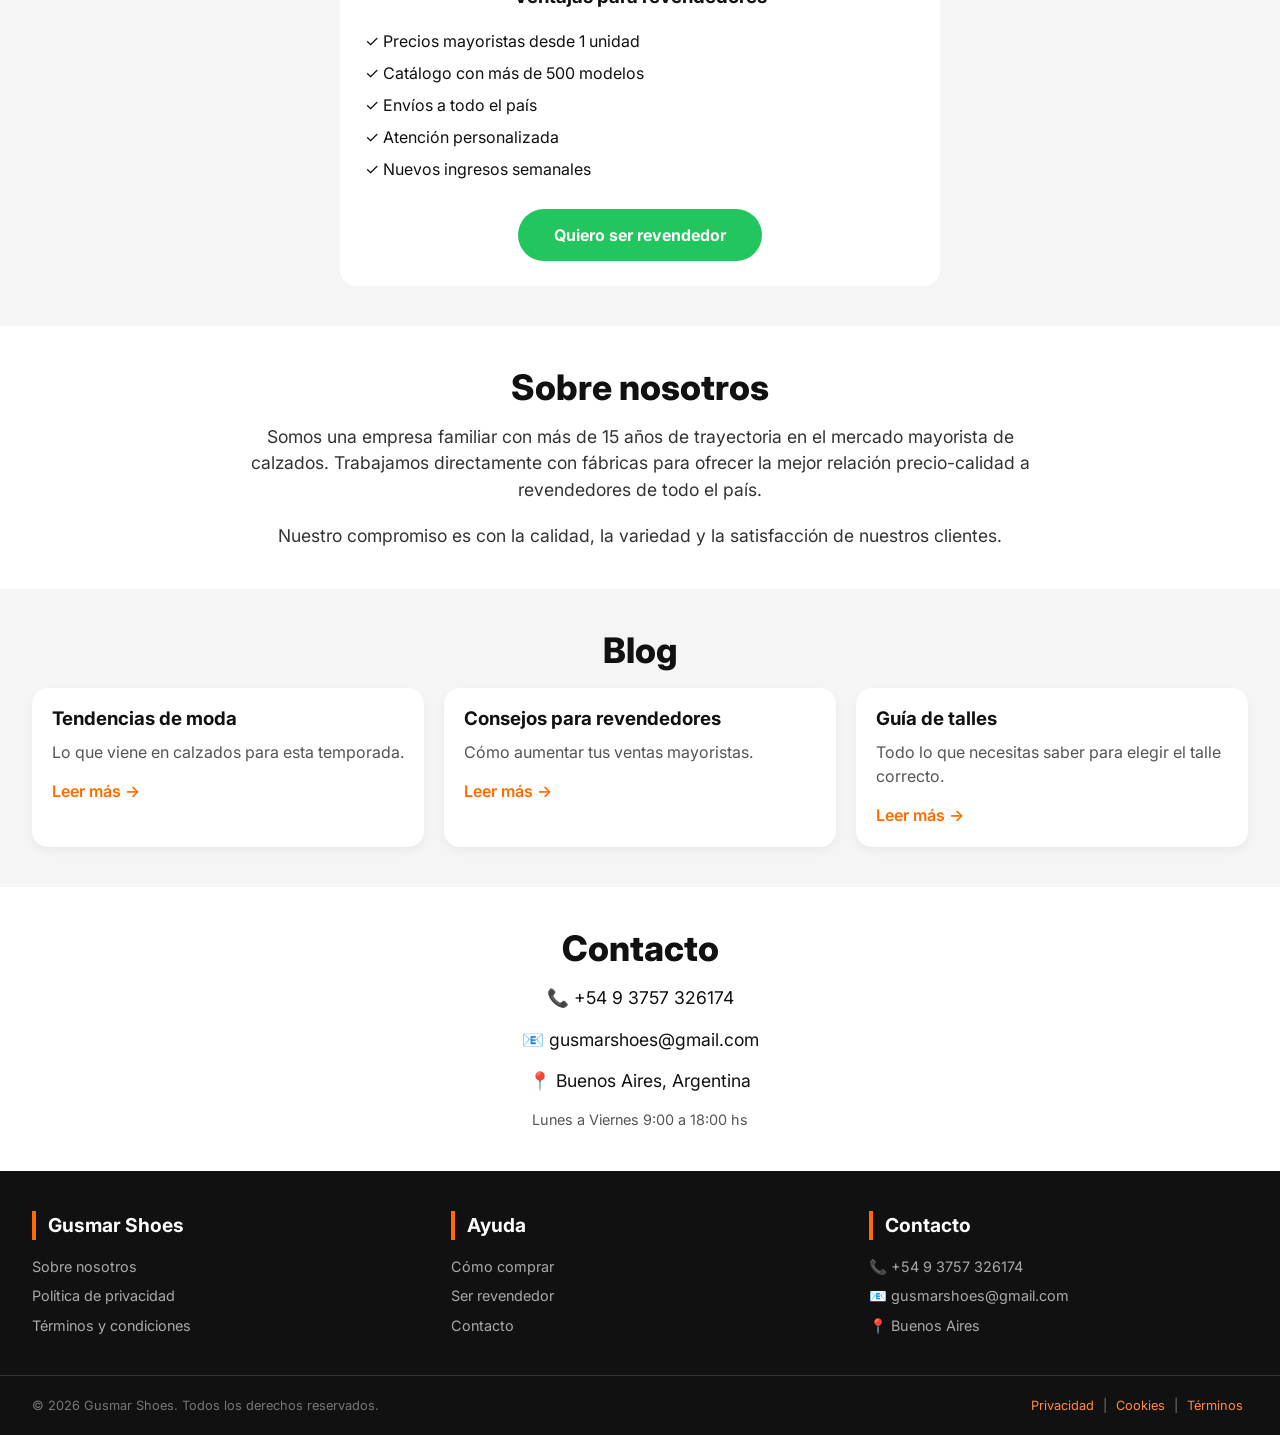
==== commit 6b6a4ba9: "Update index.html" ====
--- a/index.html
+++ b/index.html
@@ -58,18 +58,49 @@
   <!-- Pré-conexões e recursos -->
   <link rel="preconnect" href="https://fonts.googleapis.com">
   <link rel="preconnect" href="https://fonts.gstatic.com" crossorigin>
-  <link rel="preload" href="styles.css" as="style">
-  <link rel="preload" href="script.js" as="script">
-  
-  <!-- CSS externo -->
-  <link rel="stylesheet" href="styles.css">
+  
+  <!-- CSS Crítico INLINE para primeiro paint -->
+  <style>
+    /* RESET MÍNIMO CRÍTICO */
+    *{margin:0;padding:0;box-sizing:border-box;}
+    body{font-family:system-ui,-apple-system,sans-serif;background:#fff;color:#111;line-height:1.5;overflow-x:hidden;}
+    .container{width:100%;max-width:1280px;margin:0 auto;padding:0 16px;}
+    .btn-cta{background:#FF6B00;color:#fff;padding:12px 24px;border-radius:40px;font-weight:700;text-decoration:none;display:inline-block;}
+    .btn-green{background:#22C55E;color:#fff;padding:12px 24px;border-radius:40px;font-weight:700;text-decoration:none;display:inline-block;}
+    .cookie-bar{background:#111;color:#eee;padding:12px 0;border-bottom:1px solid #333;}
+    .main-header{background:#fff;border-bottom:1px solid #E5E5E5;padding:12px 0;position:sticky;top:0;z-index:1000;}
+    .header-flex{display:flex;justify-content:space-between;align-items:center;}
+    .logo h1{font-size:1.5rem;font-weight:800;color:#111;}
+    .logo span{background:#111;color:#fff;padding:4px 8px;border-radius:40px;font-size:0.7rem;margin-left:4px;}
+    @media (min-width:1024px){.nav-menu{display:flex;align-items:center;gap:20px;}}
+    .nav-list{display:flex;gap:16px;list-style:none;}
+    .nav-list a{text-decoration:none;color:#111;font-weight:600;font-size:0.9rem;}
+    .hamburger{display:flex;flex-direction:column;cursor:pointer;gap:6px;}
+    .hamburger span{width:28px;height:3px;background:#111;border-radius:3px;}
+    @media (min-width:1024px){.hamburger{display:none;}}
+    .hero{position:relative;background:#F5F5F5;padding:60px 0;background-image:url('https://images.unsplash.com/photo-1542291026-7eec264c27ff?ixlib=rb-4.0.3&auto=format&fit=crop&w=2070&q=80');background-position:center;background-size:cover;}
+    .hero::before{content:"";position:absolute;top:0;left:0;width:100%;height:100%;background:rgba(0,0,0,0.5);z-index:1;}
+    .hero .container{position:relative;z-index:2;}
+    .hero-content{color:#fff;}
+    .hero-content h2{font-size:2.2rem;font-weight:800;color:#fff;}
+    @media (min-width:768px){.hero-content h2{font-size:2.8rem;}}
+    .hero-content .highlight{color:#FF6B00;}
+    .hero-badge{background:#22C55E;color:#fff;padding:6px 12px;border-radius:40px;font-size:0.8rem;font-weight:700;display:inline-block;margin-bottom:16px;}
+  </style>
+  
+  <!-- CSS não crítico carregado com media="print" e depois aplicado -->
+  <link rel="stylesheet" href="styles.css" media="print" onload="this.media='all'">
+  <noscript><link rel="stylesheet" href="styles.css"></noscript>
+  
+  <!-- Google Fonts com font-display: swap -->
+  <link href="https://fonts.googleapis.com/css2?family=Inter:opsz,wght@14..32,400;14..32,600;14..32,700;14..32,800&display=swap" rel="stylesheet">
 </head>
 <body>
   <!-- Cookie bar -->
   <div class="cookie-bar">
     <div class="container cookie-content">
-      <p>Usamos cookies para mejorar tu experiencia. Al continuar, aceptas nuestras <a href="#">Políticas de Privacidad</a> y <a href="#">Términos</a>.</p>
-      <button class="btn-cookie">Aceptar</button>
+      <p>Usamos cookies para mejorar tu experiencia. Al continuar, aceptas nuestras <a href="#" aria-label="Políticas de Privacidad">Políticas de Privacidad</a> y <a href="#" aria-label="Términos">Términos</a>.</p>
+      <button class="btn-cookie" aria-label="Aceptar cookies">Aceptar</button>
     </div>
   </div>
 
@@ -81,12 +112,12 @@
       </div>
       
       <!-- Menú desktop -->
-      <nav class="nav-menu">
+      <nav class="nav-menu" aria-label="Navegación principal">
         <ul class="nav-list">
-          <li><a href="#inicio">Inicio</a></li>
+          <li><a href="#inicio" aria-current="page">Inicio</a></li>
           <li class="has-submenu">
-            <a href="#catalogo">Catálogo</a>
-            <ul class="submenu">
+            <a href="#catalogo" aria-haspopup="true" aria-expanded="false">Catálogo</a>
+            <ul class="submenu" aria-label="submenu">
               <li><a href="#zapatillas-mayorista">Zapatillas</a></li>
               <li><a href="#sandalias-mayorista">Sandalias</a></li>
               <li><a href="#botas-mayorista">Botas</a></li>
@@ -100,20 +131,20 @@
           <li><a href="#contacto">Contacto</a></li>
         </ul>
         <div class="nav-whatsapp">
-          <a href="https://wa.me/5493757326174" target="_blank">📱 +54 9 3757 326174</a>
+          <a href="https://wa.me/5493757326174" target="_blank" aria-label="WhatsApp +54 9 3757 326174">📱 +54 9 3757 326174</a>
         </div>
       </nav>
 
       <!-- Hamburguesa -->
-      <div class="hamburger" id="hamburger">
+      <button class="hamburger" id="hamburger" aria-label="Abrir menú" aria-expanded="false">
         <span></span>
         <span></span>
         <span></span>
-      </div>
+      </button>
     </div>
 
     <!-- Menú mobile -->
-    <div class="mobile-menu" id="mobileMenu">
+    <div class="mobile-menu" id="mobileMenu" aria-hidden="true">
       <ul class="mobile-list">
         <li><a href="#inicio">Inicio</a></li>
         <li>
@@ -138,7 +169,7 @@
   </header>
 
   <!-- HERO -->
-  <section class="hero" id="inicio">
+  <section class="hero" id="inicio" aria-label="Sección principal">
     <div class="container">
       <div class="hero-grid">
         <div class="hero-content">
@@ -146,8 +177,8 @@
           <h2>La mejor <span class="highlight">selección</span> para revendedores</h2>
           <p>Zapatillas, ojotas, sandalias, botas y más. Stock permanente y envíos a todo el país.</p>
           <div class="hero-buttons">
-            <a href="#calzado-femenino-mayorista" class="btn-cta">Línea femenina</a>
-            <a href="#zapatillas-mayorista" class="btn-green">Línea zapatillas</a>
+            <a href="#calzado-femenino-mayorista" class="btn-cta" aria-label="Ver línea femenina">Línea femenina</a>
+            <a href="#zapatillas-mayorista" class="btn-green" aria-label="Ver línea zapatillas">Línea zapatillas</a>
           </div>
         </div>
         <div class="hero-stats">
@@ -157,7 +188,7 @@
             <div class="stat-item"><span class="stat-value">24/7</span> <span class="stat-label">online</span></div>
           </div>
           <div class="disponibilidad">
-            <span class="dot-verde"></span> <strong>Stock disponible / Envío 24/48hs</strong>
+            <span class="dot-verde" role="presentation"></span> <strong>Stock disponible / Envío 24/48hs</strong>
           </div>
         </div>
       </div>
@@ -175,7 +206,7 @@
   </div>
 
   <!-- CATÁLOGO -->
-  <section class="categorias" id="catalogo">
+  <section class="categorias" id="catalogo" aria-label="Catálogo de productos">
     <div class="container">
       <h2 class="section-title">Catálogo de productos</h2>
       <div class="section-sub">Hacé tu pedido directamente por WhatsApp — cada producto tiene su enlace directo.</div>
@@ -183,7 +214,7 @@
       <!-- Zapatillas -->
       <div class="categoria-grupo" id="zapatillas-mayorista">
         <div class="grupo-titulo">
-          Zapatillas al por mayor <span class="badge">8 modelos</span>
+          Zapatillas al por mayor <span class="badge" aria-label="8 modelos disponibles">8 modelos</span>
         </div>
         <div class="card-grid">
           <div class="card-producto">
@@ -195,7 +226,7 @@
               </div>
             </div>
             <div class="card-title">Zapatillas Running</div>
-            <a href="https://wa.me/5493757326174?text=Hola%2C%20quiero%20comprar%20Zapatillas%20Running%20(por%20mayor)" target="_blank" class="btn-wa">Pedir lote</a>
+            <a href="https://wa.me/5493757326174?text=Hola%2C%20quiero%20comprar%20Zapatillas%20Running%20(por%20mayor)" target="_blank" class="btn-wa" aria-label="Pedir lote de Zapatillas Running por WhatsApp">Pedir lote</a>
           </div>
           <div class="card-producto">
             <div class="slide-container">
@@ -409,6 +440,12 @@
           <h3 style="margin-bottom: 10px;">Contactanos por WhatsApp</h3>
           <p style="color: #555;">Hacé tu pedido a través de WhatsApp con el número de cada producto.</p>
         </div>
+        <div>
+          <div style="background: #FF6B00; color: white; width: 50px; height: 50px; border-radius: 50%; display: flex; align-items: center; justify-content: center; margin: 0 auto 15px; font-size: 20px; font-weight: 800;">3</div>
+          <h3 style="margin-bottom: 10px;">Recibí tu pedido</h3>
+          <p style="color: #555;">Coordinamos el envío a todo el país. Recibí en 24/48hs.</p>
+        </div>
+      </div>
       </div>
     </div>
   </section>
@@ -483,7 +520,7 @@
   </section>
 
   <!-- FOOTER -->
-  <footer class="footer">
+  <footer class="footer" aria-label="Rodapé">
     <div class="container footer-grid">
       <div class="footer-col">
         <h4>Gusmar Shoes</h4>
@@ -516,7 +553,7 @@
     </div>
   </footer>
 
-  <!-- JS externo con defer -->
+  <!-- JS externo com defer -->
   <script src="script.js" defer></script>
 </body>
 </html>
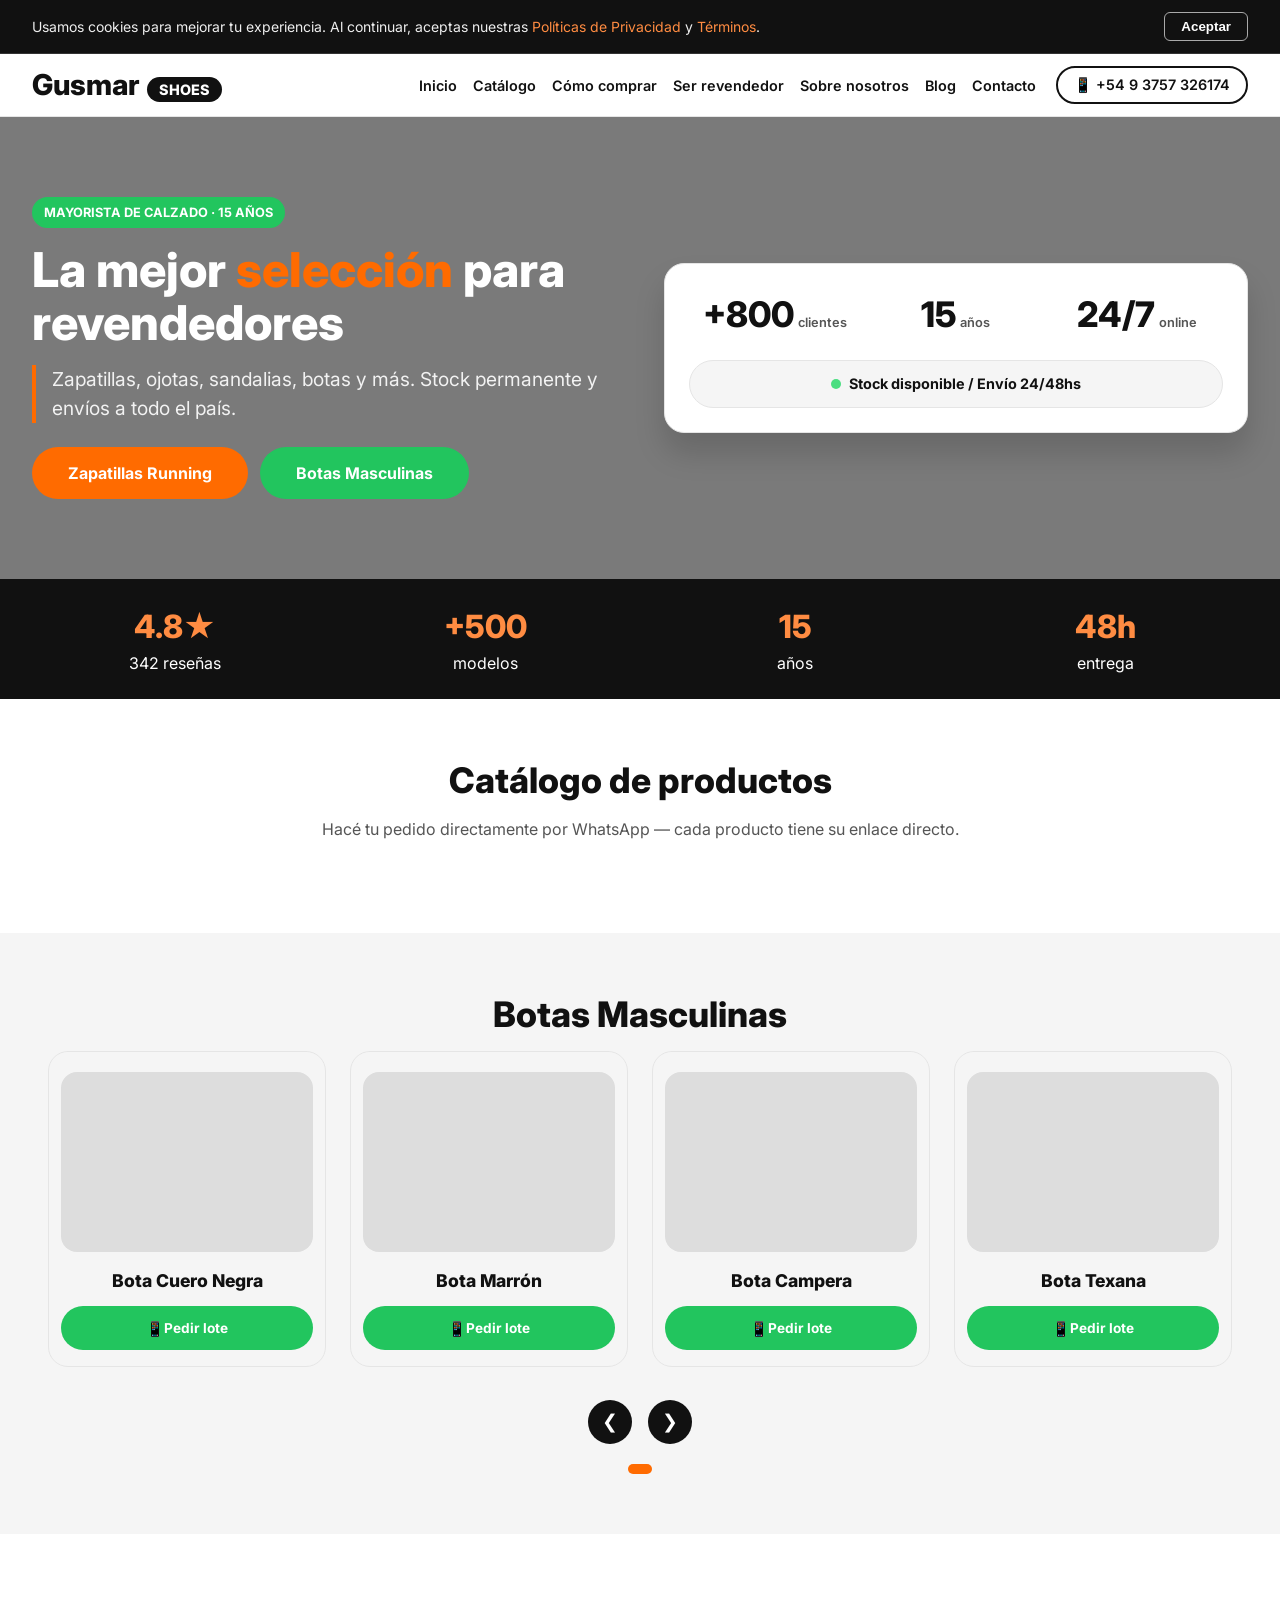
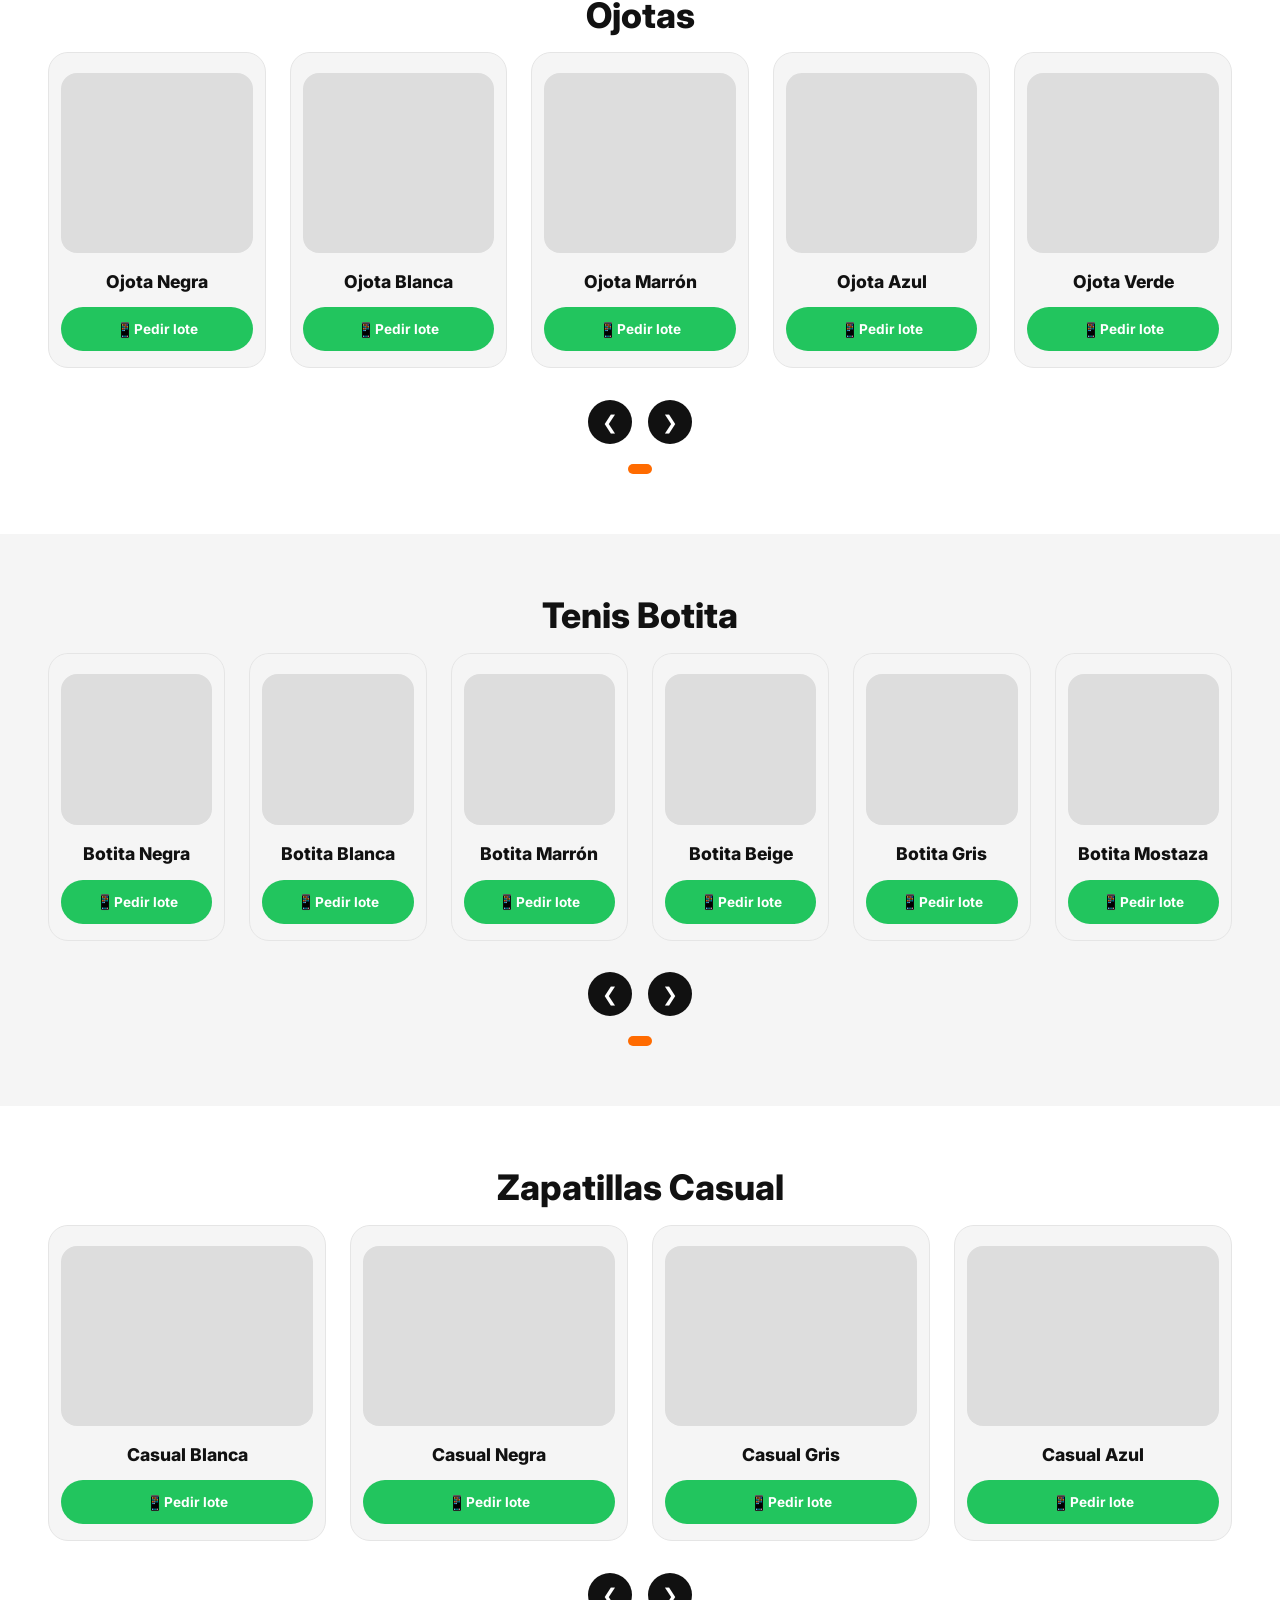
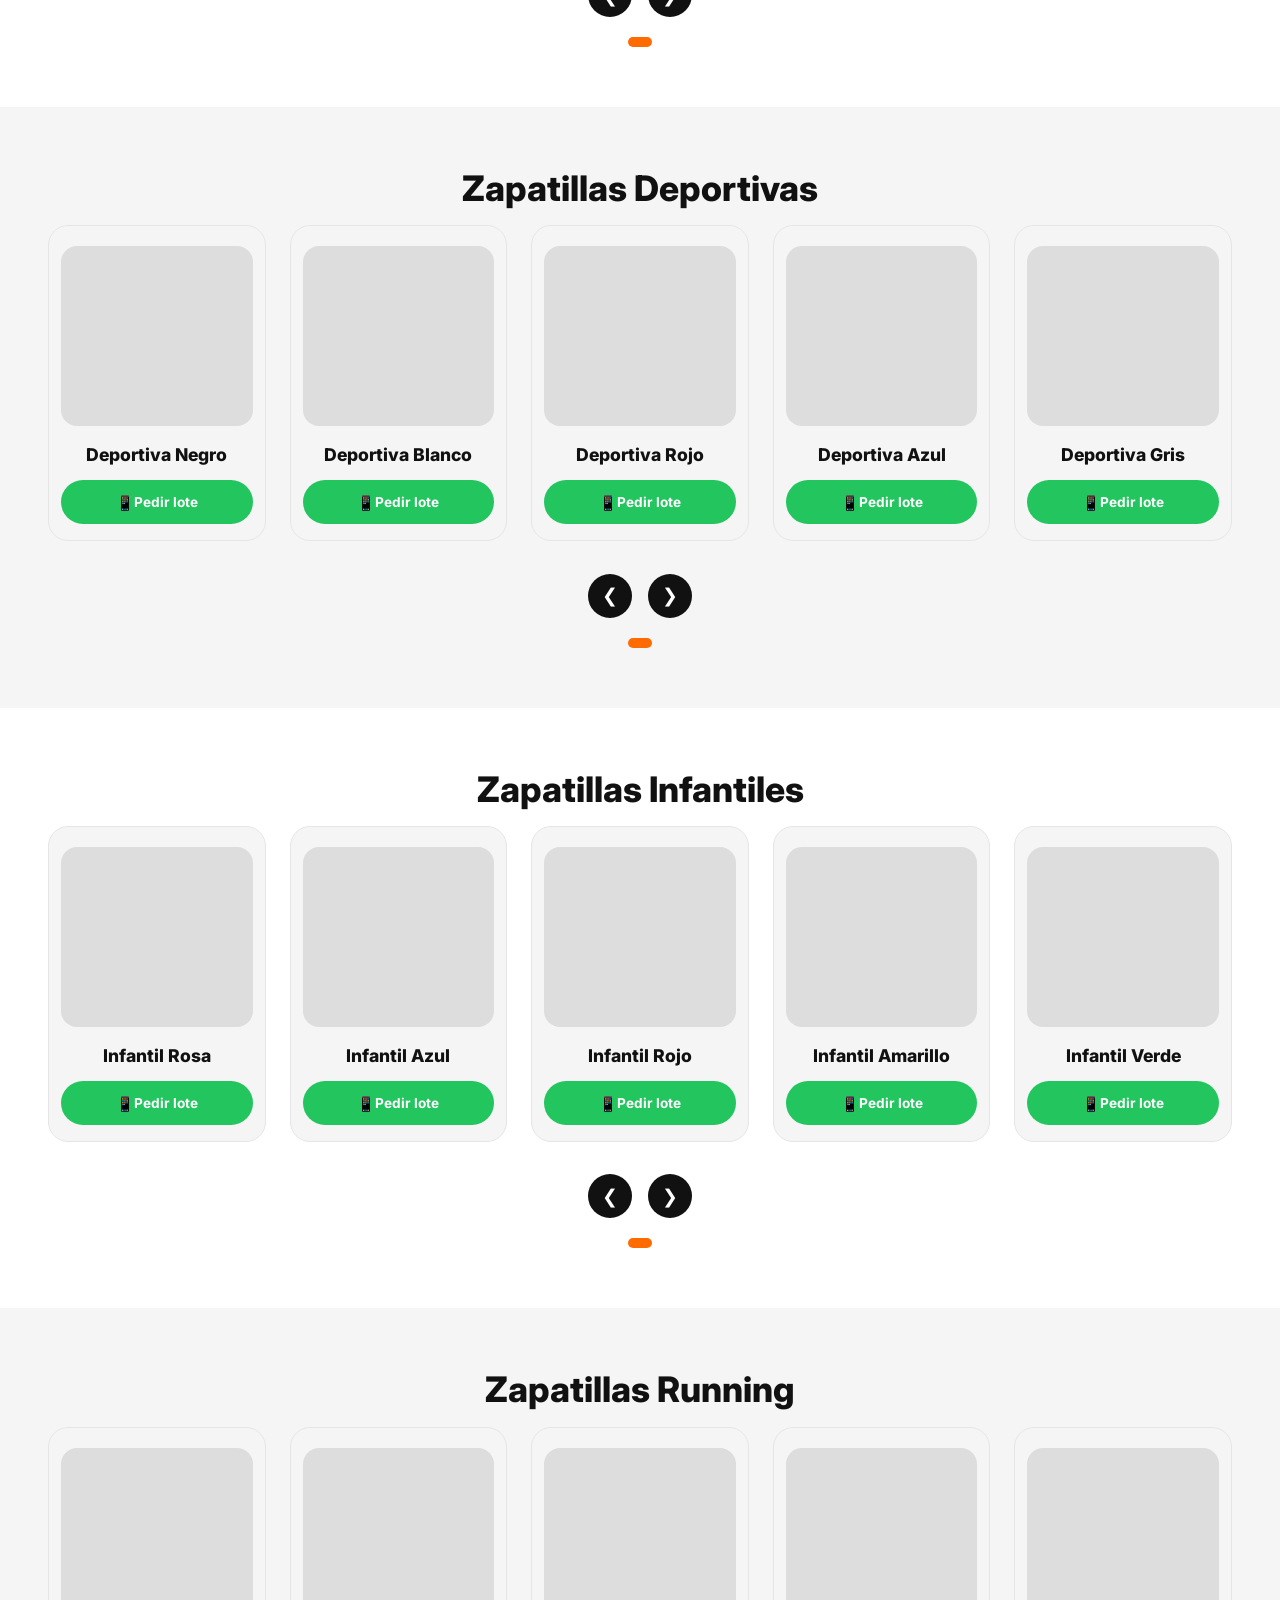
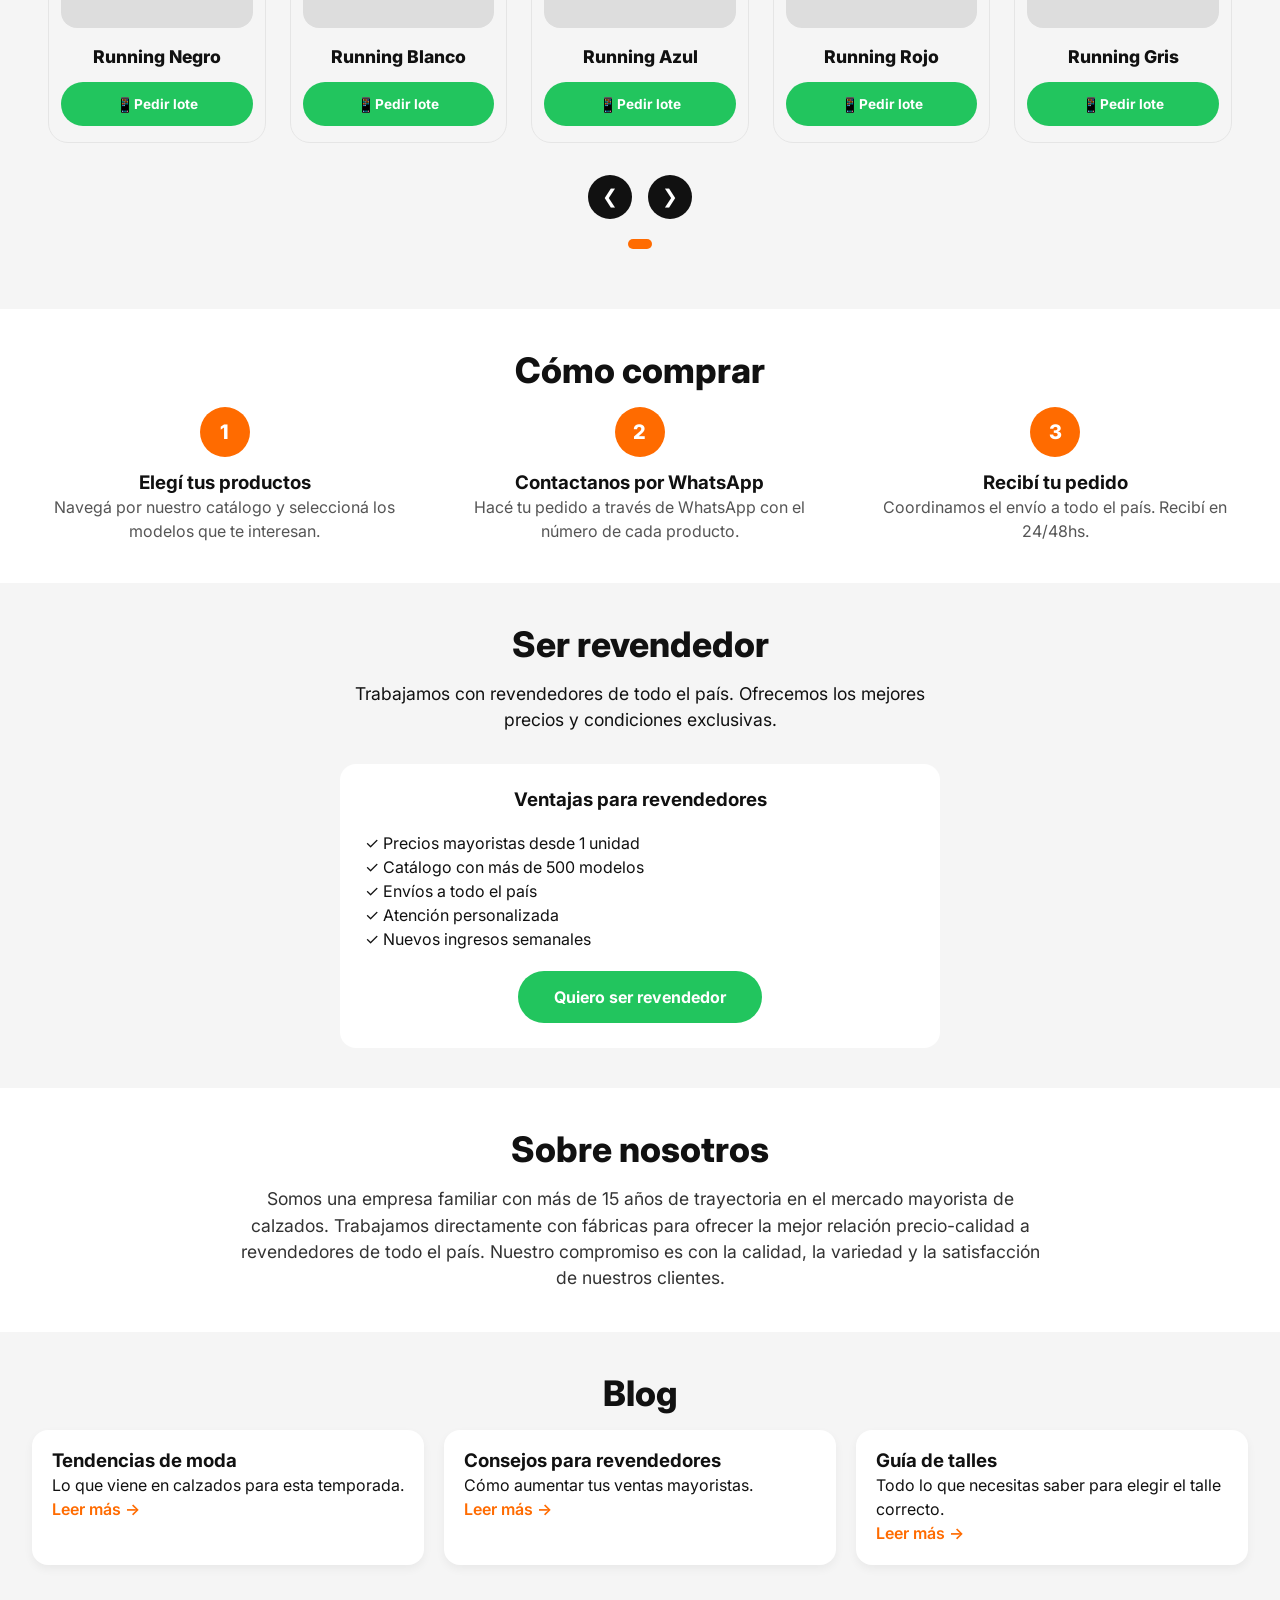
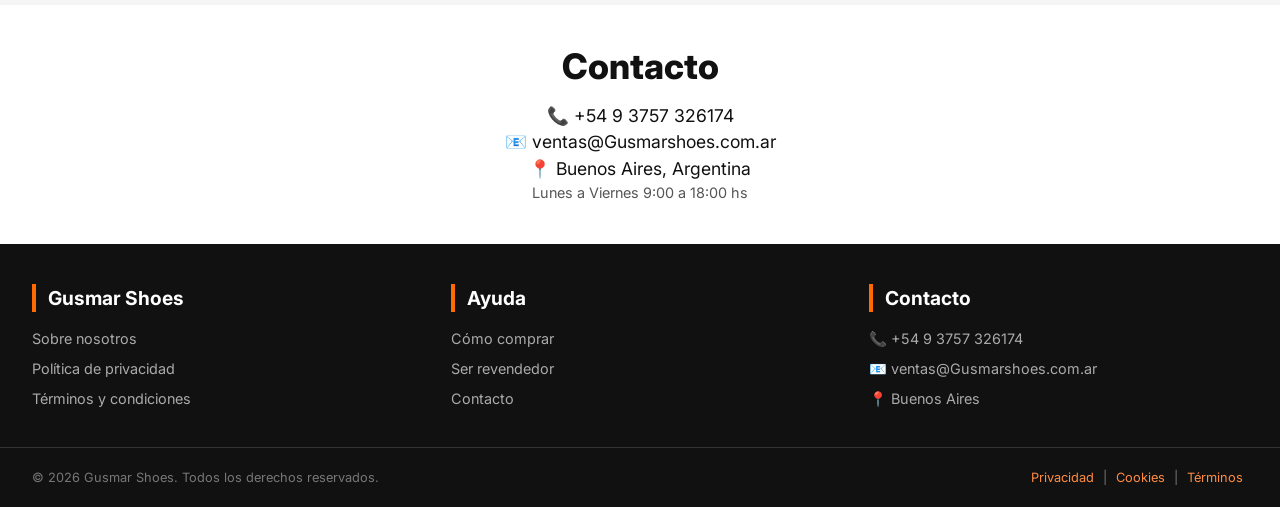
==== commit 18645b36: "Update index.html Nome de "Gusman" por "Gusmar"" ====
--- a/index.html
+++ b/index.html
@@ -6,7 +6,7 @@
   <title>Gusmar Shoes | Mayorista de calzados en Argentina</title>
   <meta name="description" content="Distribuidor mayorista de calzados: zapatillas, ojotas, sandalias, botas. Envíos a todo el país. Gusmar Shoes, la confianza del revendedor.">
   
-  <!-- FAVICON -->
+  <!-- FAVICON - Coloca aquí la URL de tu favicon -->
   <link rel="icon" type="image/png" href="/favicon.png">
   <link rel="icon" type="image/svg+xml" href="/favicon.svg">
   <link rel="apple-touch-icon" href="/apple-touch-icon.png">
@@ -20,9 +20,6 @@
   <meta property="og:description" content="Calzados para niñas, niños y adultos. Stock permanente. Pedidos por WhatsApp.">
   <meta property="og:image" content="https://ejemplo.com/og-Gusmar.jpg">
   
-  <!-- Twitter -->
-  <meta name="twitter:card" content="summary_large_image">
-  
   <!-- Schema.org -->
   <script type="application/ld+json">
   {
@@ -32,7 +29,7 @@
     "description": "Mayorista de calzados con amplia trayectoria en Argentina.",
     "url": "https://www.Gusmarshoes.com.ar",
     "telephone": "+54-9-3757-326174",
-    "email": "gusmarshoes@gmail.com",
+    "email": "ventas@Gusmarshoes.com.ar",
     "address": {
       "@type": "PostalAddress",
       "addressLocality": "Buenos Aires",
@@ -55,52 +52,862 @@
   }
   </script>
   
-  <!-- Pré-conexões e recursos -->
+  <!-- Fonte Inter -->
   <link rel="preconnect" href="https://fonts.googleapis.com">
   <link rel="preconnect" href="https://fonts.gstatic.com" crossorigin>
+  <link href="https://fonts.googleapis.com/css2?family=Inter:opsz,wght@14..32,400;14..32,600;14..32,700;14..32,800&display=swap" rel="stylesheet">
   
-  <!-- CSS Crítico INLINE para primeiro paint -->
   <style>
-    /* RESET MÍNIMO CRÍTICO */
-    *{margin:0;padding:0;box-sizing:border-box;}
-    body{font-family:system-ui,-apple-system,sans-serif;background:#fff;color:#111;line-height:1.5;overflow-x:hidden;}
-    .container{width:100%;max-width:1280px;margin:0 auto;padding:0 16px;}
-    .btn-cta{background:#FF6B00;color:#fff;padding:12px 24px;border-radius:40px;font-weight:700;text-decoration:none;display:inline-block;}
-    .btn-green{background:#22C55E;color:#fff;padding:12px 24px;border-radius:40px;font-weight:700;text-decoration:none;display:inline-block;}
-    .cookie-bar{background:#111;color:#eee;padding:12px 0;border-bottom:1px solid #333;}
-    .main-header{background:#fff;border-bottom:1px solid #E5E5E5;padding:12px 0;position:sticky;top:0;z-index:1000;}
-    .header-flex{display:flex;justify-content:space-between;align-items:center;}
-    .logo h1{font-size:1.5rem;font-weight:800;color:#111;}
-    .logo span{background:#111;color:#fff;padding:4px 8px;border-radius:40px;font-size:0.7rem;margin-left:4px;}
-    @media (min-width:1024px){.nav-menu{display:flex;align-items:center;gap:20px;}}
-    .nav-list{display:flex;gap:16px;list-style:none;}
-    .nav-list a{text-decoration:none;color:#111;font-weight:600;font-size:0.9rem;}
-    .hamburger{display:flex;flex-direction:column;cursor:pointer;gap:6px;}
-    .hamburger span{width:28px;height:3px;background:#111;border-radius:3px;}
-    @media (min-width:1024px){.hamburger{display:none;}}
-    .hero{position:relative;background:#F5F5F5;padding:60px 0;background-image:url('https://images.unsplash.com/photo-1542291026-7eec264c27ff?ixlib=rb-4.0.3&auto=format&fit=crop&w=2070&q=80');background-position:center;background-size:cover;}
-    .hero::before{content:"";position:absolute;top:0;left:0;width:100%;height:100%;background:rgba(0,0,0,0.5);z-index:1;}
-    .hero .container{position:relative;z-index:2;}
-    .hero-content{color:#fff;}
-    .hero-content h2{font-size:2.2rem;font-weight:800;color:#fff;}
-    @media (min-width:768px){.hero-content h2{font-size:2.8rem;}}
-    .hero-content .highlight{color:#FF6B00;}
-    .hero-badge{background:#22C55E;color:#fff;padding:6px 12px;border-radius:40px;font-size:0.8rem;font-weight:700;display:inline-block;margin-bottom:16px;}
+    /* RESET Y PROPORCIÓN DE COLORES */
+    * {
+      margin: 0;
+      padding: 0;
+      box-sizing: border-box;
+    }
+    html {
+      scroll-behavior: smooth;
+      font-size: 16px;
+    }
+    body {
+      font-family: 'Inter', system-ui, -apple-system, sans-serif;
+      background-color: #FFFFFF;
+      color: #111111;
+      line-height: 1.5;
+      overflow-x: hidden;
+      width: 100%;
+    }
+    .container {
+      width: 100%;
+      max-width: 1280px;
+      margin: 0 auto;
+      padding: 0 16px;
+    }
+    @media (min-width: 640px) {
+      .container {
+        padding: 0 24px;
+      }
+    }
+    @media (min-width: 1024px) {
+      .container {
+        padding: 0 32px;
+      }
+    }
+    
+    h1, h2, h3 {
+      color: #111111;
+      line-height: 1.2;
+    }
+    
+    /* CTA naranja */
+    .btn-cta {
+      background-color: #FF6B00;
+      color: white;
+      transition: background-color 0.2s;
+      padding: 12px 24px;
+      border-radius: 40px;
+      font-weight: 700;
+      text-decoration: none;
+      display: inline-block;
+      border: none;
+      cursor: pointer;
+      font-size: 1rem;
+      text-align: center;
+    }
+    @media (min-width: 768px) {
+      .btn-cta {
+        padding: 14px 36px;
+      }
+    }
+    .btn-cta:hover {
+      background-color: #E85A00;
+    }
+    
+    /* CTA verde */
+    .btn-green {
+      background-color: #22C55E;
+      color: white;
+      transition: background-color 0.2s;
+      padding: 12px 24px;
+      border-radius: 40px;
+      font-weight: 700;
+      text-decoration: none;
+      display: inline-block;
+      border: none;
+      cursor: pointer;
+      font-size: 1rem;
+      text-align: center;
+    }
+    @media (min-width: 768px) {
+      .btn-green {
+        padding: 14px 36px;
+      }
+    }
+    .btn-green:hover {
+      background-color: #16A34A;
+    }
+    
+    /* cookie bar */
+    .cookie-bar {
+      background: #111111;
+      color: #eee;
+      padding: 12px 0;
+      font-size: 0.875rem;
+      border-bottom: 1px solid #333;
+      position: relative;
+      z-index: 1001;
+    }
+    .cookie-content {
+      display: flex;
+      flex-direction: column;
+      align-items: center;
+      gap: 12px;
+    }
+    @media (min-width: 640px) {
+      .cookie-content {
+        flex-direction: row;
+        justify-content: space-between;
+      }
+    }
+    .cookie-content a {
+      color: #FF8C42;
+      text-decoration: none;
+    }
+    .btn-cookie {
+      background: transparent;
+      border: 1px solid #aaa;
+      color: #fff;
+      padding: 6px 16px;
+      border-radius: 6px;
+      font-weight: 600;
+      cursor: pointer;
+      white-space: nowrap;
+    }
+    .btn-cookie:hover {
+      background: #FF6B00;
+      border-color: #FF6B00;
+    }
+
+    /* HEADER CON MENÚ RESPONSIVE */
+    .main-header {
+      background: #FFFFFF;
+      border-bottom: 1px solid #E5E5E5;
+      padding: 12px 0;
+      position: sticky;
+      top: 0;
+      z-index: 1000;
+      width: 100%;
+    }
+    .header-flex {
+      display: flex;
+      justify-content: space-between;
+      align-items: center;
+    }
+    .logo h1 {
+      font-size: 1.5rem;
+      font-weight: 800;
+      color: #111;
+    }
+    @media (min-width: 480px) {
+      .logo h1 {
+        font-size: 1.8rem;
+      }
+    }
+    .logo span {
+      background: #111;
+      color: white;
+      padding: 4px 8px;
+      border-radius: 40px;
+      font-size: 0.7rem;
+      margin-left: 4px;
+      white-space: nowrap;
+    }
+    @media (min-width: 480px) {
+      .logo span {
+        padding: 4px 12px;
+        font-size: 0.9rem;
+        margin-left: 8px;
+      }
+    }
+    
+    /* Menú desktop */
+    .nav-menu {
+      display: none;
+    }
+    @media (min-width: 1024px) {
+      .nav-menu {
+        display: flex;
+        align-items: center;
+        gap: 20px;
+      }
+    }
+    .nav-list {
+      display: flex;
+      gap: 16px;
+      list-style: none;
+      align-items: center;
+    }
+    .nav-list > li {
+      position: relative;
+    }
+    .nav-list a {
+      text-decoration: none;
+      color: #111;
+      font-weight: 600;
+      transition: color 0.2s;
+      padding: 8px 0;
+      font-size: 0.9rem;
+      white-space: nowrap;
+    }
+    .nav-list a:hover {
+      color: #FF6B00;
+    }
+    
+    /* Submenú Catálogo */
+    .has-submenu {
+      position: relative;
+    }
+    .submenu {
+      position: absolute;
+      top: 100%;
+      left: 0;
+      background: white;
+      border: 1px solid #E5E5E5;
+      border-radius: 12px;
+      padding: 8px 0;
+      min-width: 220px;
+      box-shadow: 0 10px 20px rgba(0,0,0,0.1);
+      opacity: 0;
+      visibility: hidden;
+      transform: translateY(10px);
+      transition: all 0.2s;
+      z-index: 100;
+    }
+    .has-submenu:hover .submenu {
+      opacity: 1;
+      visibility: visible;
+      transform: translateY(0);
+    }
+    .submenu li {
+      list-style: none;
+    }
+    .submenu a {
+      display: block;
+      padding: 8px 20px;
+      font-weight: 500;
+      font-size: 0.9rem;
+    }
+    .submenu a:hover {
+      background: #F5F5F5;
+      color: #FF6B00;
+    }
+    
+    .nav-whatsapp a {
+      color: #111;
+      text-decoration: none;
+      font-weight: 600;
+      border: 2px solid #111;
+      padding: 6px 16px;
+      border-radius: 40px;
+      transition: 0.2s;
+      white-space: nowrap;
+      font-size: 0.9rem;
+      display: inline-block;
+    }
+    .nav-whatsapp a:hover {
+      background: #111;
+      color: white;
+    }
+    
+    /* Menú hamburguesa (mobile) */
+    .hamburger {
+      display: flex;
+      flex-direction: column;
+      cursor: pointer;
+      gap: 6px;
+      z-index: 1001;
+    }
+    @media (min-width: 1024px) {
+      .hamburger {
+        display: none;
+      }
+    }
+    .hamburger span {
+      width: 28px;
+      height: 3px;
+      background: #111;
+      border-radius: 3px;
+      transition: 0.3s;
+    }
+    .mobile-menu {
+      position: fixed;
+      top: 70px;
+      left: 0;
+      width: 100%;
+      height: calc(100vh - 70px);
+      background: white;
+      flex-direction: column;
+      padding: 24px 20px;
+      z-index: 999;
+      transform: translateX(-100%);
+      transition: transform 0.3s ease;
+      overflow-y: auto;
+      display: none;
+    }
+    .mobile-menu.active {
+      transform: translateX(0);
+    }
+    @media (max-width: 1023px) {
+      .mobile-menu {
+        display: flex;
+      }
+    }
+    .mobile-list {
+      list-style: none;
+      margin-bottom: 30px;
+    }
+    .mobile-list > li {
+      margin-bottom: 16px;
+    }
+    .mobile-list a {
+      text-decoration: none;
+      color: #111;
+      font-size: 1.3rem;
+      font-weight: 700;
+    }
+    .mobile-submenu {
+      margin-left: 16px;
+      margin-top: 8px;
+    }
+    .mobile-submenu li {
+      margin-bottom: 10px;
+    }
+    .mobile-submenu a {
+      font-size: 1.1rem;
+      font-weight: 500;
+      color: #555;
+    }
+    .mobile-whatsapp a {
+      display: inline-block;
+      border: 2px solid #111;
+      padding: 12px 24px;
+      border-radius: 40px;
+      font-weight: 700;
+      text-decoration: none;
+      color: #111;
+      font-size: 1.1rem;
+    }
+
+    /* HERO - IMAGEN DE FONDO */
+    .hero {
+      position: relative;
+      background-color: #F5F5F5;
+      padding: 60px 0;
+      background-image: url('https://images.unsplash.com/photo-1542291026-7eec264c27ff?ixlib=rb-4.0.3&auto=format&fit=crop&w=2070&q=80');
+      background-attachment: scroll;
+      background-position: center;
+      background-repeat: no-repeat;
+      background-size: cover;
+    }
+    @media (min-width: 768px) {
+      .hero {
+        padding: 80px 0;
+        background-attachment: fixed;
+      }
+    }
+    .hero::before {
+      content: "";
+      position: absolute;
+      top: 0;
+      left: 0;
+      width: 100%;
+      height: 100%;
+      background-color: rgba(0, 0, 0, 0.5);
+      z-index: 1;
+    }
+    .hero .container {
+      position: relative;
+      z-index: 2;
+    }
+    .hero-grid {
+      display: grid;
+      grid-template-columns: 1fr;
+      gap: 40px;
+      align-items: center;
+    }
+    @media (min-width: 768px) {
+      .hero-grid {
+        grid-template-columns: 1fr 1fr;
+        gap: 48px;
+      }
+    }
+    .hero-content {
+      color: white;
+    }
+    .hero-content h2 {
+      font-size: 2.2rem;
+      font-weight: 800;
+      line-height: 1.1;
+      margin-bottom: 16px;
+      color: white;
+    }
+    @media (min-width: 768px) {
+      .hero-content h2 {
+        font-size: 2.8rem;
+      }
+    }
+    @media (min-width: 1024px) {
+      .hero-content h2 {
+        font-size: 3rem;
+      }
+    }
+    .hero-content .highlight {
+      color: #FF6B00;
+    }
+    .hero-content p {
+      font-size: 1rem;
+      color: rgba(255,255,255,0.9);
+      margin-bottom: 24px;
+      border-left: 4px solid #FF6B00;
+      padding-left: 16px;
+    }
+    @media (min-width: 768px) {
+      .hero-content p {
+        font-size: 1.2rem;
+      }
+    }
+    .hero-badge {
+      background: #22C55E;
+      color: white;
+      padding: 6px 12px;
+      border-radius: 40px;
+      font-size: 0.8rem;
+      font-weight: 700;
+      display: inline-block;
+      margin-bottom: 16px;
+    }
+    .hero-buttons {
+      display: flex;
+      gap: 12px;
+      flex-wrap: wrap;
+    }
+    .hero-stats {
+      background: white;
+      padding: 24px;
+      border-radius: 20px;
+      box-shadow: 0 20px 30px rgba(0,0,0,0.15);
+      border: 1px solid #E5E5E5;
+    }
+    .stats-numbers {
+      display: flex;
+      justify-content: space-between;
+      margin-bottom: 20px;
+      gap: 10px;
+      flex-wrap: wrap;
+    }
+    .stat-item {
+      text-align: center;
+      flex: 1;
+      min-width: 80px;
+    }
+    .stat-value {
+      font-size: 1.8rem;
+      font-weight: 800;
+      color: #111;
+    }
+    @media (min-width: 768px) {
+      .stat-value {
+        font-size: 2.2rem;
+      }
+    }
+    .stat-label {
+      font-size: 0.8rem;
+      color: #555;
+      font-weight: 600;
+    }
+    .disponibilidad {
+      display: flex;
+      align-items: center;
+      gap: 8px;
+      background: #F5F5F5;
+      padding: 12px;
+      border-radius: 40px;
+      justify-content: center;
+      font-weight: 700;
+      border: 1px solid #E5E5E5;
+      font-size: 0.9rem;
+      flex-wrap: wrap;
+    }
+    .dot-verde {
+      width: 10px;
+      height: 10px;
+      background: #4ADE80;
+      border-radius: 50%;
+    }
+
+    /* TRUST BANNER */
+    .trust-banner {
+      background: #111111;
+      color: white;
+      padding: 24px 0;
+    }
+    .trust-grid {
+      display: grid;
+      grid-template-columns: repeat(2, 1fr);
+      gap: 20px;
+      text-align: center;
+    }
+    @media (min-width: 640px) {
+      .trust-grid {
+        grid-template-columns: repeat(4, 1fr);
+        gap: 24px;
+      }
+    }
+    .trust-value {
+      font-size: 1.8rem;
+      font-weight: 800;
+      color: #FF8C42;
+    }
+    @media (min-width: 768px) {
+      .trust-value {
+        font-size: 2rem;
+      }
+    }
+
+    /* SECCIONES DE CARRUSEL - CARDS EN SLIDE */
+    .carrusel-section {
+      padding: 40px 0;
+      background: white;
+      overflow: hidden;
+    }
+    @media (min-width: 768px) {
+      .carrusel-section {
+        padding: 60px 0;
+      }
+    }
+    .carrusel-container {
+      position: relative;
+      width: 100%;
+      overflow: hidden;
+    }
+    .carrusel-track {
+      display: flex;
+      transition: transform 1.5s ease-in-out;
+      will-change: transform;
+    }
+    .carrusel-slide {
+      flex: 0 0 100%;
+      display: flex;
+      justify-content: center;
+      gap: 24px;
+      padding: 0 16px;
+    }
+    @media (min-width: 768px) {
+      .carrusel-slide {
+        flex: 0 0 100%;
+        gap: 24px;
+      }
+    }
+    .carrusel-card {
+      flex: 1;
+      min-width: 0;
+    }
+    /* Responsive para cards dentro del slide */
+    @media (max-width: 640px) {
+      .carrusel-slide {
+        flex-direction: column;
+        gap: 20px;
+      }
+      .carrusel-card {
+        width: 100%;
+      }
+    }
+    @media (min-width: 641px) and (max-width: 1024px) {
+      .carrusel-slide {
+        gap: 20px;
+      }
+    }
+    
+    /* Estilo de los cards */
+    .card-producto {
+      background: #F5F5F5;
+      border-radius: 20px;
+      padding: 20px 12px 16px;
+      border: 1px solid #E5E5E5;
+      transition: all 0.2s;
+      display: flex;
+      flex-direction: column;
+      align-items: center;
+      text-align: center;
+      height: 100%;
+    }
+    .card-producto:hover {
+      transform: translateY(-4px);
+      box-shadow: 0 12px 20px rgba(0,0,0,0.08);
+      border-color: #FF6B00;
+    }
+    .card-img {
+      width: 100%;
+      aspect-ratio: 1/1;
+      max-height: 180px;
+      background: #ddd;
+      border-radius: 16px;
+      margin-bottom: 16px;
+      background-size: cover;
+      background-position: center;
+      background-repeat: no-repeat;
+      background-image: url('data:image/svg+xml;utf8,<svg xmlns="http://www.w3.org/2000/svg" width="40" height="40" viewBox="0 0 24 24" fill="none" stroke="%23999" stroke-width="1" stroke-linecap="round" stroke-linejoin="round"><path d="M2 16.1A5 5 0 0 1 5.9 20M2 12.05A9 9 0 0 1 9.95 20M2 8V6a2 2 0 0 1 2-2h16a2 2 0 0 1 2 2v12a2 2 0 0 1-2 2h-6"/><line x1="2" y1="20" x2="22" y2="20"/></svg>');
+    }
+    .card-title {
+      font-weight: 800;
+      font-size: 1.1rem;
+      margin-bottom: 12px;
+      color: #111;
+      flex-grow: 1;
+    }
+    .btn-wa {
+      background-color: #22C55E;
+      color: white;
+      border: none;
+      padding: 10px 12px;
+      border-radius: 40px;
+      font-weight: 700;
+      font-size: 0.85rem;
+      cursor: pointer;
+      width: 100%;
+      text-decoration: none;
+      display: inline-block;
+      margin-top: auto;
+      transition: background 0.2s;
+      min-height: 44px;
+      display: flex;
+      align-items: center;
+      justify-content: center;
+    }
+    .btn-wa:hover {
+      background-color: #16A34A;
+    }
+    .btn-wa::before {
+      content: "📱 ";
+      font-size: 0.9rem;
+    }
+    
+    /* Controles de navegación del carrusel */
+    .carrusel-controls {
+      display: flex;
+      justify-content: center;
+      gap: 16px;
+      margin-top: 32px;
+    }
+    .carrusel-btn {
+      background: #111;
+      color: white;
+      border: none;
+      width: 44px;
+      height: 44px;
+      border-radius: 50%;
+      cursor: pointer;
+      font-size: 1.2rem;
+      transition: background 0.2s;
+    }
+    .carrusel-btn:hover {
+      background: #FF6B00;
+    }
+    .indicadores {
+      display: flex;
+      justify-content: center;
+      gap: 10px;
+      margin-top: 20px;
+    }
+    .indicador {
+      width: 10px;
+      height: 10px;
+      border-radius: 50%;
+      background: #ccc;
+      cursor: pointer;
+      transition: all 0.2s;
+    }
+    .indicador.active {
+      background: #FF6B00;
+      width: 24px;
+      border-radius: 10px;
+    }
+
+    /* CATÁLOGO DE PRODUCTOS - Secciones individuales */
+    .categorias {
+      padding: 40px 0;
+      background: #F5F5F5;
+    }
+    @media (min-width: 768px) {
+      .categorias {
+        padding: 60px 0;
+      }
+    }
+    .section-title {
+      font-size: 1.8rem;
+      font-weight: 800;
+      margin-bottom: 16px;
+      text-align: center;
+    }
+    @media (min-width: 768px) {
+      .section-title {
+        font-size: 2.2rem;
+      }
+    }
+    .section-sub {
+      text-align: center;
+      font-size: 1rem;
+      color: #555;
+      max-width: 700px;
+      margin: 0 auto 32px;
+      padding: 0 16px;
+    }
+
+    /* BENEFICIOS Y SECCIONES */
+    .beneficios {
+      background: white;
+      padding: 40px 0;
+    }
+    .beneficios-grid {
+      display: grid;
+      grid-template-columns: 1fr;
+      gap: 30px;
+      text-align: center;
+    }
+    @media (min-width: 640px) {
+      .beneficios-grid {
+        grid-template-columns: repeat(2, 1fr);
+      }
+    }
+    @media (min-width: 1024px) {
+      .beneficios-grid {
+        grid-template-columns: repeat(4, 1fr);
+      }
+    }
+    .beneficio-item i {
+      font-size: 2rem;
+      font-style: normal;
+      background: #FF6B00;
+      color: white;
+      width: 70px;
+      height: 70px;
+      display: inline-flex;
+      align-items: center;
+      justify-content: center;
+      border-radius: 70px;
+      margin-bottom: 16px;
+    }
+    .beneficio-item h3 {
+      font-size: 1.2rem;
+      margin-bottom: 8px;
+    }
+    .beneficio-item p {
+      color: #333;
+      font-size: 0.95rem;
+    }
+
+    /* BLOG GRID */
+    .blog-grid {
+      display: grid;
+      grid-template-columns: 1fr;
+      gap: 20px;
+    }
+    @media (min-width: 640px) {
+      .blog-grid {
+        grid-template-columns: repeat(2, 1fr);
+      }
+    }
+    @media (min-width: 1024px) {
+      .blog-grid {
+        grid-template-columns: repeat(3, 1fr);
+      }
+    }
+    .blog-card {
+      background: white;
+      padding: 20px;
+      border-radius: 16px;
+      box-shadow: 0 4px 10px rgba(0,0,0,0.05);
+    }
+
+    /* COMO COMPRAR GRID */
+    .pasos-grid {
+      display: grid;
+      grid-template-columns: 1fr;
+      gap: 30px;
+      text-align: center;
+    }
+    @media (min-width: 768px) {
+      .pasos-grid {
+        grid-template-columns: repeat(3, 1fr);
+      }
+    }
+
+    /* FOOTER */
+    .footer {
+      background: #111111;
+      color: #ccc;
+      padding: 40px 0 20px;
+    }
+    .footer-grid {
+      display: grid;
+      grid-template-columns: 1fr;
+      gap: 30px;
+      margin-bottom: 30px;
+    }
+    @media (min-width: 640px) {
+      .footer-grid {
+        grid-template-columns: repeat(3, 1fr);
+        gap: 40px;
+      }
+    }
+    .footer-col h4 {
+      color: white;
+      font-size: 1.2rem;
+      margin-bottom: 16px;
+      border-left: 4px solid #FF6B00;
+      padding-left: 12px;
+    }
+    .footer-col ul {
+      list-style: none;
+    }
+    .footer-col li, .footer-col a {
+      color: #aaa;
+      text-decoration: none;
+      margin-bottom: 8px;
+      display: block;
+      font-size: 0.9rem;
+    }
+    .footer-col a:hover {
+      color: #FF8C42;
+    }
+    .footer-bottom {
+      border-top: 1px solid #333;
+      padding-top: 20px;
+      display: flex;
+      flex-direction: column;
+      align-items: center;
+      gap: 10px;
+      font-size: 0.8rem;
+      color: #777;
+    }
+    @media (min-width: 768px) {
+      .footer-bottom {
+        flex-direction: row;
+        justify-content: space-between;
+      }
+    }
+    .footer-bottom a {
+      color: #FF8C42;
+      text-decoration: none;
+      margin: 0 5px;
+    }
   </style>
-  
-  <!-- CSS não crítico carregado com media="print" e depois aplicado -->
-  <link rel="stylesheet" href="styles.css" media="print" onload="this.media='all'">
-  <noscript><link rel="stylesheet" href="styles.css"></noscript>
-  
-  <!-- Google Fonts com font-display: swap -->
-  <link href="https://fonts.googleapis.com/css2?family=Inter:opsz,wght@14..32,400;14..32,600;14..32,700;14..32,800&display=swap" rel="stylesheet">
 </head>
 <body>
   <!-- Cookie bar -->
   <div class="cookie-bar">
     <div class="container cookie-content">
-      <p>Usamos cookies para mejorar tu experiencia. Al continuar, aceptas nuestras <a href="#" aria-label="Políticas de Privacidad">Políticas de Privacidad</a> y <a href="#" aria-label="Términos">Términos</a>.</p>
-      <button class="btn-cookie" aria-label="Aceptar cookies">Aceptar</button>
+      <p>Usamos cookies para mejorar tu experiencia. Al continuar, aceptas nuestras <a href="#">Políticas de Privacidad</a> y <a href="#">Términos</a>.</p>
+      <button class="btn-cookie">Aceptar</button>
     </div>
   </div>
 
@@ -110,18 +917,19 @@
       <div class="logo">
         <h1>Gusmar<span>SHOES</span></h1>
       </div>
-      
-      <!-- Menú desktop -->
-      <nav class="nav-menu" aria-label="Navegación principal">
+      <nav class="nav-menu">
         <ul class="nav-list">
-          <li><a href="#inicio" aria-current="page">Inicio</a></li>
+          <li><a href="#inicio">Inicio</a></li>
           <li class="has-submenu">
-            <a href="#catalogo" aria-haspopup="true" aria-expanded="false">Catálogo</a>
-            <ul class="submenu" aria-label="submenu">
-              <li><a href="#zapatillas-mayorista">Zapatillas</a></li>
-              <li><a href="#sandalias-mayorista">Sandalias</a></li>
-              <li><a href="#botas-mayorista">Botas</a></li>
-              <li><a href="#calzado-femenino-mayorista">Calzado femenino</a></li>
+            <a href="#catalogo">Catálogo</a>
+            <ul class="submenu">
+              <li><a href="#botas-masculinas">Botas Masculinas</a></li>
+              <li><a href="#ojotas">Ojotas</a></li>
+              <li><a href="#tenis-botita">Tenis Botita</a></li>
+              <li><a href="#zapatillas-casual">Zapatillas Casual</a></li>
+              <li><a href="#zapatillas-deportivas">Zapatillas Deportivas</a></li>
+              <li><a href="#zapatillas-infantiles">Zapatillas Infantiles</a></li>
+              <li><a href="#zapatillas-running">Zapatillas Running</a></li>
             </ul>
           </li>
           <li><a href="#como-comprar">Cómo comprar</a></li>
@@ -131,45 +939,44 @@
           <li><a href="#contacto">Contacto</a></li>
         </ul>
         <div class="nav-whatsapp">
-          <a href="https://wa.me/5493757326174" target="_blank" aria-label="WhatsApp +54 9 3757 326174">📱 +54 9 3757 326174</a>
+          <a href="https://wa.me/5493757326174" target="_blank">📱 +54 9 3757 326174</a>
         </div>
       </nav>
-
-      <!-- Hamburguesa -->
-      <button class="hamburger" id="hamburger" aria-label="Abrir menú" aria-expanded="false">
+      <div class="hamburger" id="hamburger">
         <span></span>
         <span></span>
         <span></span>
-      </button>
-    </div>
-
-    <!-- Menú mobile -->
-    <div class="mobile-menu" id="mobileMenu" aria-hidden="true">
+      </div>
+    </div>
+    <div class="mobile-menu" id="mobileMenu">
       <ul class="mobile-list">
-        <li><a href="#inicio">Inicio</a></li>
+        <li><a href="#inicio" onclick="closeMenu()">Inicio</a></li>
         <li>
-          <a href="#catalogo">Catálogo</a>
+          <a href="#catalogo" onclick="closeMenu()">Catálogo</a>
           <ul class="mobile-submenu">
-            <li><a href="#zapatillas-mayorista">Zapatillas al por mayor</a></li>
-            <li><a href="#sandalias-mayorista">Sandalias al por mayor</a></li>
-            <li><a href="#botas-mayorista">Botas al por mayor</a></li>
-            <li><a href="#calzado-femenino-mayorista">Calzado femenino</a></li>
+            <li><a href="#botas-masculinas" onclick="closeMenu()">Botas Masculinas</a></li>
+            <li><a href="#ojotas" onclick="closeMenu()">Ojotas</a></li>
+            <li><a href="#tenis-botita" onclick="closeMenu()">Tenis Botita</a></li>
+            <li><a href="#zapatillas-casual" onclick="closeMenu()">Zapatillas Casual</a></li>
+            <li><a href="#zapatillas-deportivas" onclick="closeMenu()">Zapatillas Deportivas</a></li>
+            <li><a href="#zapatillas-infantiles" onclick="closeMenu()">Zapatillas Infantiles</a></li>
+            <li><a href="#zapatillas-running" onclick="closeMenu()">Zapatillas Running</a></li>
           </ul>
         </li>
-        <li><a href="#como-comprar">Cómo comprar</a></li>
-        <li><a href="#ser-revendedor">Ser revendedor</a></li>
-        <li><a href="#sobre-nosotros">Sobre nosotros</a></li>
-        <li><a href="#blog">Blog</a></li>
-        <li><a href="#contacto">Contacto</a></li>
+        <li><a href="#como-comprar" onclick="closeMenu()">Cómo comprar</a></li>
+        <li><a href="#ser-revendedor" onclick="closeMenu()">Ser revendedor</a></li>
+        <li><a href="#sobre-nosotros" onclick="closeMenu()">Sobre nosotros</a></li>
+        <li><a href="#blog" onclick="closeMenu()">Blog</a></li>
+        <li><a href="#contacto" onclick="closeMenu()">Contacto</a></li>
       </ul>
       <div class="mobile-whatsapp">
-        <a href="https://wa.me/5493757326174" target="_blank">📱 WhatsApp</a>
+        <a href="https://wa.me/5493757326174" target="_blank" onclick="closeMenu()">📱 WhatsApp</a>
       </div>
     </div>
   </header>
 
   <!-- HERO -->
-  <section class="hero" id="inicio" aria-label="Sección principal">
+  <section class="hero" id="inicio">
     <div class="container">
       <div class="hero-grid">
         <div class="hero-content">
@@ -177,8 +984,8 @@
           <h2>La mejor <span class="highlight">selección</span> para revendedores</h2>
           <p>Zapatillas, ojotas, sandalias, botas y más. Stock permanente y envíos a todo el país.</p>
           <div class="hero-buttons">
-            <a href="#calzado-femenino-mayorista" class="btn-cta" aria-label="Ver línea femenina">Línea femenina</a>
-            <a href="#zapatillas-mayorista" class="btn-green" aria-label="Ver línea zapatillas">Línea zapatillas</a>
+            <a href="#zapatillas-running" class="btn-cta">Zapatillas Running</a>
+            <a href="#botas-masculinas" class="btn-green">Botas Masculinas</a>
           </div>
         </div>
         <div class="hero-stats">
@@ -188,7 +995,7 @@
             <div class="stat-item"><span class="stat-value">24/7</span> <span class="stat-label">online</span></div>
           </div>
           <div class="disponibilidad">
-            <span class="dot-verde" role="presentation"></span> <strong>Stock disponible / Envío 24/48hs</strong>
+            <span class="dot-verde"></span> <strong>Stock disponible / Envío 24/48hs</strong>
           </div>
         </div>
       </div>
@@ -205,247 +1012,162 @@
     </div>
   </div>
 
-  <!-- CATÁLOGO -->
-  <section class="categorias" id="catalogo" aria-label="Catálogo de productos">
+  <!-- CATÁLOGO DE PRODUCTOS EN CARRUSEL -->
+  <div class="carrusel-section" id="catalogo">
     <div class="container">
       <h2 class="section-title">Catálogo de productos</h2>
       <div class="section-sub">Hacé tu pedido directamente por WhatsApp — cada producto tiene su enlace directo.</div>
-      
-      <!-- Zapatillas -->
-      <div class="categoria-grupo" id="zapatillas-mayorista">
-        <div class="grupo-titulo">
-          Zapatillas al por mayor <span class="badge" aria-label="8 modelos disponibles">8 modelos</span>
-        </div>
-        <div class="card-grid">
-          <div class="card-producto">
-            <div class="slide-container">
-              <div class="slide-wrapper">
-                <div class="slide-item slide-img-1" loading="lazy"></div>
-                <div class="slide-item slide-img-2" loading="lazy"></div>
-                <div class="slide-item slide-img-3" loading="lazy"></div>
-              </div>
-            </div>
-            <div class="card-title">Zapatillas Running</div>
-            <a href="https://wa.me/5493757326174?text=Hola%2C%20quiero%20comprar%20Zapatillas%20Running%20(por%20mayor)" target="_blank" class="btn-wa" aria-label="Pedir lote de Zapatillas Running por WhatsApp">Pedir lote</a>
-          </div>
-          <div class="card-producto">
-            <div class="slide-container">
-              <div class="slide-wrapper">
-                <div class="slide-item slide-img-1" loading="lazy"></div>
-                <div class="slide-item slide-img-2" loading="lazy"></div>
-                <div class="slide-item slide-img-3" loading="lazy"></div>
-              </div>
-            </div>
-            <div class="card-title">Zapatillas Casual</div>
-            <a href="https://wa.me/5493757326174?text=Hola%2C%20quiero%20comprar%20Zapatillas%20Casual%20(por%20mayor)" target="_blank" class="btn-wa">Pedir lote</a>
-          </div>
-          <div class="card-producto">
-            <div class="slide-container">
-              <div class="slide-wrapper">
-                <div class="slide-item slide-img-1" loading="lazy"></div>
-                <div class="slide-item slide-img-2" loading="lazy"></div>
-                <div class="slide-item slide-img-3" loading="lazy"></div>
-              </div>
-            </div>
-            <div class="card-title">Zapatillas Deportivas</div>
-            <a href="https://wa.me/5493757326174?text=Hola%2C%20quiero%20comprar%20Zapatillas%20Deportivas%20(por%20mayor)" target="_blank" class="btn-wa">Pedir lote</a>
-          </div>
-          <div class="card-producto">
-            <div class="slide-container">
-              <div class="slide-wrapper">
-                <div class="slide-item slide-img-1" loading="lazy"></div>
-                <div class="slide-item slide-img-2" loading="lazy"></div>
-                <div class="slide-item slide-img-3" loading="lazy"></div>
-              </div>
-            </div>
-            <div class="card-title">Zapatillas Infantiles</div>
-            <a href="https://wa.me/5493757326174?text=Hola%2C%20quiero%20comprar%20Zapatillas%20Infantiles%20(por%20mayor)" target="_blank" class="btn-wa">Pedir lote</a>
+    </div>
+  </div>
+
+  <!-- 1. BOTAS MASCULINAS - 4 cards -->
+  <div class="carrusel-section" id="botas-masculinas" style="background: #F5F5F5;">
+    <div class="container">
+      <h2 class="section-title">Botas Masculinas</h2>
+      <div class="carrusel-container" id="carrusel-botas">
+        <div class="carrusel-track" id="track-botas">
+          <!-- Slide 1 (4 cards) -->
+          <div class="carrusel-slide">
+            <div class="carrusel-card"><div class="card-producto"><div class="card-img" style="background-image: url('https://via.placeholder.com/200x200?text=Bota+1'); background-size: cover;"></div><div class="card-title">Bota Cuero Negra</div><a href="https://wa.me/5493757326174?text=Hola%2C%20quiero%20comprar%20Bota%20Cuero%20Negra%20(por%20mayor)" target="_blank" class="btn-wa">Pedir lote</a></div></div>
+            <div class="carrusel-card"><div class="card-producto"><div class="card-img" style="background-image: url('https://via.placeholder.com/200x200?text=Bota+2'); background-size: cover;"></div><div class="card-title">Bota Marrón</div><a href="https://wa.me/5493757326174?text=Hola%2C%20quiero%20comprar%20Bota%20Marr%C3%B3n%20(por%20mayor)" target="_blank" class="btn-wa">Pedir lote</a></div></div>
+            <div class="carrusel-card"><div class="card-producto"><div class="card-img" style="background-image: url('https://via.placeholder.com/200x200?text=Bota+3'); background-size: cover;"></div><div class="card-title">Bota Campera</div><a href="https://wa.me/5493757326174?text=Hola%2C%20quiero%20comprar%20Bota%20Campera%20(por%20mayor)" target="_blank" class="btn-wa">Pedir lote</a></div></div>
+            <div class="carrusel-card"><div class="card-producto"><div class="card-img" style="background-image: url('https://via.placeholder.com/200x200?text=Bota+4'); background-size: cover;"></div><div class="card-title">Bota Texana</div><a href="https://wa.me/5493757326174?text=Hola%2C%20quiero%20comprar%20Bota%20Texana%20(por%20mayor)" target="_blank" class="btn-wa">Pedir lote</a></div></div>
           </div>
         </div>
-      </div>
-
-      <!-- Sandalias -->
-      <div class="categoria-grupo" id="sandalias-mayorista">
-        <div class="grupo-titulo">
-          Sandalias al por mayor <span class="badge">6 modelos</span>
-        </div>
-        <div class="card-grid">
-          <div class="card-producto">
-            <div class="slide-container">
-              <div class="slide-wrapper">
-                <div class="slide-item slide-img-1" loading="lazy"></div>
-                <div class="slide-item slide-img-2" loading="lazy"></div>
-                <div class="slide-item slide-img-3" loading="lazy"></div>
-              </div>
-            </div>
-            <div class="card-title">Sandalias Femeninas</div>
-            <a href="https://wa.me/5493757326174?text=Hola%2C%20quiero%20comprar%20Sandalias%20Femeninas%20(por%20mayor)" target="_blank" class="btn-wa">Pedir lote</a>
-          </div>
-          <div class="card-producto">
-            <div class="slide-container">
-              <div class="slide-wrapper">
-                <div class="slide-item slide-img-1" loading="lazy"></div>
-                <div class="slide-item slide-img-2" loading="lazy"></div>
-                <div class="slide-item slide-img-3" loading="lazy"></div>
-              </div>
-            </div>
-            <div class="card-title">Sandalias Masculinas</div>
-            <a href="https://wa.me/5493757326174?text=Hola%2C%20quiero%20comprar%20Sandalias%20Masculinas%20(por%20mayor)" target="_blank" class="btn-wa">Pedir lote</a>
-          </div>
-          <div class="card-producto">
-            <div class="slide-container">
-              <div class="slide-wrapper">
-                <div class="slide-item slide-img-1" loading="lazy"></div>
-                <div class="slide-item slide-img-2" loading="lazy"></div>
-                <div class="slide-item slide-img-3" loading="lazy"></div>
-              </div>
-            </div>
-            <div class="card-title">Sandalias Infantiles</div>
-            <a href="https://wa.me/5493757326174?text=Hola%2C%20quiero%20comprar%20Sandalias%20Infantiles%20(por%20mayor)" target="_blank" class="btn-wa">Pedir lote</a>
-          </div>
-          <div class="card-producto">
-            <div class="slide-container">
-              <div class="slide-wrapper">
-                <div class="slide-item slide-img-1" loading="lazy"></div>
-                <div class="slide-item slide-img-2" loading="lazy"></div>
-                <div class="slide-item slide-img-3" loading="lazy"></div>
-              </div>
-            </div>
-            <div class="card-title">Ojotas</div>
-            <a href="https://wa.me/5493757326174?text=Hola%2C%20quiero%20comprar%20Ojotas%20(por%20mayor)" target="_blank" class="btn-wa">Pedir lote</a>
+        <div class="carrusel-controls"><button class="carrusel-btn prev" data-carrusel="botas">❮</button><button class="carrusel-btn next" data-carrusel="botas">❯</button></div>
+        <div class="indicadores" id="indicadores-botas"></div>
+      </div>
+    </div>
+  </div>
+
+  <!-- 2. OJOTAS - 5 cards -->
+  <div class="carrusel-section" id="ojotas" style="background: white;">
+    <div class="container">
+      <h2 class="section-title">Ojotas</h2>
+      <div class="carrusel-container" id="carrusel-ojotas">
+        <div class="carrusel-track" id="track-ojotas">
+          <div class="carrusel-slide">
+            <div class="carrusel-card"><div class="card-producto"><div class="card-img" style="background-image: url('https://via.placeholder.com/200x200?text=Ojota+1'); background-size: cover;"></div><div class="card-title">Ojota Negra</div><a href="https://wa.me/5493757326174?text=Hola%2C%20quiero%20comprar%20Ojota%20Negra%20(por%20mayor)" target="_blank" class="btn-wa">Pedir lote</a></div></div>
+            <div class="carrusel-card"><div class="card-producto"><div class="card-img" style="background-image: url('https://via.placeholder.com/200x200?text=Ojota+2'); background-size: cover;"></div><div class="card-title">Ojota Blanca</div><a href="https://wa.me/5493757326174?text=Hola%2C%20quiero%20comprar%20Ojota%20Blanca%20(por%20mayor)" target="_blank" class="btn-wa">Pedir lote</a></div></div>
+            <div class="carrusel-card"><div class="card-producto"><div class="card-img" style="background-image: url('https://via.placeholder.com/200x200?text=Ojota+3'); background-size: cover;"></div><div class="card-title">Ojota Marrón</div><a href="https://wa.me/5493757326174?text=Hola%2C%20quiero%20comprar%20Ojota%20Marr%C3%B3n%20(por%20mayor)" target="_blank" class="btn-wa">Pedir lote</a></div></div>
+            <div class="carrusel-card"><div class="card-producto"><div class="card-img" style="background-image: url('https://via.placeholder.com/200x200?text=Ojota+4'); background-size: cover;"></div><div class="card-title">Ojota Azul</div><a href="https://wa.me/5493757326174?text=Hola%2C%20quiero%20comprar%20Ojota%20Azul%20(por%20mayor)" target="_blank" class="btn-wa">Pedir lote</a></div></div>
+            <div class="carrusel-card"><div class="card-producto"><div class="card-img" style="background-image: url('https://via.placeholder.com/200x200?text=Ojota+5'); background-size: cover;"></div><div class="card-title">Ojota Verde</div><a href="https://wa.me/5493757326174?text=Hola%2C%20quiero%20comprar%20Ojota%20Verde%20(por%20mayor)" target="_blank" class="btn-wa">Pedir lote</a></div></div>
           </div>
         </div>
-      </div>
-
-      <!-- Botas -->
-      <div class="categoria-grupo" id="botas-mayorista">
-        <div class="grupo-titulo">
-          Botas al por mayor <span class="badge">5 modelos</span>
-        </div>
-        <div class="card-grid">
-          <div class="card-producto">
-            <div class="slide-container">
-              <div class="slide-wrapper">
-                <div class="slide-item slide-img-1" loading="lazy"></div>
-                <div class="slide-item slide-img-2" loading="lazy"></div>
-                <div class="slide-item slide-img-3" loading="lazy"></div>
-              </div>
-            </div>
-            <div class="card-title">Botas Femeninas</div>
-            <a href="https://wa.me/5493757326174?text=Hola%2C%20quiero%20comprar%20Botas%20Femeninas%20(por%20mayor)" target="_blank" class="btn-wa">Pedir lote</a>
-          </div>
-          <div class="card-producto">
-            <div class="slide-container">
-              <div class="slide-wrapper">
-                <div class="slide-item slide-img-1" loading="lazy"></div>
-                <div class="slide-item slide-img-2" loading="lazy"></div>
-                <div class="slide-item slide-img-3" loading="lazy"></div>
-              </div>
-            </div>
-            <div class="card-title">Botas Masculinas</div>
-            <a href="https://wa.me/5493757326174?text=Hola%2C%20quiero%20comprar%20Botas%20Masculinas%20(por%20mayor)" target="_blank" class="btn-wa">Pedir lote</a>
-          </div>
-          <div class="card-producto">
-            <div class="slide-container">
-              <div class="slide-wrapper">
-                <div class="slide-item slide-img-1" loading="lazy"></div>
-                <div class="slide-item slide-img-2" loading="lazy"></div>
-                <div class="slide-item slide-img-3" loading="lazy"></div>
-              </div>
-            </div>
-            <div class="card-title">Botas Infantiles</div>
-            <a href="https://wa.me/5493757326174?text=Hola%2C%20quiero%20comprar%20Botas%20Infantiles%20(por%20mayor)" target="_blank" class="btn-wa">Pedir lote</a>
-          </div>
-          <div class="card-producto">
-            <div class="slide-container">
-              <div class="slide-wrapper">
-                <div class="slide-item slide-img-1" loading="lazy"></div>
-                <div class="slide-item slide-img-2" loading="lazy"></div>
-                <div class="slide-item slide-img-3" loading="lazy"></div>
-              </div>
-            </div>
-            <div class="card-title">Botas de Cuero</div>
-            <a href="https://wa.me/5493757326174?text=Hola%2C%20quiero%20comprar%20Botas%20de%20Cuero%20(por%20mayor)" target="_blank" class="btn-wa">Pedir lote</a>
+        <div class="carrusel-controls"><button class="carrusel-btn prev" data-carrusel="ojotas">❮</button><button class="carrusel-btn next" data-carrusel="ojotas">❯</button></div>
+        <div class="indicadores" id="indicadores-ojotas"></div>
+      </div>
+    </div>
+  </div>
+
+  <!-- 3. TENIS BOTITA - 6 cards -->
+  <div class="carrusel-section" id="tenis-botita" style="background: #F5F5F5;">
+    <div class="container">
+      <h2 class="section-title">Tenis Botita</h2>
+      <div class="carrusel-container" id="carrusel-botita">
+        <div class="carrusel-track" id="track-botita">
+          <div class="carrusel-slide">
+            <div class="carrusel-card"><div class="card-producto"><div class="card-img" style="background-image: url('https://via.placeholder.com/200x200?text=Botita+1'); background-size: cover;"></div><div class="card-title">Botita Negra</div><a href="https://wa.me/5493757326174?text=Hola%2C%20quiero%20comprar%20Botita%20Negra%20(por%20mayor)" target="_blank" class="btn-wa">Pedir lote</a></div></div>
+            <div class="carrusel-card"><div class="card-producto"><div class="card-img" style="background-image: url('https://via.placeholder.com/200x200?text=Botita+2'); background-size: cover;"></div><div class="card-title">Botita Blanca</div><a href="https://wa.me/5493757326174?text=Hola%2C%20quiero%20comprar%20Botita%20Blanca%20(por%20mayor)" target="_blank" class="btn-wa">Pedir lote</a></div></div>
+            <div class="carrusel-card"><div class="card-producto"><div class="card-img" style="background-image: url('https://via.placeholder.com/200x200?text=Botita+3'); background-size: cover;"></div><div class="card-title">Botita Marrón</div><a href="https://wa.me/5493757326174?text=Hola%2C%20quiero%20comprar%20Botita%20Marr%C3%B3n%20(por%20mayor)" target="_blank" class="btn-wa">Pedir lote</a></div></div>
+            <div class="carrusel-card"><div class="card-producto"><div class="card-img" style="background-image: url('https://via.placeholder.com/200x200?text=Botita+4'); background-size: cover;"></div><div class="card-title">Botita Beige</div><a href="https://wa.me/5493757326174?text=Hola%2C%20quiero%20comprar%20Botita%20Beige%20(por%20mayor)" target="_blank" class="btn-wa">Pedir lote</a></div></div>
+            <div class="carrusel-card"><div class="card-producto"><div class="card-img" style="background-image: url('https://via.placeholder.com/200x200?text=Botita+5'); background-size: cover;"></div><div class="card-title">Botita Gris</div><a href="https://wa.me/5493757326174?text=Hola%2C%20quiero%20comprar%20Botita%20Gris%20(por%20mayor)" target="_blank" class="btn-wa">Pedir lote</a></div></div>
+            <div class="carrusel-card"><div class="card-producto"><div class="card-img" style="background-image: url('https://via.placeholder.com/200x200?text=Botita+6'); background-size: cover;"></div><div class="card-title">Botita Mostaza</div><a href="https://wa.me/5493757326174?text=Hola%2C%20quiero%20comprar%20Botita%20Mostaza%20(por%20mayor)" target="_blank" class="btn-wa">Pedir lote</a></div></div>
           </div>
         </div>
-      </div>
-
-      <!-- Calzado femenino -->
-      <div class="categoria-grupo" id="calzado-femenino-mayorista">
-        <div class="grupo-titulo">
-          Calzado femenino al por mayor <span class="badge">10 modelos</span>
-        </div>
-        <div class="card-grid">
-          <div class="card-producto">
-            <div class="slide-container">
-              <div class="slide-wrapper">
-                <div class="slide-item slide-img-1" loading="lazy"></div>
-                <div class="slide-item slide-img-2" loading="lazy"></div>
-                <div class="slide-item slide-img-3" loading="lazy"></div>
-              </div>
-            </div>
-            <div class="card-title">Tacos / Scarpin</div>
-            <a href="https://wa.me/5493757326174?text=Hola%2C%20quiero%20comprar%20Tacos%20Scarpin%20(por%20mayor)" target="_blank" class="btn-wa">Pedir lote</a>
-          </div>
-          <div class="card-producto">
-            <div class="slide-container">
-              <div class="slide-wrapper">
-                <div class="slide-item slide-img-1" loading="lazy"></div>
-                <div class="slide-item slide-img-2" loading="lazy"></div>
-                <div class="slide-item slide-img-3" loading="lazy"></div>
-              </div>
-            </div>
-            <div class="card-title">Bailarinas</div>
-            <a href="https://wa.me/5493757326174?text=Hola%2C%20quiero%20comprar%20Bailarinas%20(por%20mayor)" target="_blank" class="btn-wa">Pedir lote</a>
-          </div>
-          <div class="card-producto">
-            <div class="slide-container">
-              <div class="slide-wrapper">
-                <div class="slide-item slide-img-1" loading="lazy"></div>
-                <div class="slide-item slide-img-2" loading="lazy"></div>
-                <div class="slide-item slide-img-3" loading="lazy"></div>
-              </div>
-            </div>
-            <div class="card-title">Mocasines</div>
-            <a href="https://wa.me/5493757326174?text=Hola%2C%20quiero%20comprar%20Mocasines%20(por%20mayor)" target="_blank" class="btn-wa">Pedir lote</a>
-          </div>
-          <div class="card-producto">
-            <div class="slide-container">
-              <div class="slide-wrapper">
-                <div class="slide-item slide-img-1" loading="lazy"></div>
-                <div class="slide-item slide-img-2" loading="lazy"></div>
-                <div class="slide-item slide-img-3" loading="lazy"></div>
-              </div>
-            </div>
-            <div class="card-title">Tamaños</div>
-            <a href="https://wa.me/5493757326174?text=Hola%2C%20quiero%20comprar%20Tama%C3%B1os%20(por%20mayor)" target="_blank" class="btn-wa">Pedir lote</a>
+        <div class="carrusel-controls"><button class="carrusel-btn prev" data-carrusel="botita">❮</button><button class="carrusel-btn next" data-carrusel="botita">❯</button></div>
+        <div class="indicadores" id="indicadores-botita"></div>
+      </div>
+    </div>
+  </div>
+
+  <!-- 4. ZAPATILLAS CASUAL - 4 cards -->
+  <div class="carrusel-section" id="zapatillas-casual" style="background: white;">
+    <div class="container">
+      <h2 class="section-title">Zapatillas Casual</h2>
+      <div class="carrusel-container" id="carrusel-casual">
+        <div class="carrusel-track" id="track-casual">
+          <div class="carrusel-slide">
+            <div class="carrusel-card"><div class="card-producto"><div class="card-img" style="background-image: url('https://via.placeholder.com/200x200?text=Casual+1'); background-size: cover;"></div><div class="card-title">Casual Blanca</div><a href="https://wa.me/5493757326174?text=Hola%2C%20quiero%20comprar%20Casual%20Blanca%20(por%20mayor)" target="_blank" class="btn-wa">Pedir lote</a></div></div>
+            <div class="carrusel-card"><div class="card-producto"><div class="card-img" style="background-image: url('https://via.placeholder.com/200x200?text=Casual+2'); background-size: cover;"></div><div class="card-title">Casual Negra</div><a href="https://wa.me/5493757326174?text=Hola%2C%20quiero%20comprar%20Casual%20Negra%20(por%20mayor)" target="_blank" class="btn-wa">Pedir lote</a></div></div>
+            <div class="carrusel-card"><div class="card-producto"><div class="card-img" style="background-image: url('https://via.placeholder.com/200x200?text=Casual+3'); background-size: cover;"></div><div class="card-title">Casual Gris</div><a href="https://wa.me/5493757326174?text=Hola%2C%20quiero%20comprar%20Casual%20Gris%20(por%20mayor)" target="_blank" class="btn-wa">Pedir lote</a></div></div>
+            <div class="carrusel-card"><div class="card-producto"><div class="card-img" style="background-image: url('https://via.placeholder.com/200x200?text=Casual+4'); background-size: cover;"></div><div class="card-title">Casual Azul</div><a href="https://wa.me/5493757326174?text=Hola%2C%20quiero%20comprar%20Casual%20Azul%20(por%20mayor)" target="_blank" class="btn-wa">Pedir lote</a></div></div>
           </div>
         </div>
-      </div>
-    </div>
-  </section>
+        <div class="carrusel-controls"><button class="carrusel-btn prev" data-carrusel="casual">❮</button><button class="carrusel-btn next" data-carrusel="casual">❯</button></div>
+        <div class="indicadores" id="indicadores-casual"></div>
+      </div>
+    </div>
+  </div>
+
+  <!-- 5. ZAPATILLAS DEPORTIVAS - 5 cards -->
+  <div class="carrusel-section" id="zapatillas-deportivas" style="background: #F5F5F5;">
+    <div class="container">
+      <h2 class="section-title">Zapatillas Deportivas</h2>
+      <div class="carrusel-container" id="carrusel-deportivas">
+        <div class="carrusel-track" id="track-deportivas">
+          <div class="carrusel-slide">
+            <div class="carrusel-card"><div class="card-producto"><div class="card-img" style="background-image: url('https://via.placeholder.com/200x200?text=Deportiva+1'); background-size: cover;"></div><div class="card-title">Deportiva Negro</div><a href="https://wa.me/5493757326174?text=Hola%2C%20quiero%20comprar%20Deportiva%20Negro%20(por%20mayor)" target="_blank" class="btn-wa">Pedir lote</a></div></div>
+            <div class="carrusel-card"><div class="card-producto"><div class="card-img" style="background-image: url('https://via.placeholder.com/200x200?text=Deportiva+2'); background-size: cover;"></div><div class="card-title">Deportiva Blanco</div><a href="https://wa.me/5493757326174?text=Hola%2C%20quiero%20comprar%20Deportiva%20Blanco%20(por%20mayor)" target="_blank" class="btn-wa">Pedir lote</a></div></div>
+            <div class="carrusel-card"><div class="card-producto"><div class="card-img" style="background-image: url('https://via.placeholder.com/200x200?text=Deportiva+3'); background-size: cover;"></div><div class="card-title">Deportiva Rojo</div><a href="https://wa.me/5493757326174?text=Hola%2C%20quiero%20comprar%20Deportiva%20Rojo%20(por%20mayor)" target="_blank" class="btn-wa">Pedir lote</a></div></div>
+            <div class="carrusel-card"><div class="card-producto"><div class="card-img" style="background-image: url('https://via.placeholder.com/200x200?text=Deportiva+4'); background-size: cover;"></div><div class="card-title">Deportiva Azul</div><a href="https://wa.me/5493757326174?text=Hola%2C%20quiero%20comprar%20Deportiva%20Azul%20(por%20mayor)" target="_blank" class="btn-wa">Pedir lote</a></div></div>
+            <div class="carrusel-card"><div class="card-producto"><div class="card-img" style="background-image: url('https://via.placeholder.com/200x200?text=Deportiva+5'); background-size: cover;"></div><div class="card-title">Deportiva Gris</div><a href="https://wa.me/5493757326174?text=Hola%2C%20quiero%20comprar%20Deportiva%20Gris%20(por%20mayor)" target="_blank" class="btn-wa">Pedir lote</a></div></div>
+          </div>
+        </div>
+        <div class="carrusel-controls"><button class="carrusel-btn prev" data-carrusel="deportivas">❮</button><button class="carrusel-btn next" data-carrusel="deportivas">❯</button></div>
+        <div class="indicadores" id="indicadores-deportivas"></div>
+      </div>
+    </div>
+  </div>
+
+  <!-- 6. ZAPATILLAS INFANTILES - 5 cards -->
+  <div class="carrusel-section" id="zapatillas-infantiles" style="background: white;">
+    <div class="container">
+      <h2 class="section-title">Zapatillas Infantiles</h2>
+      <div class="carrusel-container" id="carrusel-infantiles">
+        <div class="carrusel-track" id="track-infantiles">
+          <div class="carrusel-slide">
+            <div class="carrusel-card"><div class="card-producto"><div class="card-img" style="background-image: url('https://via.placeholder.com/200x200?text=Infantil+1'); background-size: cover;"></div><div class="card-title">Infantil Rosa</div><a href="https://wa.me/5493757326174?text=Hola%2C%20quiero%20comprar%20Infantil%20Rosa%20(por%20mayor)" target="_blank" class="btn-wa">Pedir lote</a></div></div>
+            <div class="carrusel-card"><div class="card-producto"><div class="card-img" style="background-image: url('https://via.placeholder.com/200x200?text=Infantil+2'); background-size: cover;"></div><div class="card-title">Infantil Azul</div><a href="https://wa.me/5493757326174?text=Hola%2C%20quiero%20comprar%20Infantil%20Azul%20(por%20mayor)" target="_blank" class="btn-wa">Pedir lote</a></div></div>
+            <div class="carrusel-card"><div class="card-producto"><div class="card-img" style="background-image: url('https://via.placeholder.com/200x200?text=Infantil+3'); background-size: cover;"></div><div class="card-title">Infantil Rojo</div><a href="https://wa.me/5493757326174?text=Hola%2C%20quiero%20comprar%20Infantil%20Rojo%20(por%20mayor)" target="_blank" class="btn-wa">Pedir lote</a></div></div>
+            <div class="carrusel-card"><div class="card-producto"><div class="card-img" style="background-image: url('https://via.placeholder.com/200x200?text=Infantil+4'); background-size: cover;"></div><div class="card-title">Infantil Amarillo</div><a href="https://wa.me/5493757326174?text=Hola%2C%20quiero%20comprar%20Infantil%20Amarillo%20(por%20mayor)" target="_blank" class="btn-wa">Pedir lote</a></div></div>
+            <div class="carrusel-card"><div class="card-producto"><div class="card-img" style="background-image: url('https://via.placeholder.com/200x200?text=Infantil+5'); background-size: cover;"></div><div class="card-title">Infantil Verde</div><a href="https://wa.me/5493757326174?text=Hola%2C%20quiero%20comprar%20Infantil%20Verde%20(por%20mayor)" target="_blank" class="btn-wa">Pedir lote</a></div></div>
+          </div>
+        </div>
+        <div class="carrusel-controls"><button class="carrusel-btn prev" data-carrusel="infantiles">❮</button><button class="carrusel-btn next" data-carrusel="infantiles">❯</button></div>
+        <div class="indicadores" id="indicadores-infantiles"></div>
+      </div>
+    </div>
+  </div>
+
+  <!-- 7. ZAPATILLAS RUNNING - 5 cards -->
+  <div class="carrusel-section" id="zapatillas-running" style="background: #F5F5F5;">
+    <div class="container">
+      <h2 class="section-title">Zapatillas Running</h2>
+      <div class="carrusel-container" id="carrusel-running">
+        <div class="carrusel-track" id="track-running">
+          <div class="carrusel-slide">
+            <div class="carrusel-card"><div class="card-producto"><div class="card-img" style="background-image: url('https://via.placeholder.com/200x200?text=Running+1'); background-size: cover;"></div><div class="card-title">Running Negro</div><a href="https://wa.me/5493757326174?text=Hola%2C%20quiero%20comprar%20Running%20Negro%20(por%20mayor)" target="_blank" class="btn-wa">Pedir lote</a></div></div>
+            <div class="carrusel-card"><div class="card-producto"><div class="card-img" style="background-image: url('https://via.placeholder.com/200x200?text=Running+2'); background-size: cover;"></div><div class="card-title">Running Blanco</div><a href="https://wa.me/5493757326174?text=Hola%2C%20quiero%20comprar%20Running%20Blanco%20(por%20mayor)" target="_blank" class="btn-wa">Pedir lote</a></div></div>
+            <div class="carrusel-card"><div class="card-producto"><div class="card-img" style="background-image: url('https://via.placeholder.com/200x200?text=Running+3'); background-size: cover;"></div><div class="card-title">Running Azul</div><a href="https://wa.me/5493757326174?text=Hola%2C%20quiero%20comprar%20Running%20Azul%20(por%20mayor)" target="_blank" class="btn-wa">Pedir lote</a></div></div>
+            <div class="carrusel-card"><div class="card-producto"><div class="card-img" style="background-image: url('https://via.placeholder.com/200x200?text=Running+4'); background-size: cover;"></div><div class="card-title">Running Rojo</div><a href="https://wa.me/5493757326174?text=Hola%2C%20quiero%20comprar%20Running%20Rojo%20(por%20mayor)" target="_blank" class="btn-wa">Pedir lote</a></div></div>
+            <div class="carrusel-card"><div class="card-producto"><div class="card-img" style="background-image: url('https://via.placeholder.com/200x200?text=Running+5'); background-size: cover;"></div><div class="card-title">Running Gris</div><a href="https://wa.me/5493757326174?text=Hola%2C%20quiero%20comprar%20Running%20Gris%20(por%20mayor)" target="_blank" class="btn-wa">Pedir lote</a></div></div>
+          </div>
+        </div>
+        <div class="carrusel-controls"><button class="carrusel-btn prev" data-carrusel="running">❮</button><button class="carrusel-btn next" data-carrusel="running">❯</button></div>
+        <div class="indicadores" id="indicadores-running"></div>
+      </div>
+    </div>
+  </div>
 
   <!-- Cómo comprar -->
   <section class="beneficios" id="como-comprar" style="background: white;">
     <div class="container">
       <h2 class="section-title">Cómo comprar</h2>
       <div class="pasos-grid">
-        <div>
-          <div style="background: #FF6B00; color: white; width: 50px; height: 50px; border-radius: 50%; display: flex; align-items: center; justify-content: center; margin: 0 auto 15px; font-size: 20px; font-weight: 800;">1</div>
-          <h3 style="margin-bottom: 10px;">Elegí tus productos</h3>
-          <p style="color: #555;">Navegá por nuestro catálogo y seleccioná los modelos que te interesan.</p>
-        </div>
-        <div>
-          <div style="background: #FF6B00; color: white; width: 50px; height: 50px; border-radius: 50%; display: flex; align-items: center; justify-content: center; margin: 0 auto 15px; font-size: 20px; font-weight: 800;">2</div>
-          <h3 style="margin-bottom: 10px;">Contactanos por WhatsApp</h3>
-          <p style="color: #555;">Hacé tu pedido a través de WhatsApp con el número de cada producto.</p>
-        </div>
-        <div>
-          <div style="background: #FF6B00; color: white; width: 50px; height: 50px; border-radius: 50%; display: flex; align-items: center; justify-content: center; margin: 0 auto 15px; font-size: 20px; font-weight: 800;">3</div>
-          <h3 style="margin-bottom: 10px;">Recibí tu pedido</h3>
-          <p style="color: #555;">Coordinamos el envío a todo el país. Recibí en 24/48hs.</p>
-        </div>
-      </div>
+        <div><div style="background: #FF6B00; color: white; width: 50px; height: 50px; border-radius: 50%; display: flex; align-items: center; justify-content: center; margin: 0 auto 15px; font-size: 20px; font-weight: 800;">1</div><h3>Elegí tus productos</h3><p style="color: #555;">Navegá por nuestro catálogo y seleccioná los modelos que te interesan.</p></div>
+        <div><div style="background: #FF6B00; color: white; width: 50px; height: 50px; border-radius: 50%; display: flex; align-items: center; justify-content: center; margin: 0 auto 15px; font-size: 20px; font-weight: 800;">2</div><h3>Contactanos por WhatsApp</h3><p style="color: #555;">Hacé tu pedido a través de WhatsApp con el número de cada producto.</p></div>
+        <div><div style="background: #FF6B00; color: white; width: 50px; height: 50px; border-radius: 50%; display: flex; align-items: center; justify-content: center; margin: 0 auto 15px; font-size: 20px; font-weight: 800;">3</div><h3>Recibí tu pedido</h3><p style="color: #555;">Coordinamos el envío a todo el país. Recibí en 24/48hs.</p></div>
       </div>
     </div>
   </section>
@@ -458,13 +1180,7 @@
         <p style="font-size: 1.1rem; margin-bottom: 30px;">Trabajamos con revendedores de todo el país. Ofrecemos los mejores precios y condiciones exclusivas.</p>
         <div style="background: white; padding: 25px; border-radius: 16px;">
           <h3 style="margin-bottom: 20px;">Ventajas para revendedores</h3>
-          <ul style="list-style: none; text-align: left;">
-            <li style="margin-bottom: 8px;">✓ Precios mayoristas desde 1 unidad</li>
-            <li style="margin-bottom: 8px;">✓ Catálogo con más de 500 modelos</li>
-            <li style="margin-bottom: 8px;">✓ Envíos a todo el país</li>
-            <li style="margin-bottom: 8px;">✓ Atención personalizada</li>
-            <li style="margin-bottom: 8px;">✓ Nuevos ingresos semanales</li>
-          </ul>
+          <ul style="list-style: none; text-align: left;"><li>✓ Precios mayoristas desde 1 unidad</li><li>✓ Catálogo con más de 500 modelos</li><li>✓ Envíos a todo el país</li><li>✓ Atención personalizada</li><li>✓ Nuevos ingresos semanales</li></ul>
           <a href="https://wa.me/5493757326174" target="_blank" class="btn-green" style="margin-top: 20px;">Quiero ser revendedor</a>
         </div>
       </div>
@@ -476,8 +1192,7 @@
     <div class="container">
       <h2 class="section-title">Sobre nosotros</h2>
       <div style="max-width: 800px; margin: 0 auto; text-align: center;">
-        <p style="font-size: 1.1rem; color: #333; margin-bottom: 20px;">Somos una empresa familiar con más de 15 años de trayectoria en el mercado mayorista de calzados. Trabajamos directamente con fábricas para ofrecer la mejor relación precio-calidad a revendedores de todo el país.</p>
-        <p style="font-size: 1.1rem; color: #333;">Nuestro compromiso es con la calidad, la variedad y la satisfacción de nuestros clientes.</p>
+        <p style="font-size: 1.1rem; color: #333;">Somos una empresa familiar con más de 15 años de trayectoria en el mercado mayorista de calzados. Trabajamos directamente con fábricas para ofrecer la mejor relación precio-calidad a revendedores de todo el país. Nuestro compromiso es con la calidad, la variedad y la satisfacción de nuestros clientes.</p>
       </div>
     </div>
   </section>
@@ -487,21 +1202,9 @@
     <div class="container">
       <h2 class="section-title">Blog</h2>
       <div class="blog-grid">
-        <div class="blog-card">
-          <h3 style="margin-bottom: 10px;">Tendencias de moda</h3>
-          <p style="color: #555; margin-bottom: 15px;">Lo que viene en calzados para esta temporada.</p>
-          <a href="#" style="color: #FF6B00; text-decoration: none; font-weight: 600;">Leer más →</a>
-        </div>
-        <div class="blog-card">
-          <h3 style="margin-bottom: 10px;">Consejos para revendedores</h3>
-          <p style="color: #555; margin-bottom: 15px;">Cómo aumentar tus ventas mayoristas.</p>
-          <a href="#" style="color: #FF6B00; text-decoration: none; font-weight: 600;">Leer más →</a>
-        </div>
-        <div class="blog-card">
-          <h3 style="margin-bottom: 10px;">Guía de talles</h3>
-          <p style="color: #555; margin-bottom: 15px;">Todo lo que necesitas saber para elegir el talle correcto.</p>
-          <a href="#" style="color: #FF6B00; text-decoration: none; font-weight: 600;">Leer más →</a>
-        </div>
+        <div class="blog-card"><h3>Tendencias de moda</h3><p>Lo que viene en calzados para esta temporada.</p><a href="#" style="color: #FF6B00; text-decoration: none; font-weight: 600;">Leer más →</a></div>
+        <div class="blog-card"><h3>Consejos para revendedores</h3><p>Cómo aumentar tus ventas mayoristas.</p><a href="#" style="color: #FF6B00; text-decoration: none; font-weight: 600;">Leer más →</a></div>
+        <div class="blog-card"><h3>Guía de talles</h3><p>Todo lo que necesitas saber para elegir el talle correcto.</p><a href="#" style="color: #FF6B00; text-decoration: none; font-weight: 600;">Leer más →</a></div>
       </div>
     </div>
   </section>
@@ -511,49 +1214,88 @@
     <div class="container">
       <h2 class="section-title">Contacto</h2>
       <div style="max-width: 600px; margin: 0 auto; text-align: center;">
-        <p style="font-size: 1.1rem; margin-bottom: 15px;">📞 +54 9 3757 326174</p>
-        <p style="font-size: 1.1rem; margin-bottom: 15px;">📧 gusmarshoes@gmail.com</p>
-        <p style="font-size: 1.1rem; margin-bottom: 15px;">📍 Buenos Aires, Argentina</p>
+        <p style="font-size: 1.1rem;">📞 +54 9 3757 326174</p>
+        <p style="font-size: 1.1rem;">📧 ventas@Gusmarshoes.com.ar</p>
+        <p style="font-size: 1.1rem;">📍 Buenos Aires, Argentina</p>
         <p style="font-size: 0.9rem; color: #555;">Lunes a Viernes 9:00 a 18:00 hs</p>
       </div>
     </div>
   </section>
 
   <!-- FOOTER -->
-  <footer class="footer" aria-label="Rodapé">
+  <footer class="footer">
     <div class="container footer-grid">
-      <div class="footer-col">
-        <h4>Gusmar Shoes</h4>
-        <ul>
-          <li><a href="#sobre-nosotros">Sobre nosotros</a></li>
-          <li><a href="#">Política de privacidad</a></li>
-          <li><a href="#">Términos y condiciones</a></li>
-        </ul>
-      </div>
-      <div class="footer-col">
-        <h4>Ayuda</h4>
-        <ul>
-          <li><a href="#como-comprar">Cómo comprar</a></li>
-          <li><a href="#ser-revendedor">Ser revendedor</a></li>
-          <li><a href="#contacto">Contacto</a></li>
-        </ul>
-      </div>
-      <div class="footer-col">
-        <h4>Contacto</h4>
-        <ul>
-          <li>📞 +54 9 3757 326174</li>
-          <li>📧 gusmarshoes@gmail.com</li>
-          <li>📍 Buenos Aires</li>
-        </ul>
-      </div>
-    </div>
-    <div class="container footer-bottom">
-      <p>© 2026 Gusmar Shoes. Todos los derechos reservados.</p>
-      <p><a href="#">Privacidad</a> | <a href="#">Cookies</a> | <a href="#">Términos</a></p>
-    </div>
+      <div class="footer-col"><h4>Gusmar Shoes</h4><ul><li><a href="#sobre-nosotros">Sobre nosotros</a></li><li><a href="#">Política de privacidad</a></li><li><a href="#">Términos y condiciones</a></li></ul></div>
+      <div class="footer-col"><h4>Ayuda</h4><ul><li><a href="#como-comprar">Cómo comprar</a></li><li><a href="#ser-revendedor">Ser revendedor</a></li><li><a href="#contacto">Contacto</a></li></ul></div>
+      <div class="footer-col"><h4>Contacto</h4><ul><li>📞 +54 9 3757 326174</li><li>📧 ventas@Gusmarshoes.com.ar</li><li>📍 Buenos Aires</li></ul></div>
+    </div>
+    <div class="container footer-bottom"><p>© 2026 Gusmar Shoes. Todos los derechos reservados.</p><p><a href="#">Privacidad</a> | <a href="#">Cookies</a> | <a href="#">Términos</a></p></div>
   </footer>
 
-  <!-- JS externo com defer -->
-  <script src="script.js" defer></script>
+  <script>
+    // Cookie
+    document.querySelector('.btn-cookie')?.addEventListener('click', function() { this.closest('.cookie-bar').style.display = 'none'; });
+
+    // Menú hamburguesa
+    const hamburger = document.getElementById('hamburger');
+    const mobileMenu = document.getElementById('mobileMenu');
+    function toggleMenu() { mobileMenu.classList.toggle('active'); document.body.style.overflow = mobileMenu.classList.contains('active') ? 'hidden' : 'auto'; }
+    function closeMenu() { mobileMenu.classList.remove('active'); document.body.style.overflow = 'auto'; }
+    hamburger.addEventListener('click', toggleMenu);
+    document.querySelectorAll('.mobile-list a, .mobile-whatsapp a').forEach(link => link.addEventListener('click', closeMenu));
+    window.addEventListener('resize', function() { if (window.innerWidth > 1023) closeMenu(); });
+
+    // Función para inicializar carruseles con autoplay de 1.5s
+    function initCarrusel(id, totalSlides) {
+      let currentIndex = 0;
+      const track = document.getElementById(`track-${id}`);
+      const prevBtn = document.querySelector(`button[data-carrusel="${id}"].prev`);
+      const nextBtn = document.querySelector(`button[data-carrusel="${id}"].next`);
+      const indicadoresContainer = document.getElementById(`indicadores-${id}`);
+      let autoInterval;
+
+      function updateCarrusel() {
+        track.style.transform = `translateX(-${currentIndex * 100}%)`;
+        if (indicadoresContainer) {
+          const indicadores = indicadoresContainer.querySelectorAll('.indicador');
+          indicadores.forEach((ind, i) => {
+            if (i === currentIndex) ind.classList.add('active');
+            else ind.classList.remove('active');
+          });
+        }
+      }
+
+      function nextSlide() { currentIndex = (currentIndex + 1) % totalSlides; updateCarrusel(); }
+      function prevSlide() { currentIndex = (currentIndex - 1 + totalSlides) % totalSlides; updateCarrusel(); }
+      function startAuto() { autoInterval = setInterval(nextSlide, 1500); }
+      function stopAuto() { clearInterval(autoInterval); }
+
+      if (prevBtn) prevBtn.addEventListener('click', () => { stopAuto(); prevSlide(); startAuto(); });
+      if (nextBtn) nextBtn.addEventListener('click', () => { stopAuto(); nextSlide(); startAuto(); });
+
+      if (indicadoresContainer) {
+        for (let i = 0; i < totalSlides; i++) {
+          const dot = document.createElement('div');
+          dot.classList.add('indicador');
+          if (i === 0) dot.classList.add('active');
+          dot.addEventListener('click', () => { stopAuto(); currentIndex = i; updateCarrusel(); startAuto(); });
+          indicadoresContainer.appendChild(dot);
+        }
+      }
+
+      startAuto();
+      track?.addEventListener('mouseenter', stopAuto);
+      track?.addEventListener('mouseleave', startAuto);
+    }
+
+    // Inicializar todos los carruseles con sus respectivos totales de slides
+    initCarrusel('botas', 1);
+    initCarrusel('ojotas', 1);
+    initCarrusel('botita', 1);
+    initCarrusel('casual', 1);
+    initCarrusel('deportivas', 1);
+    initCarrusel('infantiles', 1);
+    initCarrusel('running', 1);
+  </script>
 </body>
 </html>
